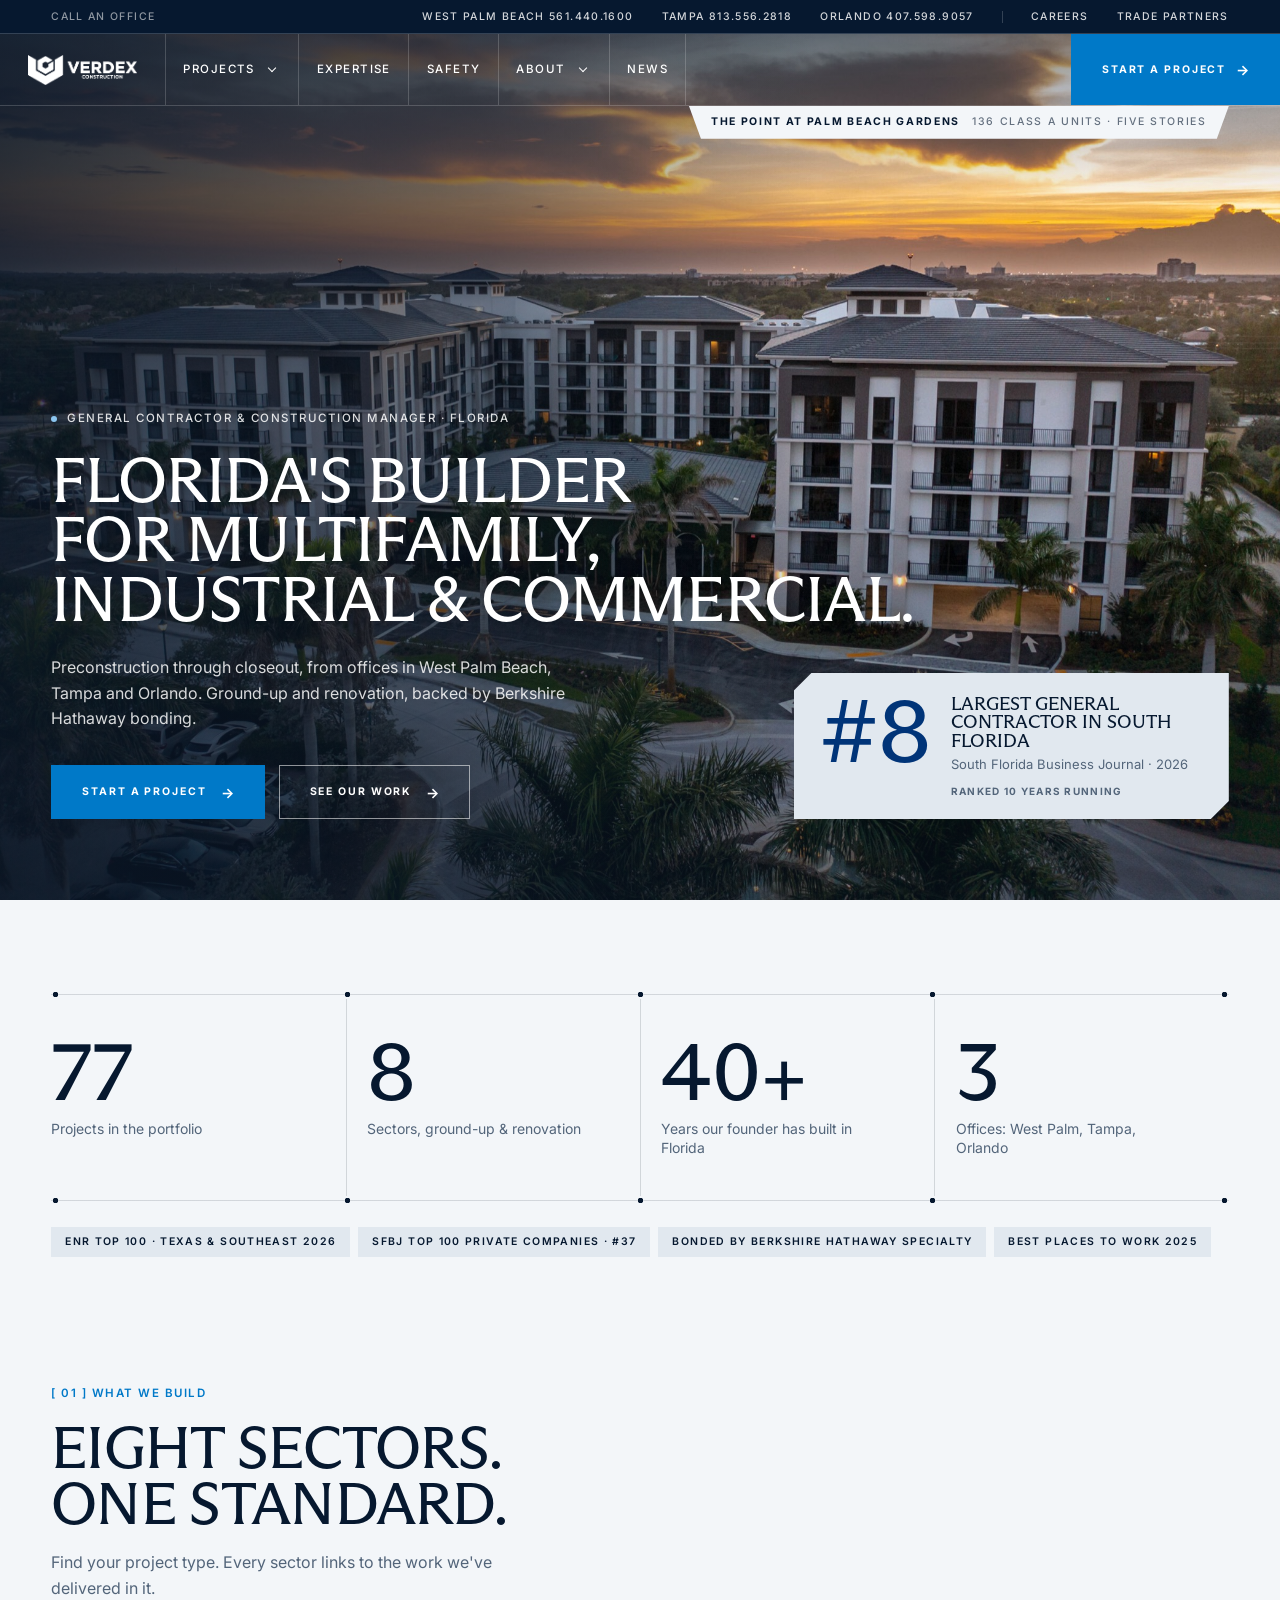
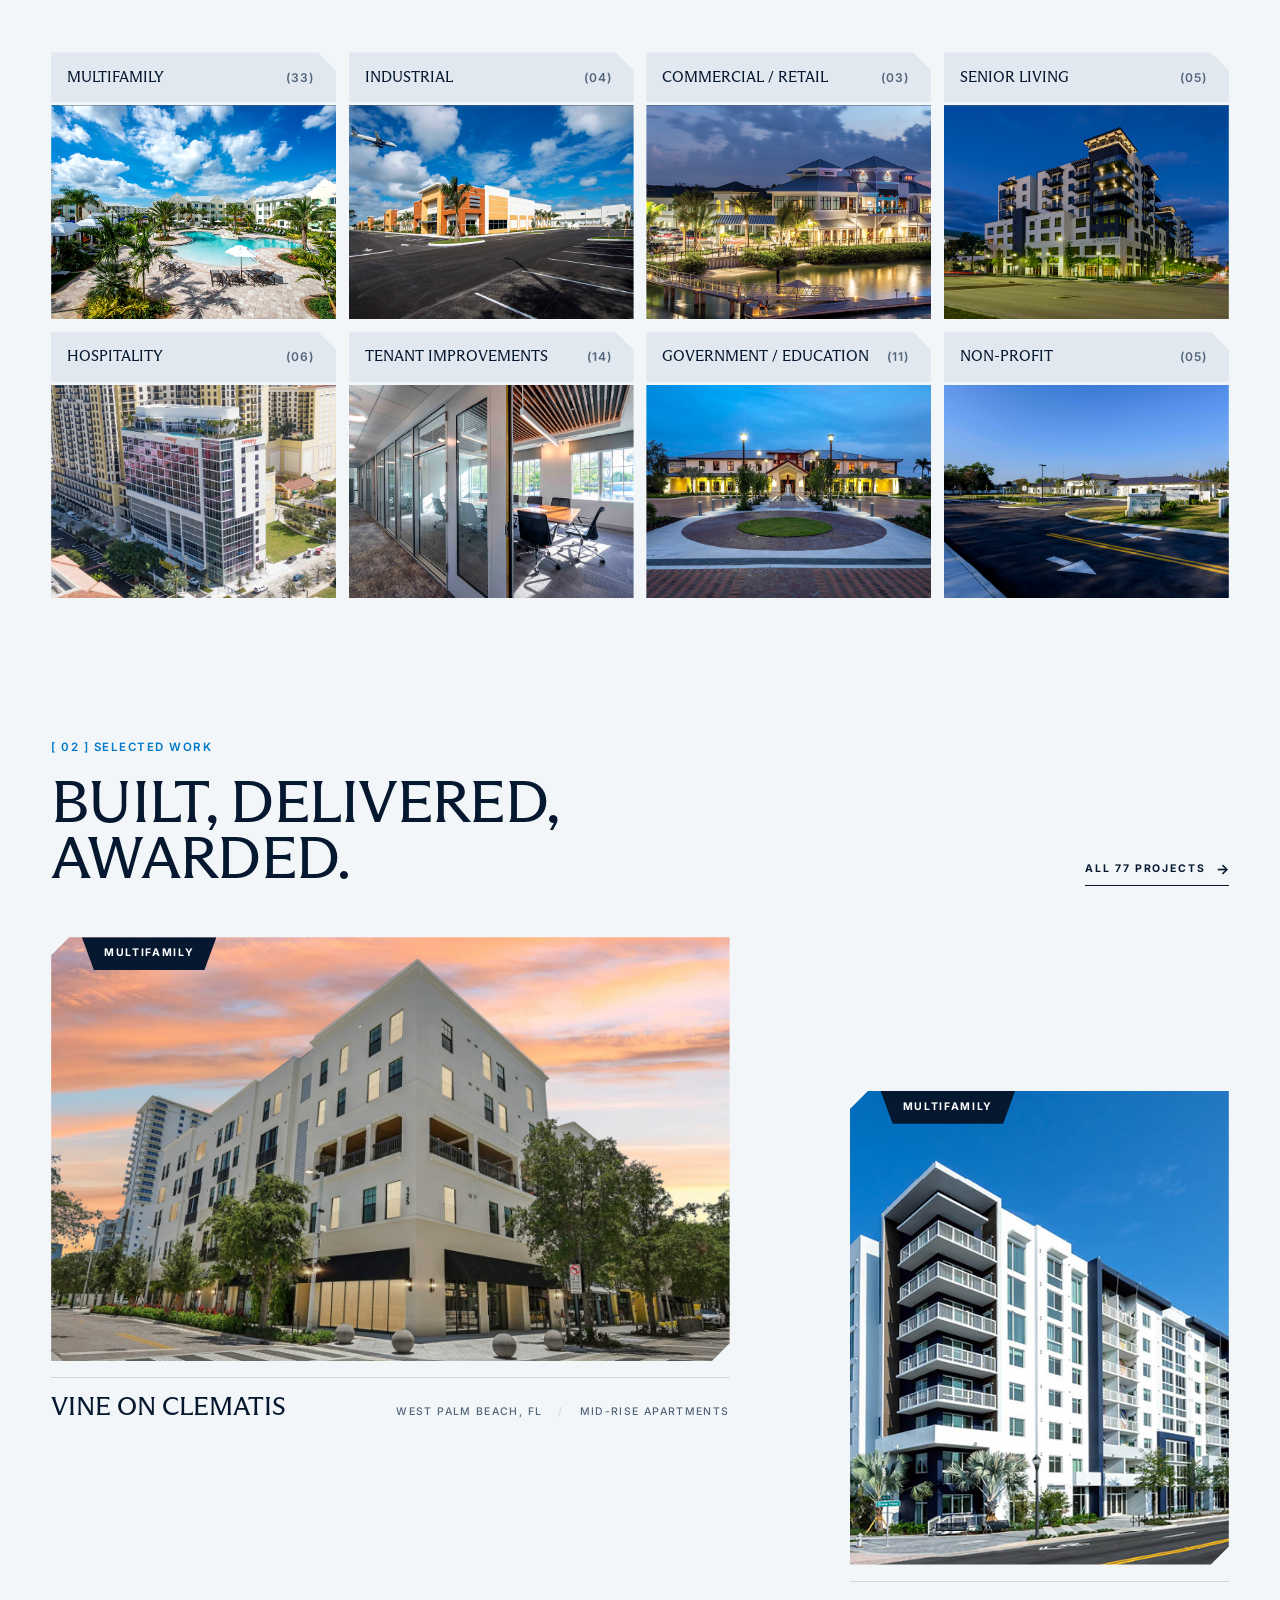
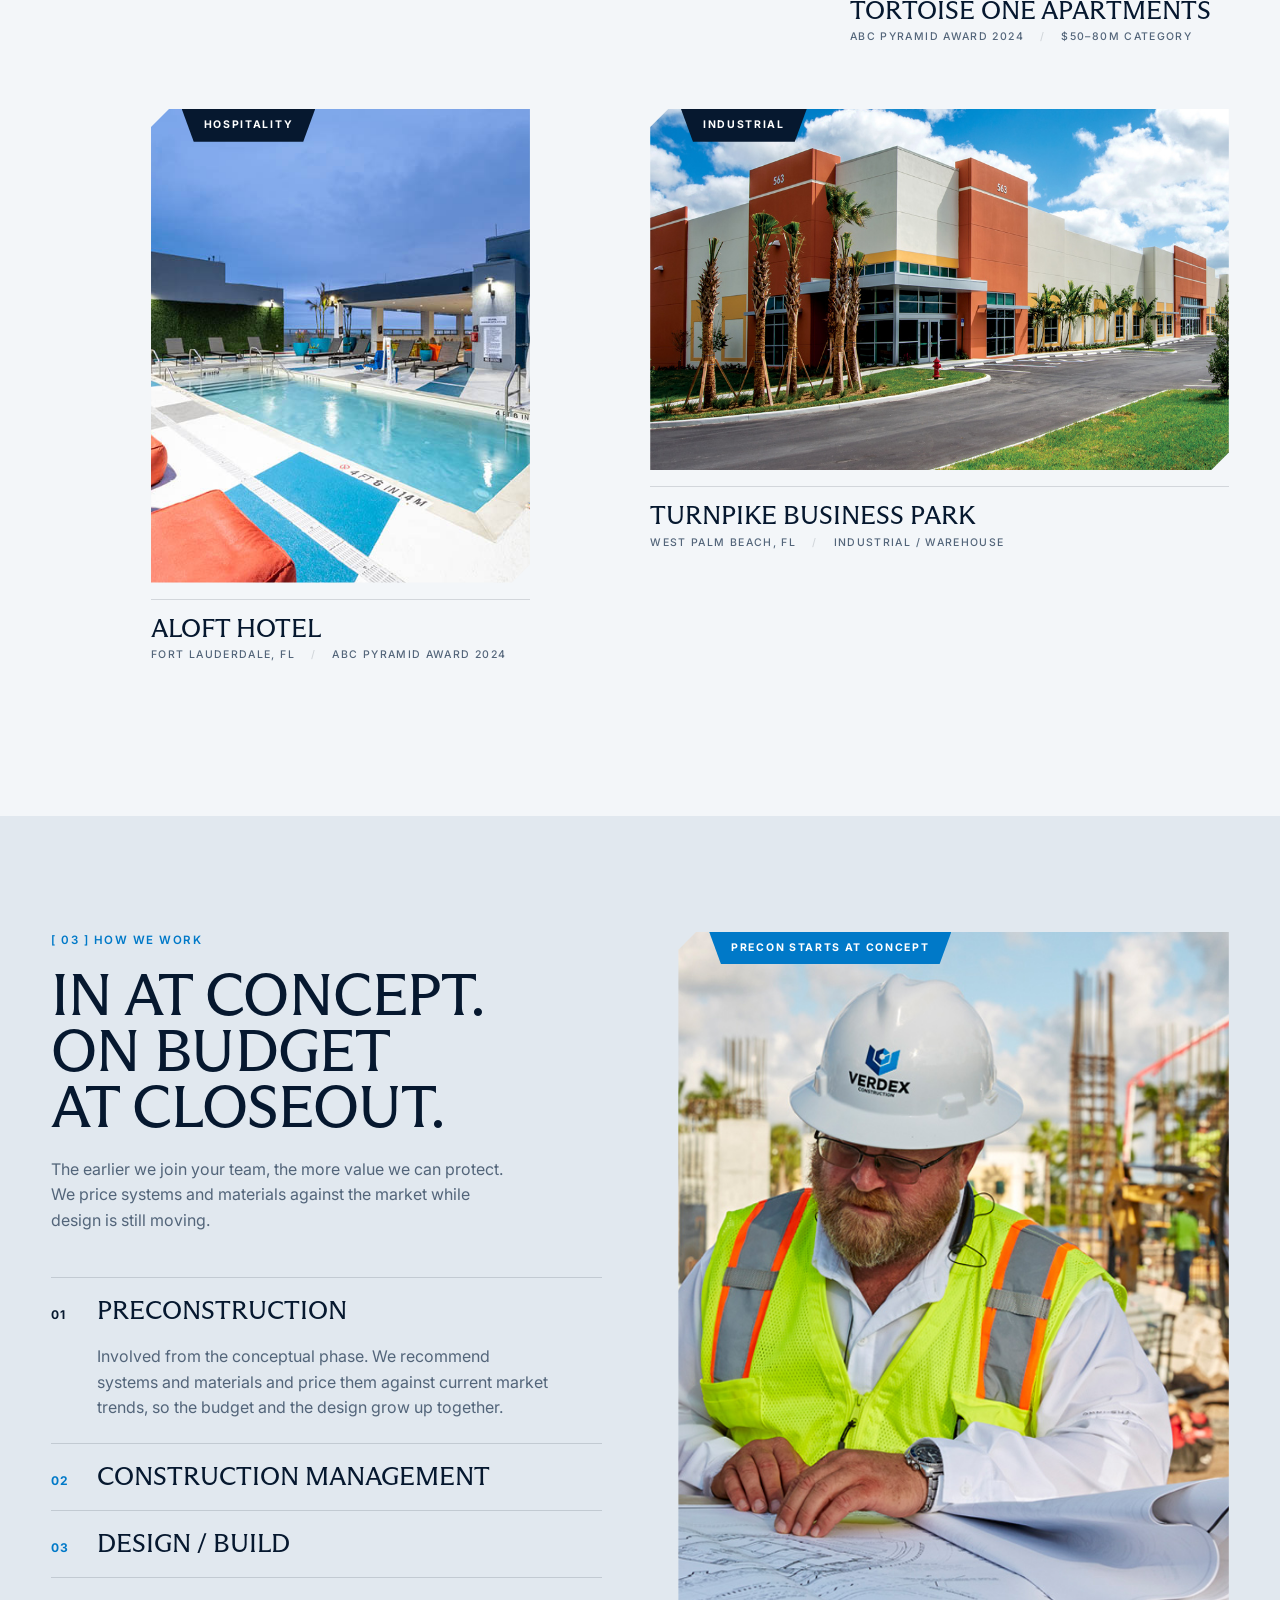
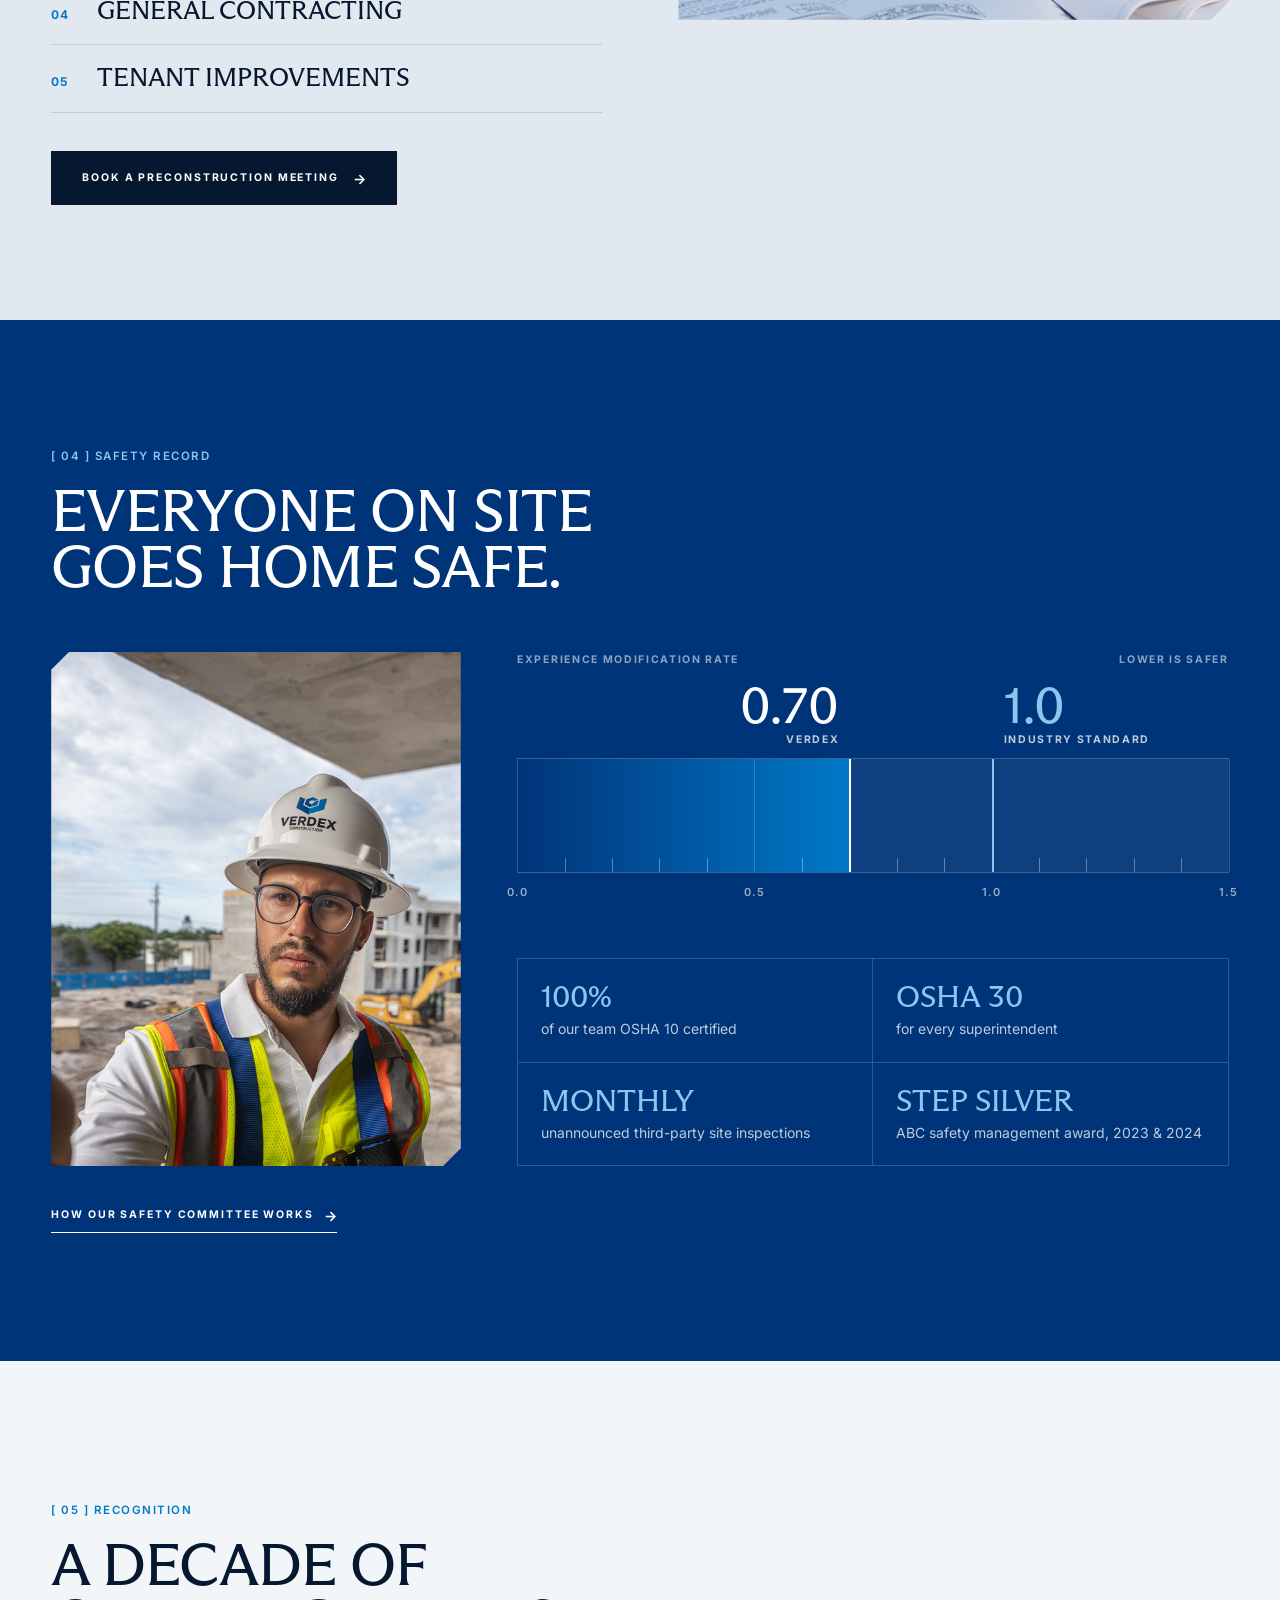
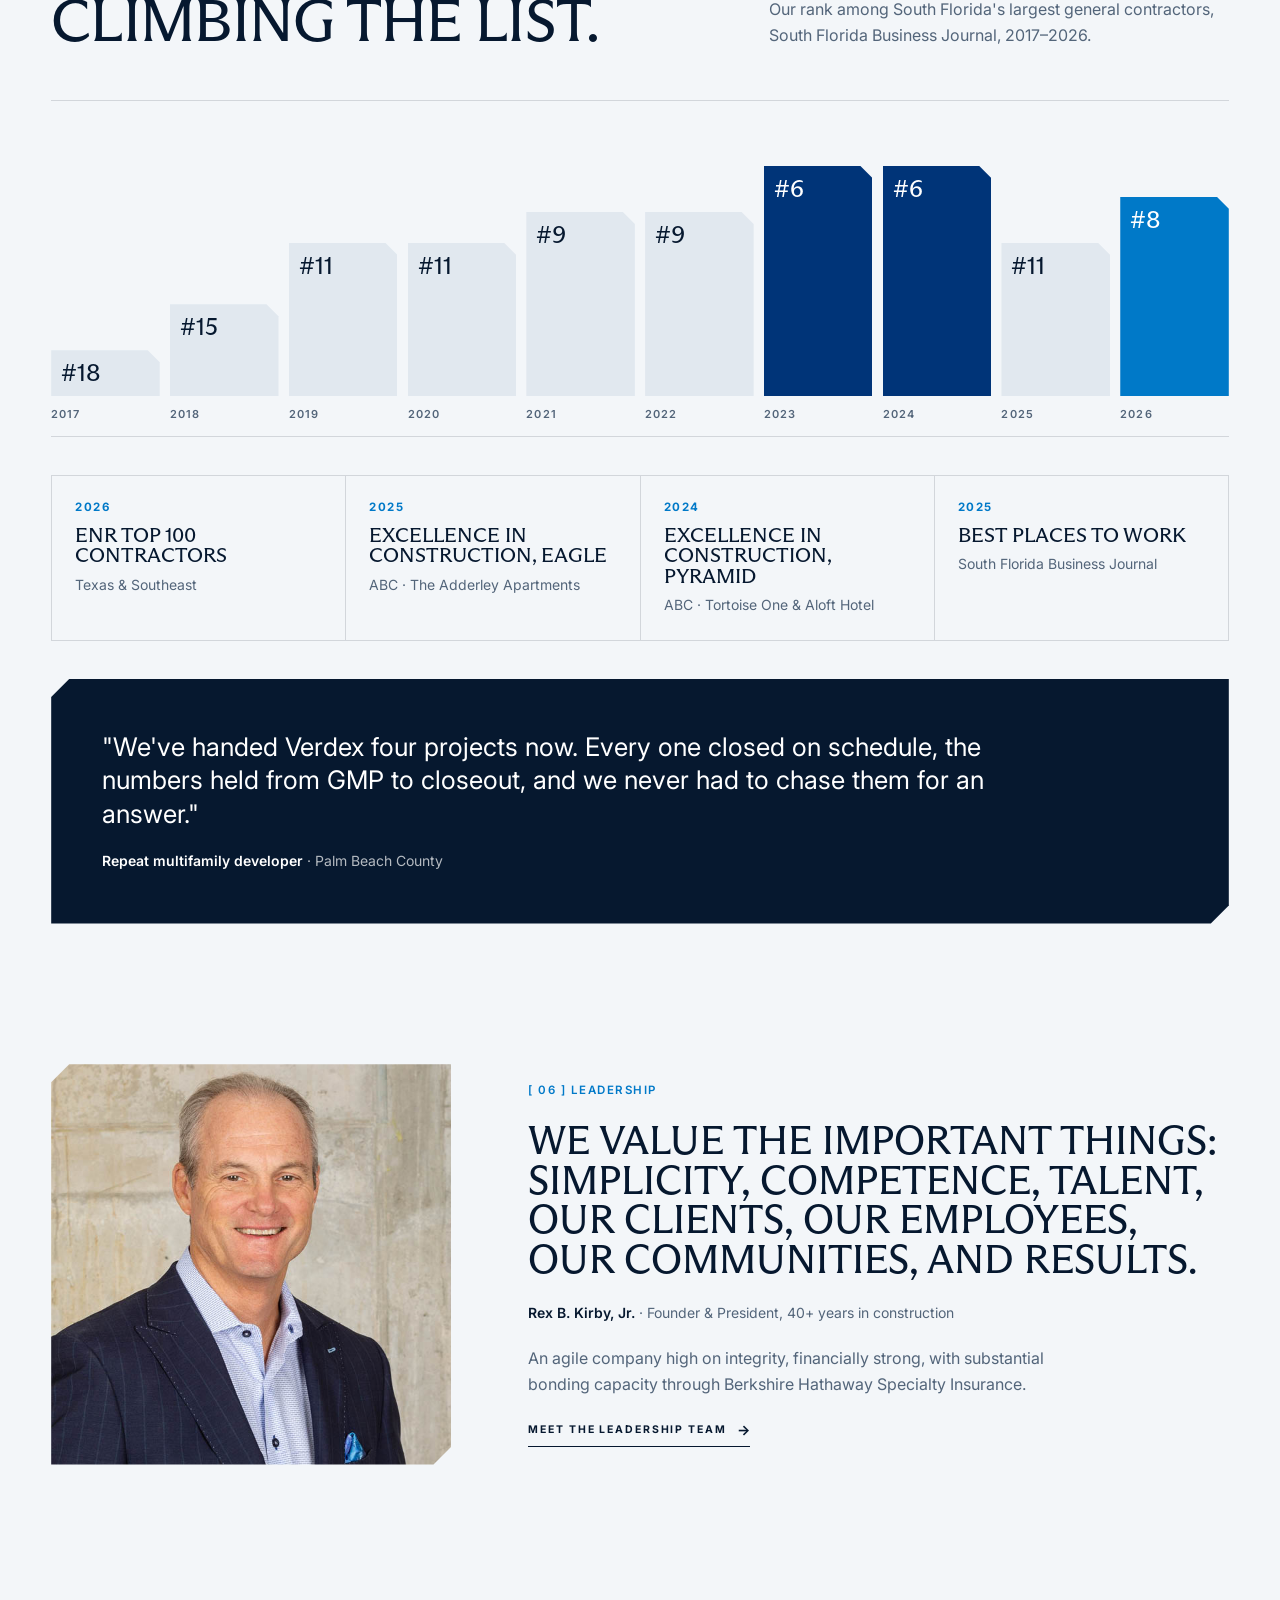
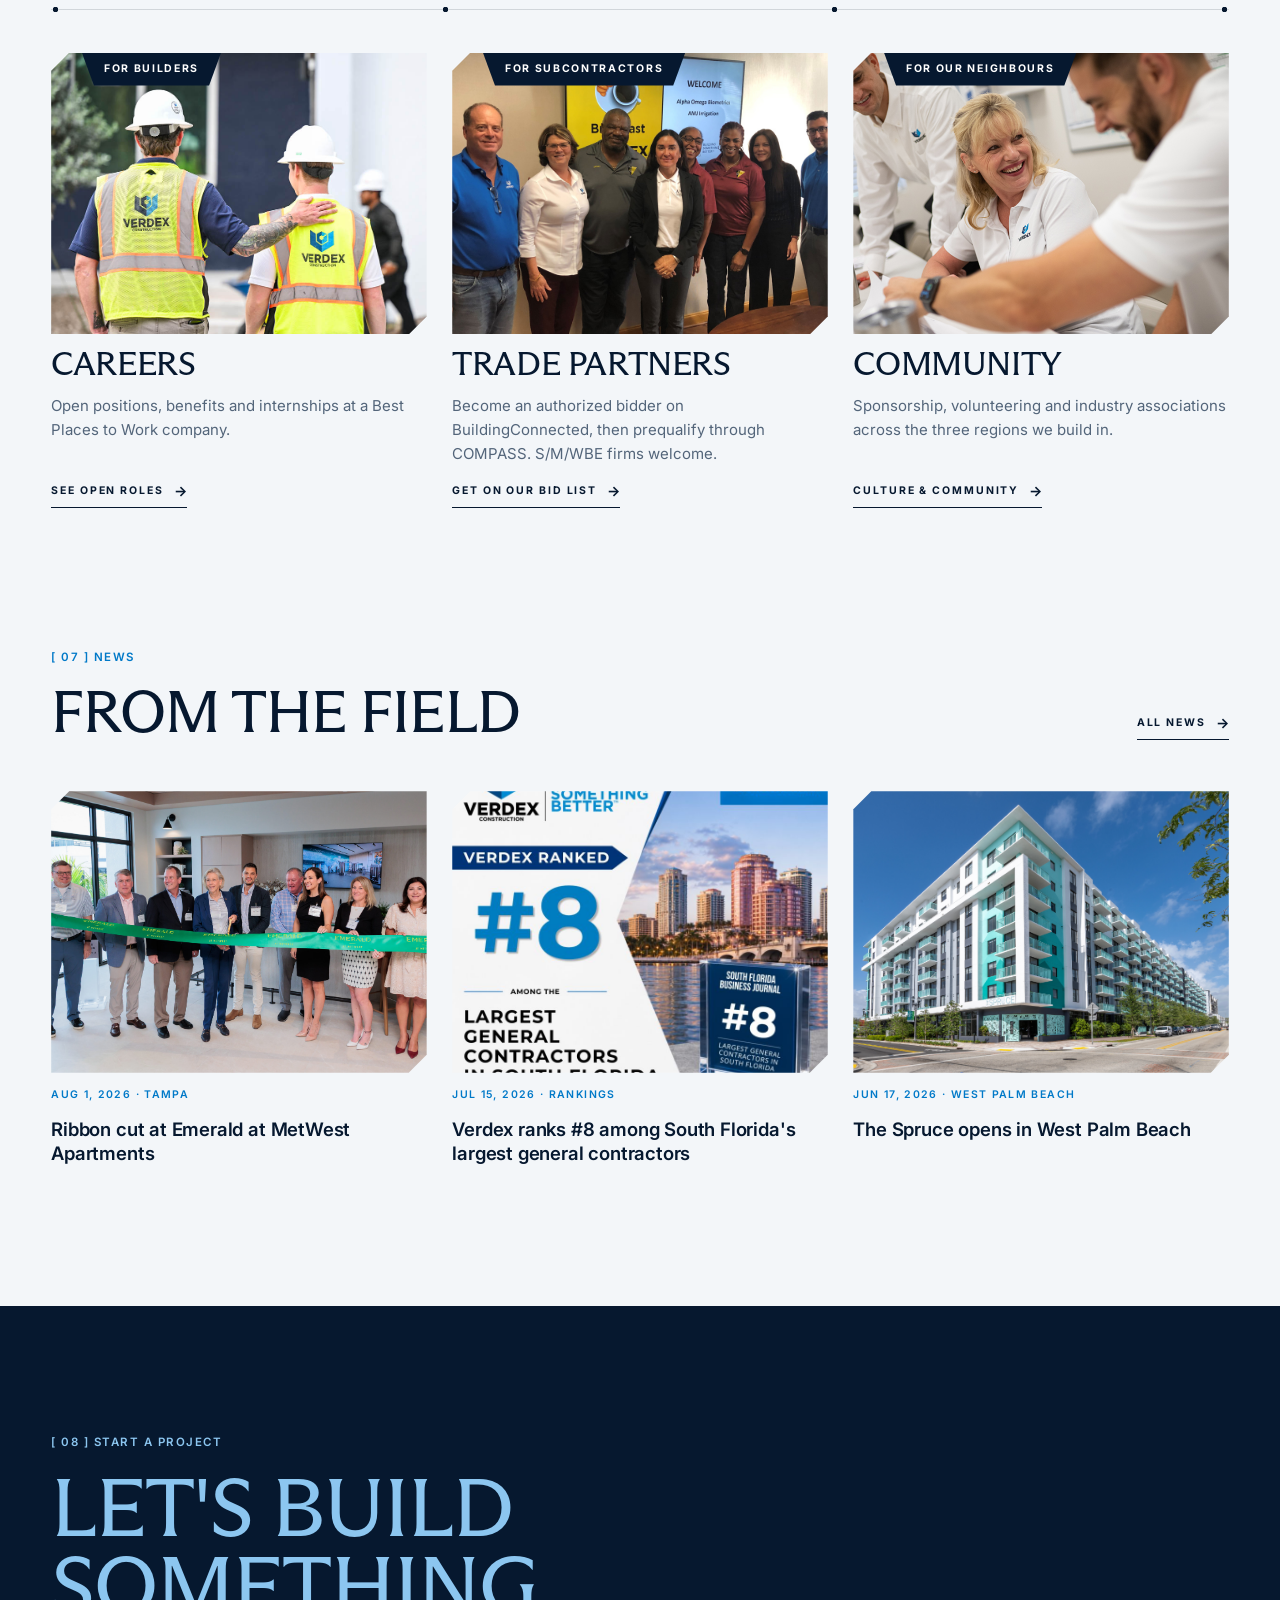
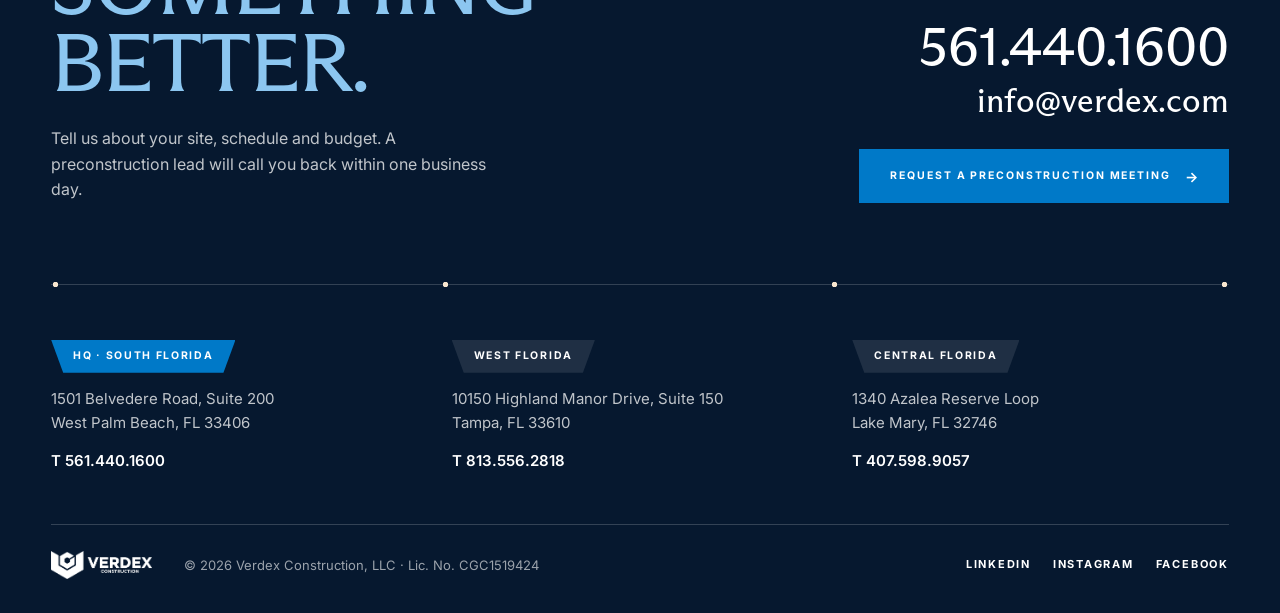
==== index.html @ f018a6cd "Verdex homepage redesign proposal Homepage with hero, proof band, sector cards, selected work, proce" ====
<!doctype html>
<html lang="en">
<head>
<meta charset="utf-8">
<meta name="viewport" content="width=device-width,initial-scale=1">
<title>Verdex Construction | Florida General Contractor & Construction Manager</title>
<meta name="description" content="Verdex is a Florida general contractor and construction manager building multifamily, industrial, commercial, hospitality, senior living and public projects, from preconstruction through closeout.">
<meta name="robots" content="noindex">
<link rel="preconnect" href="https://fonts.googleapis.com"><link rel="preconnect" href="https://fonts.gstatic.com" crossorigin>
<link href="https://fonts.googleapis.com/css2?family=Inter:wght@400;500;600;700&display=swap" rel="stylesheet">
<link rel="preload" as="image" href="media/hero-point.jpg">
<link rel="stylesheet" href="styles.css">
</head>
<body>

<!-- ============ HEADER (Hillpointe / Castle) ============ -->
<header class="hdr" id="hdr">
  <div class="util">
    <span class="util__lbl">Call an office</span>
    <a href="tel:+15614401600">West Palm Beach 561.440.1600</a>
    <a href="tel:+18135562818">Tampa 813.556.2818</a>
    <a href="tel:+14075989057">Orlando 407.598.9057</a>
    <span class="util__sep"></span>
    <a href="https://verdex.com/careers/">Careers</a>
    <a href="https://verdex.com/trade-partners/">Trade partners</a>
  </div>
  <div class="bar">
    <a class="bar__logo" href="#top" aria-label="Verdex Construction home"><img src="media/logo.png" alt="Verdex Construction" width="235" height="65"></a>
    <nav class="nav" aria-label="Main">
      <ul class="nav__list">
        <li><a href="https://verdex.com/projects/">Projects</a><button class="nav__tog" aria-label="Show project sectors" aria-expanded="false"></button>
          <ul class="sub">
            <li><a href="https://verdex.com/multifamily/">Multifamily</a></li>
            <li><a href="https://verdex.com/industrial-manufacturing/">Industrial / Manufacturing</a></li>
            <li><a href="https://verdex.com/commercial-retail-construction/">Commercial / Retail</a></li>
            <li><a href="https://verdex.com/senior-living/">Senior Living</a></li>
            <li><a href="https://verdex.com/hospitality/">Hospitality</a></li>
            <li><a href="https://verdex.com/tenant-improvements/">Tenant Improvements</a></li>
            <li><a href="https://verdex.com/government-public-works-education-construction/">Government / Education</a></li>
            <li><a href="https://verdex.com/non-profit/">Non-Profit</a></li>
          </ul></li>
        <li><a href="https://verdex.com/expertise/">Expertise</a></li>
        <li><a href="https://verdex.com/safety/">Safety</a></li>
        <li><a href="https://verdex.com/about-us/">About</a><button class="nav__tog" aria-label="Show about pages" aria-expanded="false"></button>
          <ul class="sub">
            <li><a href="https://verdex.com/about-us-verdex-construction/">About us</a></li>
            <li><a href="https://verdex.com/about-us/#leadership">Leadership</a></li>
            <li><a href="https://verdex.com/awards-achievements/">Awards + achievements</a></li>
            <li><a href="https://verdex.com/culture-community/">Culture + community</a></li>
          </ul></li>
        <li><a href="https://verdex.com/news/">News</a></li>
      </ul>
    </nav>
    <a class="bar__cta" href="#start">Start a project</a>
    <button class="burger" id="burger" aria-label="Open menu"><span></span><span></span></button>
  </div>
</header>

<dialog class="mm" id="mm" aria-label="Menu">
  <div class="mm__top">
    <a class="bar__logo" href="#top"><img src="media/logo.png" alt="Verdex Construction" width="235" height="65"></a>
    <button class="mm__close" id="mmClose" aria-label="Close menu"><span></span><span></span></button>
  </div>
  <div class="mm__body">
    <div class="mm__group"><button class="mm__head">Projects<i></i></button>
      <div class="mm__panel"><div><ul>
        <li><a href="https://verdex.com/multifamily/">Multifamily</a></li>
        <li><a href="https://verdex.com/industrial-manufacturing/">Industrial / Manufacturing</a></li>
        <li><a href="https://verdex.com/commercial-retail-construction/">Commercial / Retail</a></li>
        <li><a href="https://verdex.com/senior-living/">Senior Living</a></li>
        <li><a href="https://verdex.com/hospitality/">Hospitality</a></li>
        <li><a href="https://verdex.com/tenant-improvements/">Tenant Improvements</a></li>
        <li><a href="https://verdex.com/government-public-works-education-construction/">Government / Education</a></li>
        <li><a href="https://verdex.com/non-profit/">Non-Profit</a></li>
      </ul></div></div></div>
    <div class="mm__group"><a href="https://verdex.com/expertise/">Expertise</a></div>
    <div class="mm__group"><a href="https://verdex.com/safety/">Safety</a></div>
    <div class="mm__group"><a href="https://verdex.com/about-us/">About</a></div>
    <div class="mm__group"><a href="https://verdex.com/news/">News</a></div>
    <div class="mm__util">
      <a href="tel:+15614401600">WPB 561.440.1600</a>
      <a href="https://verdex.com/careers/">Careers</a>
      <a href="tel:+18135562818">Tampa 813.556.2818</a>
      <a href="https://verdex.com/trade-partners/">Trade partners</a>
      <a href="tel:+14075989057">Orlando 407.598.9057</a>
    </div>
  </div>
  <a class="bar__cta mm__cta" href="#start">Start a project</a>
</dialog>

<main id="top">

<!-- ============ HERO ============ -->
<section class="hero">
  <div class="hero__media">
    <img src="media/hero-point.jpg" alt="Aerial of The Point at Palm Beach Gardens apartments at sunset, built by Verdex" fetchpriority="high">
  </div>
  <a class="hero__tag tab" href="https://verdex.com/solera-at-city-centre-apartments/">
    <span>The Point at Palm Beach Gardens</span><span class="tab__dim">136 Class A units · Five stories</span>
  </a>
  <div class="hero__content wrap">
    <p class="eyebrow">General contractor &amp; construction manager · Florida</p>
    <h1 class="display hero__title" data-lines><span>Florida's builder</span><span>for multifamily,</span><span>industrial &amp; commercial.</span></h1>
    <p class="hero__lede">Preconstruction through closeout, from offices in West Palm Beach, Tampa and Orlando. Ground-up and renovation, backed by Berkshire Hathaway bonding.</p>
    <div class="btns">
      <a class="btn btn--blue" href="#start">Start a project</a>
      <a class="btn btn--light" href="#work">See our work</a>
    </div>
  </div>
  <a class="rank cut" href="https://verdex.com/awards-achievements/" aria-label="Number 8 largest general contractor in South Florida, South Florida Business Journal 2026">
    <span class="rank__no">#8</span>
    <span class="rank__txt"><b>Largest general contractor in South Florida</b><span>South Florida Business Journal · 2026</span></span>
    <span class="rank__yrs">Ranked 10 years running</span>
  </a>
</section>

<!-- ============ PROOF ============ -->
<section class="proof wrap" aria-label="Verdex in numbers">
  <div class="rule"></div>
  <ul class="proof__grid">
    <li><span class="proof__n" data-count="77">77</span><span class="proof__l">Projects in the portfolio</span></li>
    <li><span class="proof__n" data-count="8">8</span><span class="proof__l">Sectors, ground-up &amp; renovation</span></li>
    <li><span class="proof__n"><span data-count="40">40</span>+</span><span class="proof__l">Years our founder has built in Florida</span></li>
    <li><span class="proof__n" data-count="3">3</span><span class="proof__l">Offices: West Palm, Tampa, Orlando</span></li>
  </ul>
  <div class="rule"></div>
  <p class="proof__badges">
    <span class="chip">ENR Top 100 · Texas &amp; Southeast 2026</span>
    <span class="chip">SFBJ Top 100 Private Companies · #37</span>
    <span class="chip">Bonded by Berkshire Hathaway Specialty</span>
    <span class="chip">Best Places to Work 2025</span>
  </p>
</section>

<!-- ============ SECTORS ============ -->
<section class="sectors wrap" id="sectors">
  <div class="sec-head">
    <p class="idx">[ 01 ] What we build</p>
    <h2 class="display sec-title" data-lines><span>Eight sectors.</span><span>One standard.</span></h2>
    <p class="sec-lede">Find your project type. Every sector links to the work we've delivered in it.</p>
  </div>
  <ul class="sgrid">
    <li><a class="scard" href="https://verdex.com/multifamily/">
      <span class="scard__top"><span class="scard__name">Multifamily</span><span class="scard__n">(33)</span></span>
      <span class="scard__img"><img src="media/s-multifamily.jpg" alt="Resort-style pool at a Verdex multifamily community" loading="lazy"><span class="scard__bar">33 projects · Apartments, student housing</span></span></a></li>
    <li><a class="scard" href="https://verdex.com/industrial-manufacturing/">
      <span class="scard__top"><span class="scard__name">Industrial</span><span class="scard__n">(04)</span></span>
      <span class="scard__img"><img src="media/s-industrial.jpg" alt="Airport Logistics Park warehouse in West Palm Beach" loading="lazy"><span class="scard__bar">4 projects · Logistics, manufacturing</span></span></a></li>
    <li><a class="scard" href="https://verdex.com/commercial-retail-construction/">
      <span class="scard__top"><span class="scard__name">Commercial / Retail</span><span class="scard__n">(03)</span></span>
      <span class="scard__img"><img src="media/s-commercial.jpg" alt="Jupiter mixed-use building at dusk" loading="lazy"><span class="scard__bar">3 projects · Mixed use, office, retail</span></span></a></li>
    <li><a class="scard" href="https://verdex.com/senior-living/">
      <span class="scard__top"><span class="scard__name">Senior Living</span><span class="scard__n">(05)</span></span>
      <span class="scard__img"><img src="media/s-senior.jpg" alt="The Watermark senior living tower in West Palm Beach" loading="lazy"><span class="scard__bar">5 projects · Independent &amp; assisted</span></span></a></li>
    <li><a class="scard" href="https://verdex.com/hospitality/">
      <span class="scard__top"><span class="scard__name">Hospitality</span><span class="scard__n">(06)</span></span>
      <span class="scard__img"><img src="media/s-hospitality.jpg" alt="Aerial of the Canopy by Hilton hotel in West Palm Beach" loading="lazy"><span class="scard__bar">6 projects · Hotels, clubhouses</span></span></a></li>
    <li><a class="scard" href="https://verdex.com/tenant-improvements/">
      <span class="scard__top"><span class="scard__name">Tenant Improvements</span><span class="scard__n">(14)</span></span>
      <span class="scard__img"><img src="media/s-ti.jpg" alt="Neptune Wellness office boardroom buildout" loading="lazy"><span class="scard__bar">14 projects · Offices, medical, buildouts</span></span></a></li>
    <li><a class="scard" href="https://verdex.com/government-public-works-education-construction/">
      <span class="scard__top"><span class="scard__name">Government / Education</span><span class="scard__n">(11)</span></span>
      <span class="scard__img"><img src="media/s-gov.jpg" alt="Village Hall of Royal Palm Beach" loading="lazy"><span class="scard__bar">11 projects · Civic, schools, campus</span></span></a></li>
    <li><a class="scard" href="https://verdex.com/non-profit/">
      <span class="scard__top"><span class="scard__name">Non-Profit</span><span class="scard__n">(05)</span></span>
      <span class="scard__img"><img src="media/s-nonprofit.jpg" alt="HomeSafe campus building" loading="lazy"><span class="scard__bar">5 projects · Campuses, food bank</span></span></a></li>
  </ul>
</section>

<!-- ============ FEATURED WORK ============ -->
<section class="work wrap" id="work">
  <div class="sec-head sec-head--split">
    <div>
      <p class="idx">[ 02 ] Selected work</p>
      <h2 class="display sec-title" data-lines><span>Built, delivered,</span><span>awarded.</span></h2>
    </div>
    <a class="link" href="https://verdex.com/projects/">All 77 projects</a>
  </div>
  <div class="wgrid">
    <a class="wcard wcard--a" href="https://verdex.com/vine-on-clematis/">
      <span class="wcard__img cut"><img src="media/hero-vine.jpg" alt="Vine on Clematis apartments in West Palm Beach" loading="lazy"><span class="tab tab--on">Multifamily</span></span>
      <span class="wcard__meta"><span class="wcard__name">Vine on Clematis</span><span class="wcard__facts"><span>West Palm Beach, FL</span><span>Mid-rise apartments</span></span></span>
    </a>
    <a class="wcard wcard--b" href="https://verdex.com/multifamily/">
      <span class="wcard__img cut"><img src="media/p-tortoise.jpg" alt="Tortoise One Apartments" loading="lazy"><span class="tab tab--on">Multifamily</span></span>
      <span class="wcard__meta"><span class="wcard__name">Tortoise One Apartments</span><span class="wcard__facts"><span>ABC Pyramid Award 2024</span><span>$50–80M category</span></span></span>
    </a>
    <a class="wcard wcard--c" href="https://verdex.com/hospitality/">
      <span class="wcard__img cut"><img src="media/p-aloft.jpg" alt="Aloft Hotel pool deck in Fort Lauderdale" loading="lazy"><span class="tab tab--on">Hospitality</span></span>
      <span class="wcard__meta"><span class="wcard__name">Aloft Hotel</span><span class="wcard__facts"><span>Fort Lauderdale, FL</span><span>ABC Pyramid Award 2024</span></span></span>
    </a>
    <a class="wcard wcard--d" href="https://verdex.com/industrial-manufacturing/">
      <span class="wcard__img cut"><img src="media/p-turnpike.jpg" alt="Turnpike Business Park warehouse" loading="lazy"><span class="tab tab--on">Industrial</span></span>
      <span class="wcard__meta"><span class="wcard__name">Turnpike Business Park</span><span class="wcard__facts"><span>West Palm Beach, FL</span><span>Industrial / warehouse</span></span></span>
    </a>
  </div>
</section>

<!-- ============ HOW WE WORK ============ -->
<section class="how" id="how">
  <div class="wrap how__in">
    <div class="how__copy">
      <p class="idx">[ 03 ] How we work</p>
      <h2 class="display sec-title" data-lines><span>In at concept.</span><span>On budget</span><span>at closeout.</span></h2>
      <p class="sec-lede">The earlier we join your team, the more value we can protect. We price systems and materials against the market while design is still moving.</p>
      <ol class="steps">
        <li class="step is-on"><button class="step__h"><span class="step__n">01</span><span class="step__t">Preconstruction</span></button>
          <div class="step__b"><div><p>Involved from the conceptual phase. We recommend systems and materials and price them against current market trends, so the budget and the design grow up together.</p></div></div></li>
        <li class="step"><button class="step__h"><span class="step__n">02</span><span class="step__t">Construction management</span></button>
          <div class="step__b"><div><p>An extension of the owner. Reliable budgets with clear assumptions and exclusions from the first concept estimate, so there are no surprises.</p></div></div></li>
        <li class="step"><button class="step__h"><span class="step__n">03</span><span class="step__t">Design / build</span></button>
          <div class="step__b"><div><p>One accountable team to plan, design and construct. We can fast-track with a milestone schedule and start on a foundation permit while design progresses.</p></div></div></li>
        <li class="step"><button class="step__h"><span class="step__n">04</span><span class="step__t">General contracting</span></button>
          <div class="step__b"><div><p>Every trade working efficiently, with project controls that track progress and cost closely enough to react early and finish on time.</p></div></div></li>
        <li class="step"><button class="step__h"><span class="step__n">05</span><span class="step__t">Tenant improvements</span></button>
          <div class="step__b"><div><p>Offices, medical suites, restaurants and special projects, built inside occupied and operating buildings.</p></div></div></li>
      </ol>
      <a class="btn btn--ink" href="#start">Book a preconstruction meeting</a>
    </div>
    <div class="how__media">
      <div class="how__frame cut"><img src="media/expertise.jpg" alt="Verdex superintendents reviewing drawings on site" loading="lazy"></div>
      <span class="tab tab--blue how__tab">Precon starts at concept</span>
    </div>
  </div>
</section>

<!-- ============ SAFETY ============ -->
<section class="safety" id="safety">
  <div class="wrap">
    <div class="safety__head">
      <p class="idx idx--l">[ 04 ] Safety record</p>
      <h2 class="display sec-title" data-lines><span>Everyone on site</span><span>goes home safe.</span></h2>
    </div>
    <div class="safety__grid">
      <div class="safety__img cut"><img src="media/safety-top.jpg" alt="Verdex team member in hard hat and hi-vis vest on site" loading="lazy"></div>
      <div class="ruler" role="img" aria-label="Experience modification rate: Verdex 0.70 against an industry standard of 1.0. Lower is safer.">
        <div class="ruler__labels"><span>Experience modification rate</span><span>Lower is safer</span></div>
        <div class="ruler__track"><span class="ruler__fill"></span><span class="ruler__tick is-major" style="left:0%"><b>0.0</b></span><span class="ruler__tick" style="left:6.667%"></span><span class="ruler__tick" style="left:13.33%"></span><span class="ruler__tick" style="left:20%"></span><span class="ruler__tick" style="left:26.67%"></span><span class="ruler__tick is-major" style="left:33.33%"><b>0.5</b></span><span class="ruler__tick" style="left:40%"></span><span class="ruler__tick" style="left:46.67%"></span><span class="ruler__tick" style="left:53.33%"></span><span class="ruler__tick" style="left:60%"></span><span class="ruler__tick is-major" style="left:66.67%"><b>1.0</b></span><span class="ruler__tick" style="left:73.33%"></span><span class="ruler__tick" style="left:80%"></span><span class="ruler__tick" style="left:86.67%"></span><span class="ruler__tick" style="left:93.33%"></span><span class="ruler__tick is-major" style="left:100%"><b>1.5</b></span>
          <span class="ruler__mark ruler__mark--us"><span class="ruler__flag"><b>0.70</b>Verdex</span></span>
          <span class="ruler__mark ruler__mark--ind"><span class="ruler__flag"><b>1.0</b>Industry standard</span></span>
        </div>
      </div>
      <ul class="sfacts">
        <li><b>100%</b><span>of our team OSHA 10 certified</span></li>
        <li><b>OSHA 30</b><span>for every superintendent</span></li>
        <li><b>Monthly</b><span>unannounced third-party site inspections</span></li>
        <li><b>STEP Silver</b><span>ABC safety management award, 2023 &amp; 2024</span></li>
      </ul>
    </div>
    <a class="link link--l" href="https://verdex.com/safety/">How our safety committee works</a>
  </div>
</section>

<!-- ============ RECOGNITION ============ -->
<section class="rec wrap" id="recognition">
  <div class="sec-head sec-head--split">
    <div>
      <p class="idx">[ 05 ] Recognition</p>
      <h2 class="display sec-title" data-lines><span>A decade of</span><span>climbing the list.</span></h2>
    </div>
    <p class="sec-lede">Our rank among South Florida's largest general contractors, South Florida Business Journal, 2017–2026.</p>
  </div>
  <div class="climb" role="img" aria-label="Verdex rank by year: 2017 #18, 2018 #15, 2019 #11, 2020 #11, 2021 #9, 2022 #9, 2023 #6, 2024 #6, 2025 #11, 2026 #8">
    <div class="climb__bars" id="climb"></div>
  </div>
  <ul class="awards">
    <li><span class="awards__y">2026</span><b>ENR Top 100 Contractors</b><span>Texas &amp; Southeast</span></li>
    <li><span class="awards__y">2025</span><b>Excellence in Construction, Eagle</b><span>ABC · The Adderley Apartments</span></li>
    <li><span class="awards__y">2024</span><b>Excellence in Construction, Pyramid</b><span>ABC · Tortoise One &amp; Aloft Hotel</span></li>
    <li><span class="awards__y">2025</span><b>Best Places to Work</b><span>South Florida Business Journal</span></li>
  </ul>
  <figure class="quote cut">
    <blockquote>"We've handed Verdex four projects now. Every one closed on schedule, the numbers held from GMP to closeout, and we never had to chase them for an answer."</blockquote>
    <figcaption><b>Repeat multifamily developer</b> · Palm Beach County</figcaption>
  </figure>
</section>

<!-- ============ LEADERSHIP ============ -->
<section class="lead wrap" id="leadership">
  <div class="lead__img cut"><img src="media/rex.jpg" alt="Rex B. Kirby, Jr., President of Verdex" loading="lazy"></div>
  <div class="lead__copy">
    <p class="idx">[ 06 ] Leadership</p>
    <p class="lead__q">We value the important things: simplicity, competence, talent, our clients, our employees, our communities, and results.</p>
    <p class="lead__by"><b>Rex B. Kirby, Jr.</b> · Founder &amp; President, 40+ years in construction</p>
    <p class="lead__t">An agile company high on integrity, financially strong, with substantial bonding capacity through Berkshire Hathaway Specialty Insurance.</p>
    <a class="link" href="https://verdex.com/about-us/#leadership">Meet the leadership team</a>
  </div>
</section>

<!-- ============ DOORS ============ -->
<section class="doors wrap" aria-label="Work with Verdex">
  <div class="rule rule--3"></div>
  <div class="dgrid">
    <a class="door" href="https://verdex.com/careers/">
      <span class="door__img cut"><img src="media/careers.jpg" alt="Two Verdex team members in vests on site" loading="lazy"></span>
      <span class="tab tab--ink">For builders</span>
      <span class="door__t display">Careers</span>
      <span class="door__d">Open positions, benefits and internships at a Best Places to Work company.</span>
      <span class="link">See open roles</span>
    </a>
    <a class="door" href="https://verdex.com/trade-partners/">
      <span class="door__img cut"><img src="media/trades.jpg" alt="Verdex S/M/WBE trade partner breakfast" loading="lazy"></span>
      <span class="tab tab--ink">For subcontractors</span>
      <span class="door__t display">Trade partners</span>
      <span class="door__d">Become an authorized bidder on BuildingConnected, then prequalify through COMPASS. S/M/WBE firms welcome.</span>
      <span class="link">Get on our bid list</span>
    </a>
    <a class="door" href="https://verdex.com/culture-community/">
      <span class="door__img cut"><img src="media/culture.jpg" alt="Verdex team volunteering together" loading="lazy"></span>
      <span class="tab tab--ink">For our neighbours</span>
      <span class="door__t display">Community</span>
      <span class="door__d">Sponsorship, volunteering and industry associations across the three regions we build in.</span>
      <span class="link">Culture &amp; community</span>
    </a>
  </div>
</section>

<!-- ============ NEWS ============ -->
<section class="news wrap" id="news">
  <div class="sec-head sec-head--split">
    <div>
      <p class="idx">[ 07 ] News</p>
      <h2 class="display sec-title" data-lines><span>From the field</span></h2>
    </div>
    <a class="link" href="https://verdex.com/news/">All news</a>
  </div>
  <div class="ngrid">
    <a class="ncard" href="https://verdex.com/verdex-celebrates-the-ribbon-cutting-of-emerald-at-metwest-in-tampa/">
      <span class="ncard__img cut"><img src="media/n1.jpg" alt="Ribbon cutting at Emerald at MetWest" loading="lazy"></span>
      <span class="ncard__d">Aug 1, 2026 · Tampa</span>
      <span class="ncard__t">Ribbon cut at Emerald at MetWest Apartments</span></a>
    <a class="ncard" href="https://verdex.com/verdex-earns-8-ranking-among-south-floridas-largest-general-contractors/">
      <span class="ncard__img cut"><img src="media/n3.jpg" alt="Verdex ranked number 8 graphic" loading="lazy"></span>
      <span class="ncard__d">Jul 15, 2026 · Rankings</span>
      <span class="ncard__t">Verdex ranks #8 among South Florida's largest general contractors</span></a>
    <a class="ncard" href="https://verdex.com/verdex-celebrates-grand-opening-of-the-spruce-in-west-palm-beach/">
      <span class="ncard__img cut"><img src="media/n2.png" alt="The Spruce apartments in West Palm Beach" loading="lazy"></span>
      <span class="ncard__d">Jun 17, 2026 · West Palm Beach</span>
      <span class="ncard__t">The Spruce opens in West Palm Beach</span></a>
  </div>
</section>

</main>

<!-- ============ FOOTER / START ============ -->
<footer class="ftr" id="start">
  <div class="wrap">
    <div class="start">
      <div>
        <p class="idx idx--l">[ 08 ] Start a project</p>
        <h2 class="display start__t" data-lines><span>Let's build</span><span>something better.</span></h2>
        <p class="start__l">Tell us about your site, schedule and budget. A preconstruction lead will call you back within one business day.</p>
      </div>
      <div class="start__c">
        <a class="start__big" href="tel:+15614401600">561.440.1600</a>
        <a class="start__big start__big--s" href="mailto:info@verdex.com">info@verdex.com</a>
        <a class="btn btn--blue" href="https://verdex.com/contact/">Request a preconstruction meeting</a>
      </div>
    </div>
    <div class="rule rule--l rule--3"></div>
    <ul class="offices">
      <li><span class="tab tab--blue">HQ · South Florida</span><address>1501 Belvedere Road, Suite 200<br>West Palm Beach, FL 33406</address><a href="tel:+15614401600">T 561.440.1600</a></li>
      <li><span class="tab tab--line">West Florida</span><address>10150 Highland Manor Drive, Suite 150<br>Tampa, FL 33610</address><a href="tel:+18135562818">T 813.556.2818</a></li>
      <li><span class="tab tab--line">Central Florida</span><address>1340 Azalea Reserve Loop<br>Lake Mary, FL 32746</address><a href="tel:+14075989057">T 407.598.9057</a></li>
    </ul>
    <div class="ftr__base">
      <img class="ftr__logo" src="media/logo.png" alt="Verdex Construction" width="235" height="65">
      <span>© <span id="yr">2026</span> Verdex Construction, LLC · Lic. No. CGC1519424</span>
      <span class="ftr__soc"><a href="https://www.linkedin.com/company/verdex-construction/">LinkedIn</a><a href="https://www.instagram.com/verdexconstruction/">Instagram</a><a href="https://www.facebook.com/VerdexConstruction/">Facebook</a></span>
    </div>
  </div>
</footer>

<script src="app.js"></script>
</body>
</html>
---- styles.css ----
/* Verdex homepage proposal.
   Type, header and buttons follow the Hillpointe / Castle prototypes: ABC Arizona Flare (uppercase) for display,
   Inter for body, labels, nav and buttons. Shapes borrow from posthmnlab.com: 45° chamfered corners, trapezoid tabs,
   hairline rules with dot nodes and bracketed index labels. Colours: Verdex's own dark blue #003478 and light blue #0079C8
   (sampled from their logo), a blue-black ink and cool blue-leaning greys. */
@font-face{font-family:"ABC Arizona Flare";src:url("fonts/ABCArizona-FlareRegular.otf") format("opentype");font-weight:400;font-style:normal;font-display:swap}

:root{
  --ink:#06182F;          /* blue-black */
  --navy:#003478;         /* Verdex dark blue (logo) */
  --navy-dk:#00285C;
  --blue:#0079C8;         /* Verdex light blue (logo) */
  --blue-dk:#0067AB;
  --sky:#8CC6F0;          /* light blue tint for text on dark */
  --concrete:#E1E8EF;     /* blue-leaning greys */
  --paper:#F3F6F9;
  --mist:#C8D5E2;
  --white:#fff;
  --grey:#53657A;
  --flare:"ABC Arizona Flare",Georgia,"Times New Roman",serif;
  --sans:"Inter",system-ui,-apple-system,"Segoe UI",Roboto,Helvetica,Arial,sans-serif;
  --pad:clamp(20px,4vw,56px);
  --line:rgba(10,22,38,.14);--line-l:rgba(255,255,255,.18);
  --ease:cubic-bezier(.2,.7,.2,1);
  --util:34px;--bar:72px;
  --c:18px; /* chamfer size */
}

*,*::before,*::after{box-sizing:border-box}
html{-webkit-text-size-adjust:100%;scroll-behavior:smooth}
body{margin:0;background:var(--paper);color:var(--ink);font:400 16px/1.6 var(--sans);-webkit-font-smoothing:antialiased;overflow-x:hidden}
img{display:block;max-width:100%}
h1,h2,p,ul,ol,figure,blockquote{margin:0;padding:0}
ul,ol{list-style:none}
address{font-style:normal}
a{color:inherit;text-decoration:none}
button{font:inherit;color:inherit;cursor:pointer;background:none;border:0;padding:0}
:focus-visible{outline:2px solid var(--blue);outline-offset:3px}
.wrap{padding-inline:var(--pad);max-width:1680px;margin-inline:auto}
section{scroll-margin-top:72px}

/* ---------- type (Castle / Hillpointe) ---------- */
.eyebrow,.util,.nav__list>li>a,.btn,.bar__cta,.idx,.chip,.tab,.link,.scard__bar,.wcard__facts,.ncard__d,.ph,.awards__y,.rank__yrs{
  font-family:var(--sans);font-weight:500;font-size:11.5px;line-height:1.5;letter-spacing:.13em;text-transform:uppercase}
.eyebrow{display:flex;align-items:center;gap:10px}
.eyebrow::before{content:"";flex:none;width:6px;height:6px;border-radius:50%;background:var(--sky)}
.display{font-family:var(--flare);font-weight:400;text-transform:uppercase;line-height:.95;letter-spacing:-.012em}
.display span{display:block}

/* ---------- shapes (posthmnlab) ---------- */
.cut{clip-path:polygon(var(--c) 0,100% 0,100% calc(100% - var(--c)),calc(100% - var(--c)) 100%,0 100%,0 var(--c))}
/* inverted trapezoid tab, like posthmnlab's SHOP NOW / EXPLORE plates */
.tab{display:inline-flex;align-items:center;gap:12px;padding:8px 22px 9px;font-size:10.5px;font-weight:700;letter-spacing:.16em;white-space:nowrap;
  clip-path:polygon(0 0,100% 0,calc(100% - 12px) 100%,12px 100%)}
.tab--on{background:var(--ink);color:var(--white)}
.tab--blue{background:var(--blue);color:var(--white)}
.tab--ink{background:var(--ink);color:var(--white)}
.tab--line{background:rgba(255,255,255,.1);color:var(--white)}
.tab__dim{opacity:.6;font-weight:500}
/* hairline rule with dot nodes at the column edges */
.rule{position:relative;height:9px;
  background:linear-gradient(var(--line),var(--line)) center/100% 1px no-repeat}
.rule::before{content:"";position:absolute;inset:0;
  background:radial-gradient(circle,var(--ink) 0 2.5px,transparent 3px) 0 50%/9px 9px no-repeat,
             radial-gradient(circle,var(--ink) 0 2.5px,transparent 3px) 25% 50%/9px 9px no-repeat,
             radial-gradient(circle,var(--ink) 0 2.5px,transparent 3px) 50% 50%/9px 9px no-repeat,
             radial-gradient(circle,var(--ink) 0 2.5px,transparent 3px) 75% 50%/9px 9px no-repeat,
             radial-gradient(circle,var(--ink) 0 2.5px,transparent 3px) 100% 50%/9px 9px no-repeat}
.rule--3::before{
  background:radial-gradient(circle,var(--ink) 0 2.5px,transparent 3px) 0 50%/9px 9px no-repeat,
             radial-gradient(circle,var(--ink) 0 2.5px,transparent 3px) 33.333% 50%/9px 9px no-repeat,
             radial-gradient(circle,var(--ink) 0 2.5px,transparent 3px) 66.667% 50%/9px 9px no-repeat,
             radial-gradient(circle,var(--ink) 0 2.5px,transparent 3px) 100% 50%/9px 9px no-repeat}
.rule--l{background-image:linear-gradient(var(--line-l),var(--line-l))}
.rule--l::before{filter:invert(1)}
.idx{color:var(--blue);font-weight:600}
.idx--l{color:var(--sky)}
.chip{display:inline-block;padding:7px 14px;background:var(--concrete);font-size:10.5px;font-weight:600}
/* labelled placeholder (Castle convention) */
.ph{display:inline-block;margin-top:14px;padding:5px 10px;border:1px dashed currentColor;font-size:9.5px;font-weight:600;opacity:.75}
.ph--d{color:var(--sky)}

/* ---------- buttons (Castle / Hillpointe) ---------- */
.btn,.bar__cta{font-weight:700;font-size:10.5px;letter-spacing:.18em}
.btn{display:inline-flex;align-items:center;justify-content:center;gap:14px;min-height:54px;padding:0 30px;border:1px solid transparent;background:none;transition:background .35s,color .35s,border-color .35s}
.btn::after{content:"→";font-size:14px;letter-spacing:0;transition:transform .35s var(--ease)}
.btn:hover::after{transform:translateX(4px)}
.btn--blue{background:var(--blue);color:var(--white)}
.btn--blue:hover{background:var(--blue-dk)}
.btn--light{border-color:rgba(255,255,255,.55);color:var(--white)}
.btn--light:hover{border-color:var(--sky);color:var(--sky)}
.btn--ink{background:var(--ink);color:var(--white)}
.btn--ink:hover{background:var(--navy)}
.btns{display:flex;flex-wrap:wrap;gap:14px;align-items:center}
.link{display:inline-flex;align-items:center;gap:10px;font-weight:700;font-size:10.5px;letter-spacing:.18em;padding-bottom:6px;border-bottom:1px solid currentColor;transition:color .3s,gap .35s var(--ease)}
.link::after{content:"→";font-size:14px;letter-spacing:0}
.link:hover{color:var(--blue);gap:16px}
.link--l:hover{color:var(--sky)}

/* ---------- header (Castle / Hillpointe) ---------- */
.hdr{position:fixed;inset:0 0 auto 0;z-index:100;color:var(--white);transition:transform .6s var(--ease)}
.util{display:flex;justify-content:flex-end;align-items:center;gap:clamp(16px,2.2vw,32px);height:var(--util);padding:0 var(--pad);background:var(--ink);border-bottom:1px solid var(--line-l);font-size:10.5px}
.util__lbl{margin-right:auto;opacity:.55}
.util__sep{width:1px;height:12px;background:var(--line-l)}
.util a{white-space:nowrap;opacity:.82;transition:opacity .3s,color .3s}
.util a:hover{opacity:1;color:var(--sky)}
.bar{display:flex;align-items:stretch;height:var(--bar);border-bottom:1px solid var(--line-l);transition:background .5s ease,height .5s var(--ease)}
.hdr.is-stuck{transform:translateY(calc(var(--util) * -1))}
.hdr.is-stuck .bar{background:var(--ink);height:64px}
.bar__logo{display:flex;align-items:center;padding:0 clamp(18px,2.2vw,32px);border-right:1px solid var(--line-l)}
.bar__logo img{height:30px;width:auto;filter:brightness(0) invert(1)}
.nav{flex:1;display:flex}
.nav__list{display:flex;height:100%}
.nav__list>li{position:relative;display:flex;align-items:center;gap:8px;padding:0 clamp(12px,1.35vw,22px);border-right:1px solid var(--line-l)}
.nav__list>li>a{display:flex;align-items:center;height:100%;transition:color .3s}
.nav__list>li>a:hover,.nav__list>li:focus-within>a{color:var(--sky)}
.nav__tog{width:18px;height:18px;display:grid;place-items:center}
.nav__tog::before{content:"";width:6px;height:6px;border-right:1px solid currentColor;border-bottom:1px solid currentColor;transform:translateY(-2px) rotate(45deg);transition:transform .35s var(--ease)}
.sub{position:absolute;top:100%;left:-1px;min-width:270px;padding:12px 0;background:var(--navy);border:1px solid var(--line-l);border-top-color:var(--blue);opacity:0;visibility:hidden;transform:translateY(8px);transition:opacity .35s ease,transform .45s var(--ease),visibility 0s .45s}
.nav__list>li:hover>.sub,.nav__list>li:focus-within>.sub,.nav__list>li.open>.sub{opacity:1;visibility:visible;transform:none;transition-delay:0s}
.nav__list>li:hover .nav__tog::before,.nav__list>li.open .nav__tog::before{transform:translateY(2px) rotate(225deg)}
.sub a{display:block;padding:10px 24px;font-size:14.5px;line-height:1.35;transition:color .3s,padding-left .4s var(--ease)}
.sub a:hover,.sub a:focus-visible{color:var(--sky);padding-left:30px}
.bar__cta{display:flex;align-items:center;gap:10px;margin-left:auto;padding:0 clamp(18px,2.4vw,36px);background:var(--blue);color:var(--white);white-space:nowrap;text-transform:uppercase;transition:background .35s}
.bar__cta::after{content:"→";font-size:14px;letter-spacing:0}
.bar__cta:hover{background:var(--blue-dk)}
.burger,.mm__close{display:none;position:relative;width:64px;border-left:1px solid var(--line-l)}
.burger span,.mm__close span{position:absolute;left:21px;right:21px;height:1px;background:currentColor}
.burger span:first-child{top:calc(50% - 4px)}
.burger span:last-child{top:calc(50% + 4px)}
.mm__close{display:block;margin-left:auto}
.mm__close span{top:50%}
.mm__close span:first-child{transform:rotate(45deg)}
.mm__close span:last-child{transform:rotate(-45deg)}

/* mobile menu (Castle) */
.mm{width:100vw;height:100dvh;max-width:none;max-height:none;margin:0;padding:0;border:0;background:var(--navy);color:var(--white);overflow:hidden}
.mm::backdrop{background:var(--ink)}
.mm[open]{display:flex;flex-direction:column;animation:vx-fade .35s ease}
@keyframes vx-fade{from{opacity:0}}
.mm__top{display:flex;height:60px;border-bottom:1px solid var(--line-l);flex:none}
.mm__top .bar__logo{border-right:0}
.mm__body{flex:1;overflow:auto;padding:8px var(--pad) 40px}
.mm__group{border-bottom:1px solid var(--line-l)}
.mm__group>a,.mm__head{display:flex;align-items:center;justify-content:space-between;width:100%;padding:20px 0;text-align:left;
  font-family:var(--flare);text-transform:uppercase;font-size:26px;line-height:1.1;transition:color .3s}
.mm__head i{position:relative;flex:none;width:14px;height:14px;margin-left:16px}
.mm__head i::before,.mm__head i::after{content:"";position:absolute;left:0;right:0;top:50%;height:1px;background:currentColor;transition:transform .4s var(--ease)}
.mm__head i::after{transform:rotate(90deg)}
.mm__group.open .mm__head{color:var(--sky)}
.mm__group.open .mm__head i::after{transform:rotate(0)}
.mm__panel{display:grid;grid-template-rows:0fr;transition:grid-template-rows .45s var(--ease)}
.mm__panel>div{overflow:hidden;min-height:0}
.mm__group.open .mm__panel{grid-template-rows:1fr}
.mm__panel ul{padding:0 0 18px;border-left:1px solid var(--sky);margin-left:2px}
.mm__panel ul a{display:block;padding:9px 0 9px 18px;font-size:15px;color:rgba(255,255,255,.78)}
.mm__group:not(.open) .mm__panel a{visibility:hidden;transition:visibility 0s .45s}
.mm__util{display:grid;grid-template-columns:1fr 1fr;gap:2px 20px;padding-top:24px}
.mm__util a{display:block;padding:6px 0;font-size:11.5px;letter-spacing:.13em;text-transform:uppercase;font-weight:500;color:rgba(255,255,255,.78)}
.mm a:hover{color:var(--sky)}
.mm__cta{flex:none;justify-content:center;height:60px;margin:0}

/* ---------- hero ---------- */
/* Photo paints immediately (no slider, no spinner) and fills the frame; the ranking plate sits on it, bottom right. */
.hero{position:relative;height:100svh;min-height:680px;max-height:1100px;background:var(--paper);color:var(--white)}
.hero__media{position:absolute;inset:0;background:var(--navy)}
.hero__media img{width:100%;height:100%;object-fit:cover;object-position:50% 55%}
.hero__media::after{content:"";position:absolute;inset:0;pointer-events:none;
  background:linear-gradient(90deg,rgba(10,22,38,.78) 0%,rgba(10,22,38,.45) 38%,rgba(10,22,38,0) 64%),
             linear-gradient(0deg,rgba(10,22,38,.55) 0%,rgba(10,22,38,0) 45%),
             linear-gradient(180deg,rgba(10,22,38,.55) 0%,rgba(10,22,38,0) 22%)}
.hero__content{position:absolute;left:0;right:0;bottom:clamp(56px,9svh,110px);max-width:none}
.hero__content>*{max-width:min(1000px,58vw)}
.hero__content>.hero__title{max-width:none}
.hero__content .eyebrow{margin-bottom:clamp(16px,1.8vw,24px);color:rgba(255,255,255,.85)}
.hero__title{font-size:clamp(42px,4.9vw,88px);white-space:nowrap;margin-bottom:clamp(20px,2vw,28px)}
.hero__lede{max-width:520px;color:rgba(255,255,255,.84);margin-bottom:clamp(26px,2.6vw,36px)}
/* caption tab hangs from the header line, posthmnlab-style */
.hero__tag{position:absolute;z-index:2;right:var(--pad);top:calc(var(--util) + var(--bar));background:var(--paper);color:var(--ink);transition:background .3s}
.hero__tag:hover{background:var(--blue);color:var(--white)}
/* ranking plate, bottom right of the photo */
.rank{position:absolute;z-index:2;right:var(--pad);bottom:clamp(56px,9svh,110px);width:min(480px,34vw);
  max-width:560px;display:grid;grid-template-columns:auto 1fr;grid-template-rows:auto auto;column-gap:20px;
  padding:22px 26px 20px;background:var(--concrete);color:var(--ink);transition:transform .5s var(--ease)}
.rank:hover{transform:translateY(-4px)}
.rank__no{color:var(--navy);grid-row:1/3;font-family:var(--flare);font-size:clamp(70px,7vw,118px);line-height:.8}
.rank__txt{display:flex;flex-direction:column;gap:6px;align-self:center;font-size:13px;line-height:1.35}
.rank__txt b{font-family:var(--flare);font-weight:400;text-transform:uppercase;font-size:clamp(17px,1.45vw,23px);line-height:1}
.rank__yrs{grid-column:2;margin-top:10px;font-size:10px;font-weight:700;color:var(--grey)}
.rank__txt>span{color:var(--grey)}

/* ---------- proof ---------- */
.proof{padding-top:clamp(56px,7vw,100px)}
.proof__grid{display:grid;grid-template-columns:repeat(4,1fr)}
.proof__grid li{display:flex;flex-direction:column;gap:12px;padding:clamp(26px,3vw,44px) clamp(14px,1.6vw,24px) clamp(26px,3vw,40px) 0}
.proof__grid li+li{padding-left:clamp(14px,1.6vw,24px);border-left:1px solid var(--line)}
.proof__n{font-family:var(--flare);font-size:clamp(56px,6.4vw,112px);line-height:.85;color:var(--ink)}
.proof__l{max-width:220px;font-size:14px;line-height:1.4;color:var(--grey)}
.proof__badges{display:flex;flex-wrap:wrap;gap:8px;padding-top:22px}

/* ---------- section heads ---------- */
.sec-head{display:grid;gap:18px;margin-bottom:clamp(36px,4vw,60px)}
.sec-head--split{grid-template-columns:1fr auto;align-items:end;gap:24px 40px}
/* label and heading wrapped together keep the same 18px gap as a plain .sec-head */
.sec-head>div{display:grid;gap:18px}
.sec-title{font-size:clamp(38px,4.6vw,80px)}
.sec-lede{max-width:460px;color:var(--grey)}
.sec-head--split .sec-lede{justify-self:end}

/* ---------- sectors (posthmnlab category cards) ---------- */
.sectors{padding-top:clamp(90px,10vw,150px)}
.sgrid{display:grid;grid-template-columns:repeat(4,1fr);gap:clamp(10px,1vw,16px)}
.scard{display:flex;flex-direction:column;height:100%;min-width:0}
.scard__top{display:flex;justify-content:space-between;align-items:center;gap:12px;height:clamp(48px,3.9vw,58px);padding:0 calc(var(--c) + 4px) 0 16px;background:var(--concrete);color:var(--ink);
  clip-path:polygon(0 0,calc(100% - var(--c)) 0,100% var(--c),100% 100%,0 100%)}
.scard__name{min-width:0;font-family:var(--flare);text-transform:uppercase;font-size:clamp(14px,1.16vw,19px);line-height:1;white-space:nowrap;overflow:hidden;text-overflow:ellipsis}
.scard__n{flex:none;font-size:12px;font-weight:600;letter-spacing:.08em;color:var(--grey)}
.scard__img{position:relative;display:block;overflow:hidden;aspect-ratio:4/3;margin-top:3px;background:var(--concrete)}
.scard__img img{width:100%;height:100%;object-fit:cover;transition:transform .9s var(--ease)}
.scard:hover .scard__img img,.scard:focus-visible .scard__img img{transform:scale(1.04)}
/* the slim tag sits hidden above the photo and slides down onto it on hover */
.scard__bar{position:absolute;left:0;right:0;top:0;z-index:1;padding:8px 16px;background:var(--ink);color:rgba(255,255,255,.86);font-size:9.5px;font-weight:600;
  white-space:nowrap;overflow:hidden;text-overflow:ellipsis;transform:translateY(-101%);transition:transform .5s var(--ease)}
.scard:hover .scard__bar,.scard:focus-visible .scard__bar{transform:none}
@media (hover:none){.scard__bar{transform:none}}
.scard__img::after{content:"→";position:absolute;right:0;bottom:0;display:grid;place-items:center;width:44px;height:44px;background:var(--blue);color:var(--white);font-size:16px;
  clip-path:polygon(14px 0,100% 0,100% 100%,0 100%,0 14px);transform:translate(101%,0);transition:transform .45s var(--ease)}
.scard:hover .scard__img::after,.scard:focus-visible .scard__img::after{transform:none}

/* ---------- featured work (RNDHouse staggered editorial) ---------- */
.work{padding-top:clamp(100px,11vw,170px)}
.wgrid{display:grid;grid-template-columns:repeat(12,1fr);column-gap:clamp(14px,1.6vw,24px);row-gap:clamp(48px,5vw,80px)}
.wcard{display:flex;flex-direction:column;gap:16px}
.wcard--a{grid-column:1/8}
.wcard--b{grid-column:9/13;margin-top:clamp(80px,12vw,200px)}
.wcard--c{grid-column:2/6}
.wcard--d{grid-column:7/13}
.wcard__img{position:relative;overflow:hidden;background:var(--concrete)}
.wcard--a .wcard__img,.wcard--d .wcard__img{aspect-ratio:16/10}
.wcard--b .wcard__img,.wcard--c .wcard__img{aspect-ratio:4/5}
.wcard__img img{width:100%;height:100%;object-fit:cover;transition:transform 1s var(--ease)}
.wcard:hover .wcard__img img{transform:scale(1.03)}
.wcard__img .tab{position:absolute;left:clamp(26px,2.4vw,36px);top:0}
.wcard__meta{display:flex;flex-wrap:wrap;justify-content:space-between;align-items:baseline;gap:6px 20px;padding-top:4px;border-top:1px solid var(--line)}
.wcard__name{font-family:var(--flare);text-transform:uppercase;font-size:clamp(22px,2vw,32px);line-height:1;padding-top:12px}
.wcard__facts{display:flex;gap:16px;color:var(--grey);font-size:10.5px}
.wcard__facts span+span::before{content:"/";margin-right:16px;color:var(--line)}

/* ---------- how we work ---------- */
.how{margin-top:clamp(110px,12vw,180px);padding-block:clamp(80px,9vw,140px);background:var(--concrete)}
.how__in{display:grid;grid-template-columns:1fr 1fr;gap:clamp(40px,6vw,110px);align-items:start}
.how__copy .sec-title{margin:18px 0 22px}
.steps{margin:clamp(32px,3.4vw,48px) 0 clamp(32px,3vw,44px);border-top:1px solid var(--line)}
.step{border-bottom:1px solid var(--line)}
.step__h{display:flex;align-items:baseline;gap:22px;width:100%;padding:20px 0;text-align:left}
.step__n{font-size:12px;font-weight:700;letter-spacing:.1em;color:var(--blue);transition:color .3s}
.step__t{font-family:var(--flare);text-transform:uppercase;font-size:clamp(22px,2vw,30px);line-height:1;transition:color .3s}
.step__h:hover .step__t{color:var(--blue)}
.step__b{display:grid;grid-template-rows:0fr;transition:grid-template-rows .5s var(--ease)}
.step__b>div{overflow:hidden;min-height:0}
.step__b p{max-width:500px;padding:0 0 22px 46px;color:var(--grey)}
.step.is-on .step__b{grid-template-rows:1fr}
.step.is-on .step__n{color:var(--ink)}
.step__n{flex:none;width:24px}
.how__media{position:sticky;top:110px}
.how__frame{aspect-ratio:4/5;overflow:hidden}
.how__frame img{width:100%;height:100%;object-fit:cover;object-position:60% 50%}
.how__tab{position:absolute;left:clamp(26px,2.4vw,36px);top:0}

/* ---------- safety ---------- */
.safety{padding-block:clamp(90px,10vw,150px);background:var(--navy);color:var(--white)}
.safety__head{display:grid;gap:18px;margin-bottom:clamp(40px,4.4vw,64px)}
.safety__grid{display:grid;grid-template-columns:1.25fr 1fr 1fr;grid-template-rows:auto auto;gap:clamp(12px,1.2vw,18px) clamp(32px,4.4vw,80px)}
.safety__img{grid-row:1/3;overflow:hidden;min-height:440px}
.safety__img img{width:100%;height:100%;object-fit:cover;object-position:40% 50%}
/* EMR ruler: a 0 to 1.5 scale with Verdex's marker and the 1.0 industry line. No panel, it sits on the navy. */
.ruler{--p:.4667;grid-column:2/4;display:flex;flex-direction:column;justify-content:flex-end;padding-bottom:clamp(64px,5.4vw,88px)}
/* --p is Verdex's position on the 0 to 1.5 scale (0.70 / 1.5); app.js runs it up from 0 when the ruler scrolls in */
.js .ruler{--p:0}
.ruler__labels{display:flex;justify-content:space-between;gap:16px;font-size:10.5px;font-weight:700;letter-spacing:.16em;text-transform:uppercase;color:rgba(255,255,255,.55)}
.ruler__track{position:relative;height:clamp(110px,9vw,150px);margin-top:clamp(84px,7vw,104px);background:rgba(255,255,255,.06);border-top:1px solid var(--line-l);border-bottom:1px solid var(--line-l)}
.ruler__fill{position:absolute;left:0;top:0;bottom:0;width:calc(var(--p) * 100%);background:linear-gradient(90deg,var(--navy),var(--blue))}
.ruler__tick{position:absolute;bottom:0;width:1px;height:14px;background:rgba(255,255,255,.35)}
.ruler__tick.is-major{height:100%;background:rgba(255,255,255,.18)}
.ruler__tick b{position:absolute;top:calc(100% + 12px);left:0;transform:translateX(-50%);font-size:11px;font-weight:600;letter-spacing:.08em;color:rgba(255,255,255,.6)}
.ruler__tick:first-of-type b{transform:none}
.ruler__tick:last-of-type b{transform:translateX(-100%)}
.ruler__mark{position:absolute;top:0;bottom:0;width:2px}
.ruler__mark--us{left:calc(var(--p) * 100%);background:var(--white)}
.ruler__mark--ind{left:calc(1/1.5*100%);background:var(--sky)}
.ruler__flag{position:absolute;bottom:calc(100% + 10px);display:flex;flex-direction:column;gap:6px;white-space:nowrap;font-size:10.5px;font-weight:700;letter-spacing:.16em;text-transform:uppercase;color:rgba(255,255,255,.75)}
.ruler__flag b{font-family:var(--flare);font-weight:400;font-size:clamp(40px,4vw,64px);line-height:.8;letter-spacing:0;color:var(--white)}
.ruler__mark--us .ruler__flag{right:12px;align-items:flex-end;text-align:right}
/* near the start of the run the Verdex label flips to the right of its line so it never leaves the ruler */
.ruler__mark--us.is-flip .ruler__flag{right:auto;left:12px;align-items:flex-start;text-align:left}
.ruler__mark--ind .ruler__flag{left:12px}
.ruler__mark--ind .ruler__flag b{color:var(--sky)}
.sfacts{grid-column:2/4;display:grid;grid-template-columns:1fr 1fr;border-top:1px solid var(--line-l);border-left:1px solid var(--line-l)}
.sfacts li{display:flex;flex-direction:column;gap:8px;padding:clamp(18px,1.8vw,26px);border-right:1px solid var(--line-l);border-bottom:1px solid var(--line-l)}
.sfacts b{font-family:var(--flare);font-weight:400;text-transform:uppercase;font-size:clamp(26px,2.4vw,40px);line-height:.95;color:var(--sky)}
.sfacts span{font-size:14px;line-height:1.4;color:rgba(255,255,255,.75)}
.safety .link{margin-top:clamp(32px,3vw,44px)}

/* ---------- recognition ---------- */
.rec{padding-top:clamp(100px,11vw,170px)}
.climb{border-top:1px solid var(--line);border-bottom:1px solid var(--line);padding:28px 0 0}
.climb__bars{display:grid;grid-template-columns:repeat(10,1fr);align-items:end;gap:clamp(6px,.8vw,12px);height:clamp(220px,24vw,340px)}
.cb{position:relative;display:flex;flex-direction:column;justify-content:flex-end;height:100%}
.cb__col{position:relative;height:var(--h);background:var(--concrete);transform-origin:50% 100%;transition:transform 1s var(--ease),background .3s;
  clip-path:polygon(0 0,calc(100% - 12px) 0,100% 12px,100% 100%,0 100%)}
.cb--now .cb__col{background:var(--blue)}
.cb--best .cb__col{background:var(--navy)}
.cb__r{position:absolute;left:10px;top:10px;font-family:var(--flare);font-size:clamp(18px,1.9vw,32px);line-height:1;color:var(--ink)}
.cb--now .cb__r,.cb--best .cb__r{color:var(--white)}
.cb__y{padding:10px 0 12px;font-size:11px;font-weight:600;letter-spacing:.1em;color:var(--grey)}
.awards{display:grid;grid-template-columns:repeat(4,1fr);margin-top:clamp(28px,3vw,44px);border-left:1px solid var(--line);border-top:1px solid var(--line)}
.awards li{display:flex;flex-direction:column;gap:8px;padding:clamp(18px,1.8vw,26px);border-right:1px solid var(--line);border-bottom:1px solid var(--line)}
.awards__y{color:var(--blue);font-weight:700}
.awards b{font-family:var(--flare);font-weight:400;text-transform:uppercase;font-size:clamp(19px,1.6vw,25px);line-height:1}
.awards li>span:last-child{font-size:14px;color:var(--grey)}
.quote{position:relative;margin-top:clamp(28px,3vw,44px);padding:clamp(30px,4vw,60px);background:var(--ink);color:var(--white)}
.quote blockquote{max-width:900px;font-size:clamp(20px,2vw,30px);line-height:1.3}
.quote figcaption{margin-top:20px;font-size:14px;color:rgba(255,255,255,.7)}
.quote figcaption b{color:var(--white);font-weight:600}

/* ---------- leadership ---------- */
.lead{display:grid;grid-template-columns:minmax(260px,.8fr) 1.4fr;gap:clamp(30px,6vw,110px);align-items:center;padding-top:clamp(100px,11vw,170px)}
.lead__img{aspect-ratio:1;overflow:hidden;background:var(--concrete)}
.lead__img img{width:100%;height:100%;object-fit:cover}
.lead__copy{display:flex;flex-direction:column;align-items:flex-start;gap:22px}
.lead__q{font-family:var(--flare);text-transform:uppercase;font-size:clamp(28px,3.1vw,52px);line-height:1}
.lead__by{font-size:14px;color:var(--grey)}
.lead__by b{color:var(--ink);font-weight:600}
.lead__t{max-width:520px;color:var(--grey)}

/* ---------- doors ---------- */
.doors{padding-top:clamp(100px,11vw,170px)}
.dgrid{display:grid;grid-template-columns:repeat(3,1fr);gap:clamp(16px,2vw,32px);padding-top:clamp(28px,3vw,44px)}
.door{position:relative;display:flex;flex-direction:column;align-items:flex-start;gap:14px}
.door__img{width:100%;aspect-ratio:4/3;overflow:hidden;background:var(--concrete)}
.door__img img{width:100%;height:100%;object-fit:cover;transition:transform 1s var(--ease)}
.door:hover .door__img img{transform:scale(1.04)}
.door>.tab{position:absolute;left:clamp(26px,2.4vw,36px);top:0}
.door__t{font-size:clamp(28px,2.6vw,42px)}
.door__d{max-width:400px;color:var(--grey);font-size:15px}
.door .link{margin-top:auto}
.door:hover .link{color:var(--blue);gap:16px}

/* ---------- news ---------- */
.news{padding-block:clamp(100px,11vw,170px)}
.ngrid{display:grid;grid-template-columns:repeat(3,1fr);gap:clamp(16px,2vw,32px)}
.ncard{display:flex;flex-direction:column;gap:14px}
.ncard__img{aspect-ratio:4/3;overflow:hidden;background:var(--concrete)}
.ncard__img img{width:100%;height:100%;object-fit:cover;transition:transform 1s var(--ease)}
.ncard:hover .ncard__img img{transform:scale(1.04)}
.ncard__d{color:var(--blue);font-weight:600;font-size:10.5px}
.ncard__t{font-size:clamp(18px,1.45vw,22px);line-height:1.3;font-weight:600;letter-spacing:-.01em}
.ncard:hover .ncard__t{color:var(--blue)}

/* ---------- footer / start ---------- */
.ftr{padding-top:clamp(90px,10vw,150px);background:var(--ink);color:var(--white)}
.start{display:grid;grid-template-columns:1.2fr 1fr;gap:40px;align-items:end;padding-bottom:clamp(56px,6vw,90px)}
.start .idx{margin-bottom:18px}
.start__t{font-size:clamp(46px,6.4vw,118px);color:var(--sky)}
.start__l{max-width:460px;margin-top:24px;color:rgba(255,255,255,.75)}
.start__c{display:flex;flex-direction:column;align-items:flex-end;gap:10px;text-align:right}
.start__big{font-family:var(--flare);font-size:clamp(36px,4.2vw,72px);line-height:1;transition:color .3s}
.start__big--s{font-size:clamp(24px,2.6vw,42px);margin-bottom:22px}
.start__big:hover{color:var(--sky)}
.offices{display:grid;grid-template-columns:repeat(3,1fr);gap:24px;padding:clamp(36px,4vw,56px) 0}
.offices li{display:flex;flex-direction:column;align-items:flex-start;gap:14px;font-size:15px;color:rgba(255,255,255,.75)}
.offices a{color:var(--white);font-weight:600;transition:color .3s}
.offices a:hover{color:var(--sky)}
.ftr__base{display:flex;flex-wrap:wrap;align-items:center;gap:16px 32px;padding:26px 0 34px;border-top:1px solid var(--line-l);font-size:13px;color:rgba(255,255,255,.6)}
.ftr__logo{height:28px;width:auto;filter:brightness(0) invert(1)}
.ftr__soc{display:flex;gap:22px;margin-left:auto}
.ftr__soc a{font-size:11px;font-weight:700;letter-spacing:.16em;text-transform:uppercase;color:var(--white)}
.ftr__soc a:hover{color:var(--sky)}

/* ---------- motion (Castle: lines rise from a mask, frames open from the bottom) ---------- */
.js [data-lines] span{overflow:hidden}
.js [data-lines] .ln{display:block;transform:translateY(105%);transition:transform 1s var(--ease)}
.js [data-lines].in .ln{transform:none}
.js .rv{clip-path:inset(100% 0 0 0);transition:clip-path 1.1s var(--ease)}
.js .rv.in{clip-path:inset(0 0 0 0)}
.js .rv.cut{clip-path:polygon(var(--c) 100%,100% 100%,100% 100%,calc(100% - var(--c)) 100%,0 100%,0 100%)}
.js .rv.cut.in{clip-path:polygon(var(--c) 0,100% 0,100% calc(100% - var(--c)),calc(100% - var(--c)) 100%,0 100%,0 var(--c))}
.js .cb__col{transform:scaleY(0)}
.js .climb.in .cb__col{transform:none}
.flat *{transition:none!important;animation:none!important}

/* ---------- responsive ---------- */
@media (max-width:1180px){
  .util__lbl{display:none}
  .nav__list>li{padding:0 12px}
  .sgrid{grid-template-columns:repeat(2,1fr)}
  .awards{grid-template-columns:repeat(2,1fr)}
  .safety__grid{grid-template-columns:1fr 1fr}
  .safety__img{grid-row:auto;grid-column:1/3;min-height:0;aspect-ratio:16/8}
  .ruler,.sfacts{grid-column:1/3}
  .ruler{margin-top:72px;padding-bottom:96px}
}
@media (max-width:960px){
  .util{display:none}
  :root{--util:0px}
  .nav{display:none}
  .bar{height:64px}
  .bar__cta{display:none}
  .burger{display:block;margin-left:auto}
  .hero{height:auto;min-height:0;max-height:none;display:flex;flex-direction:column}
  /* phone hero: taller photo so the copy sits low, with room under the bar and the project tag */
  .hero{--hm:max(100svh,760px)}
  .hero__media{position:relative;inset:auto;height:var(--hm)}
  .hero__media::after{background:linear-gradient(0deg,rgba(10,22,38,.88) 0%,rgba(10,22,38,.5) 45%,rgba(10,22,38,.1) 70%),linear-gradient(180deg,rgba(10,22,38,.5) 0%,rgba(10,22,38,0) 20%)}
  .hero__content{bottom:auto;top:var(--hm);transform:translateY(-100%);padding-bottom:64px}
  .hero__content>*{max-width:none}
  .hero__tag{top:64px;right:var(--pad);max-width:calc(100% - 2*var(--pad))}
  .hero__tag .tab__dim{display:none}
  .rank{position:relative;right:auto;bottom:auto;width:auto;min-width:0;max-width:none;margin:-22px var(--pad) 0}
  .proof__grid{grid-template-columns:1fr 1fr}
  .proof__grid li:nth-child(3){padding-left:0;border-left:0}
  .proof__grid li:nth-child(n+3){border-top:1px solid var(--line)}
  .sec-head--split{grid-template-columns:1fr}
  .sec-head--split .sec-lede,.sec-head--split>.link{justify-self:start}
  .wgrid{grid-template-columns:1fr}
  .wcard--a,.wcard--b,.wcard--c,.wcard--d{grid-column:auto;margin-top:0}
  .wcard--b .wcard__img,.wcard--c .wcard__img{aspect-ratio:16/11}
  .how__in{grid-template-columns:1fr}
  .how__media{position:relative;top:auto;order:-1}
  .how__frame{aspect-ratio:16/11}
  .lead{grid-template-columns:1fr}
  .lead__img{max-width:420px}
  .dgrid,.ngrid{grid-template-columns:1fr;gap:48px}
  .start{grid-template-columns:1fr}
  .start__c{align-items:flex-start;text-align:left}
  .offices{grid-template-columns:1fr;gap:30px}
  .ftr__soc{margin-left:0}
}
@media (max-width:600px){
  body{font-size:14.5px}
  :root{--c:14px}
  .hero__title{font-size:clamp(30px,8.6vw,44px);white-space:normal}
  .wcard__facts span+span::before{display:none}
  .door__img{aspect-ratio:16/9}
  .dgrid{gap:40px}
  .lead__q{font-size:24px}
  .lead__img{max-width:none;aspect-ratio:4/3}
  .lead__img img{object-position:50% 20%}
  .sgrid{grid-template-columns:repeat(2,minmax(0,1fr))}
  .scard{min-width:0}
  /* shorter phone page: selected work and news become swipe rows */
  .wgrid,.ngrid{display:grid;grid-template-columns:none;grid-auto-flow:column;grid-auto-columns:84%;gap:14px;overflow-x:auto;scroll-snap-type:x mandatory;
    margin-inline:calc(var(--pad) * -1);padding:0 var(--pad) 8px;scroll-padding-inline:var(--pad);scrollbar-width:none}
  .wgrid::-webkit-scrollbar,.ngrid::-webkit-scrollbar{display:none}
  .wcard,.ncard{scroll-snap-align:start;min-width:0}
  .wcard .wcard__img{aspect-ratio:4/3!important}
  .hero .btn{flex:1 1 100%}
  .rank{grid-template-columns:auto 1fr;padding:18px 20px}
  .rank__no{font-size:76px}
  .sgrid{gap:10px}
  .scard__top{height:auto;min-height:44px;gap:6px;padding:8px calc(var(--c) + 2px) 8px 10px}
  .scard__name{font-size:13px;white-space:normal;overflow:visible;line-height:1.05}
  .scard__n{font-size:10.5px}
  .scard__bar{font-size:8.5px;padding:5px 10px;letter-spacing:.12em}
  .safety__img{aspect-ratio:4/3}
  .ruler__labels{font-size:9px;letter-spacing:.12em}
  .ruler__track{height:96px;margin-top:124px}
  .ruler__flag{font-size:9px;letter-spacing:.12em}
  .ruler__flag b{font-size:34px}
  .ruler__tick b{font-size:10px}
  .ruler__mark--ind .ruler__flag{left:8px;white-space:normal;width:84px;line-height:1.3}
  .sfacts{grid-template-columns:1fr}
  .awards{grid-template-columns:1fr}
  .climb__bars{gap:4px}
  .cb__r{left:4px;top:8px;font-size:15px}
  .cb__y{font-size:9px;letter-spacing:0;text-align:center}
  .cb__col{clip-path:polygon(0 0,calc(100% - 6px) 0,100% 6px,100% 100%,0 100%)}
  .wcard__facts{flex-wrap:wrap;gap:4px 16px}
}
@media (prefers-reduced-motion:reduce){
  .js [data-lines] .ln,.js .rv,.js .cb__col{transition:none!important;transform:none!important;clip-path:none!important}
  html{scroll-behavior:auto}
}
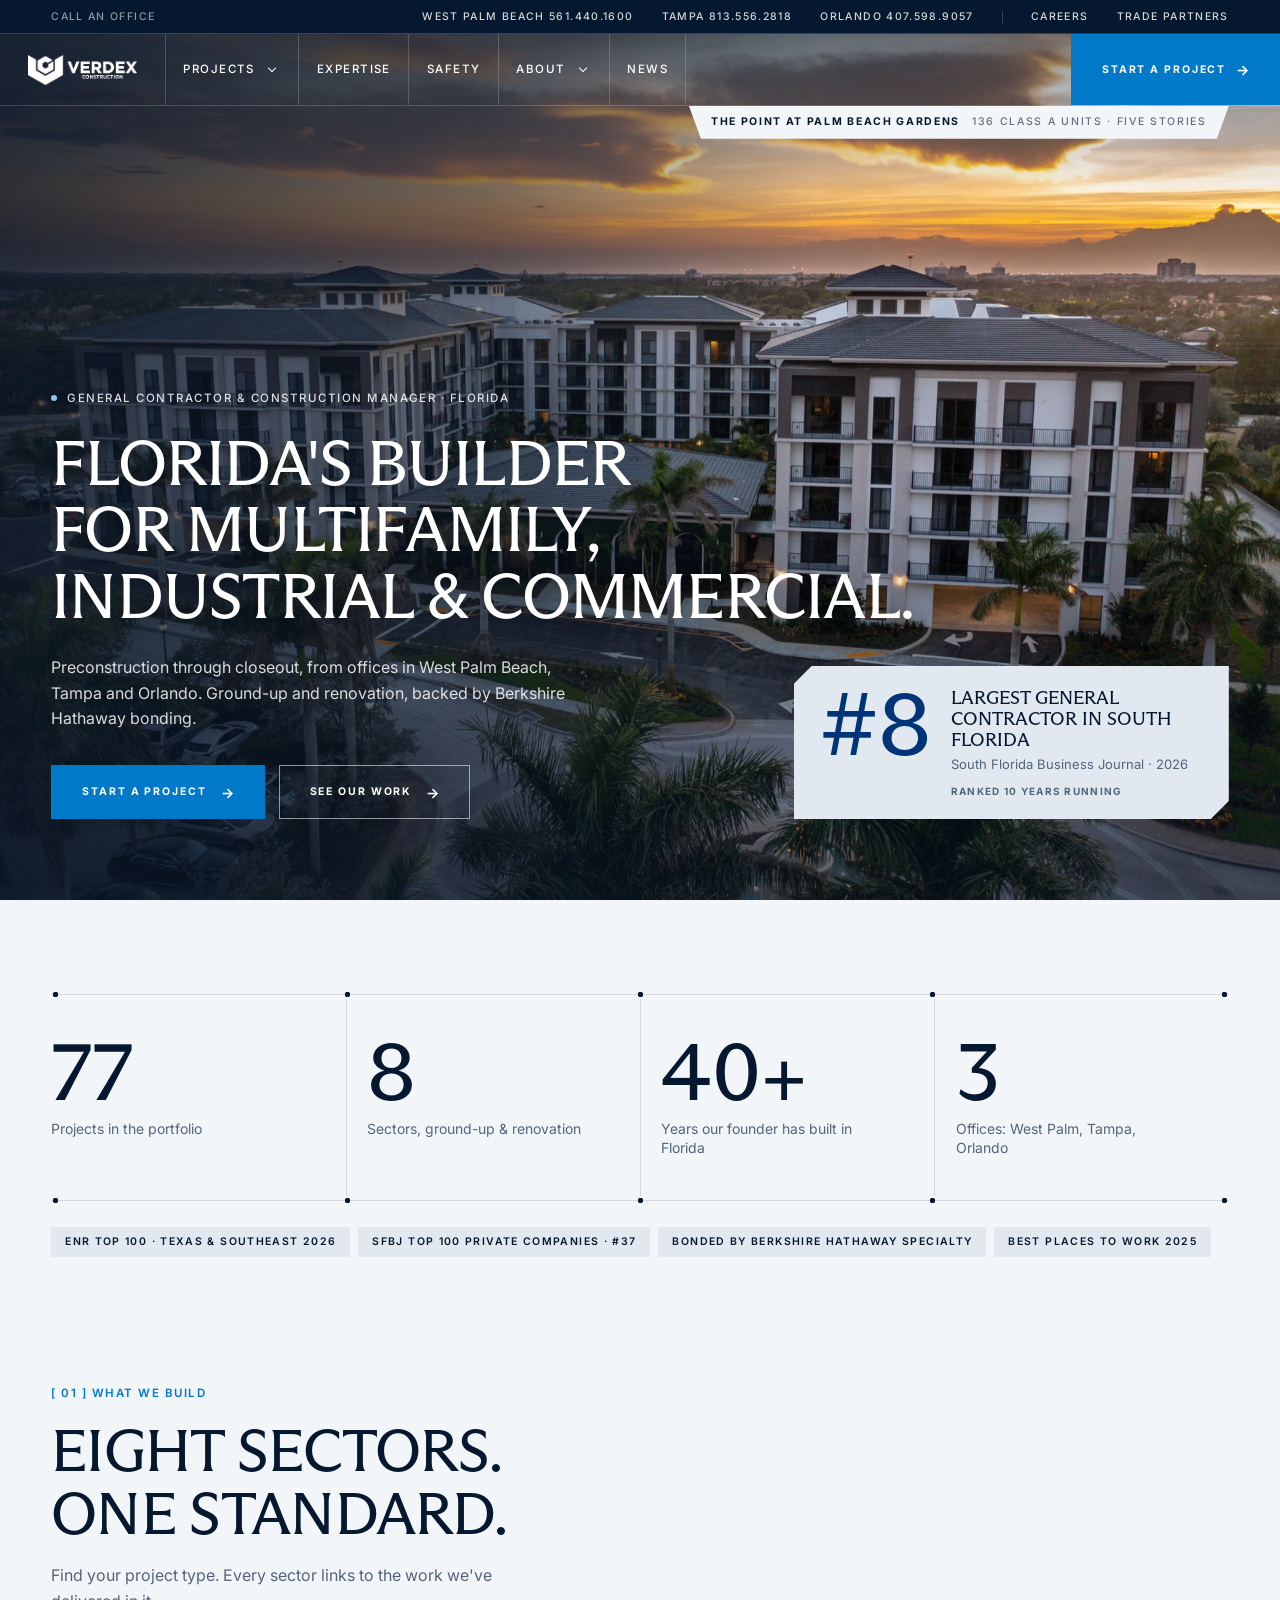
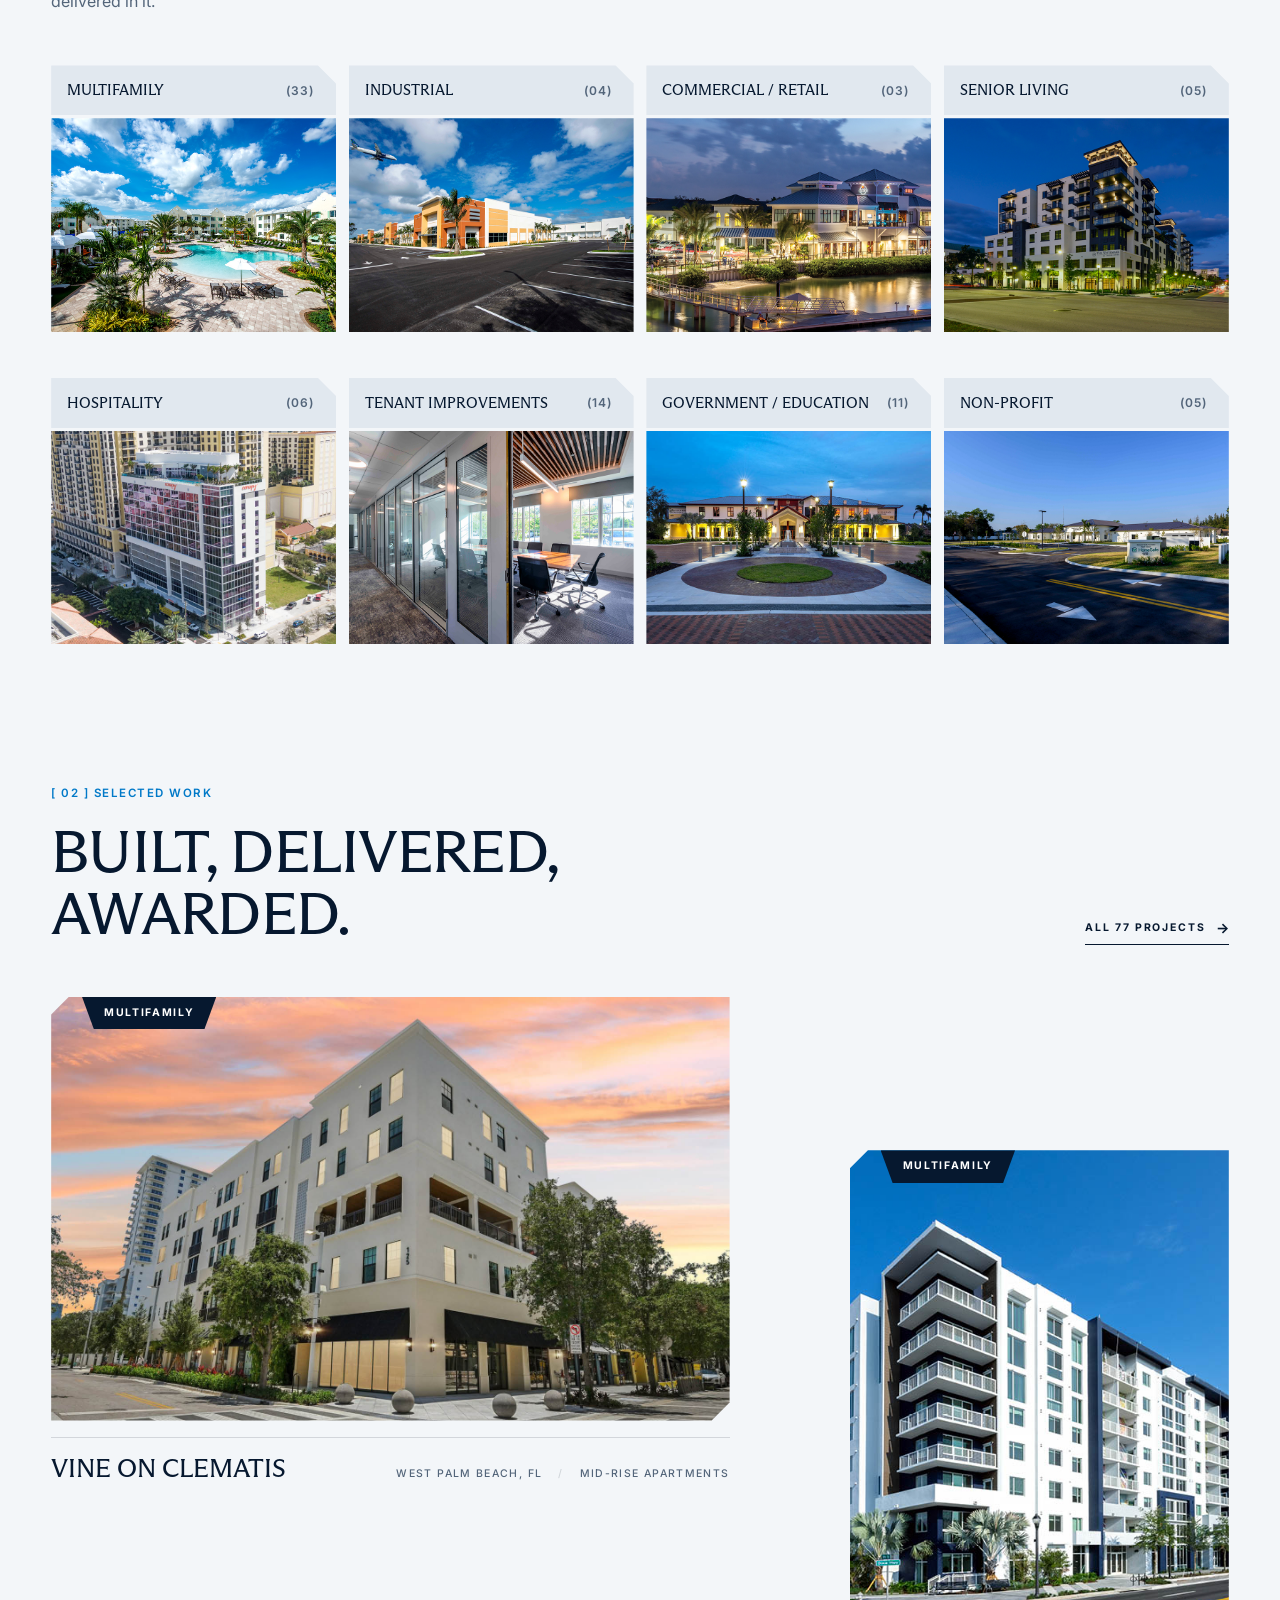
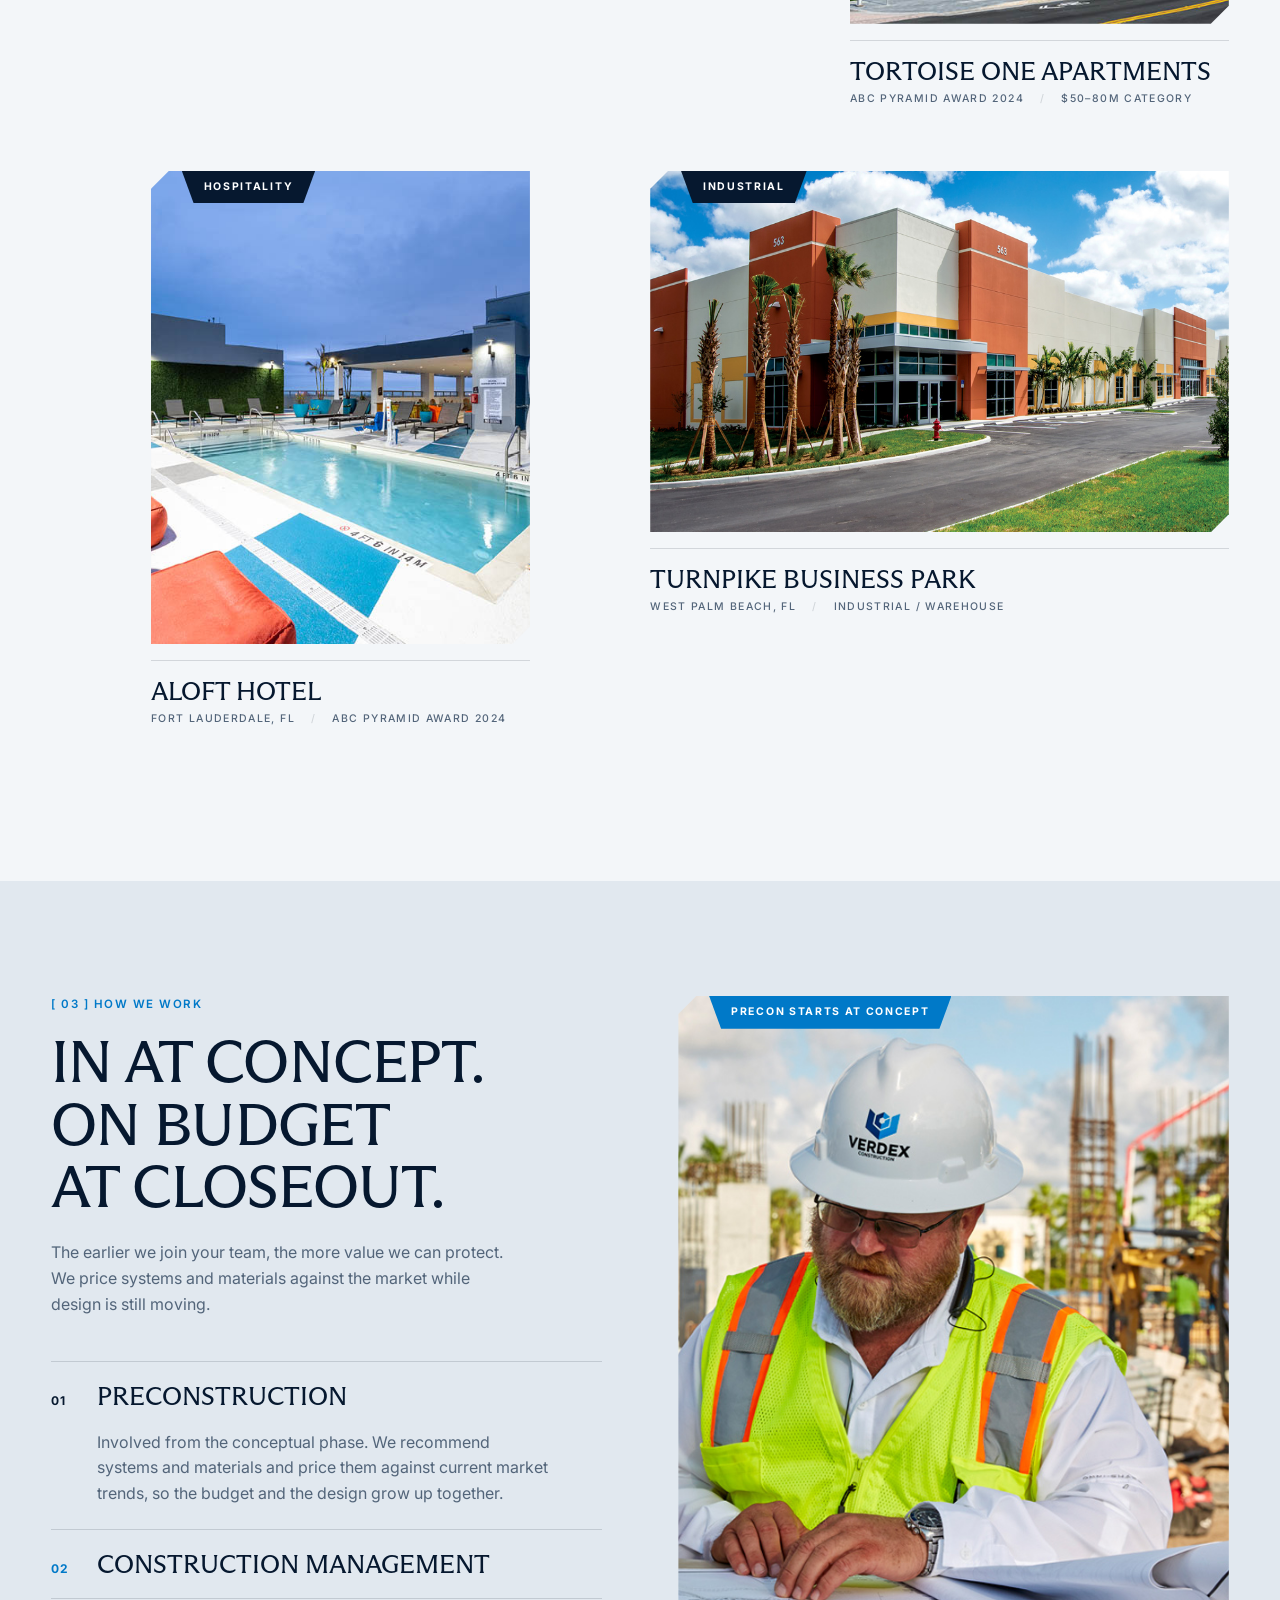
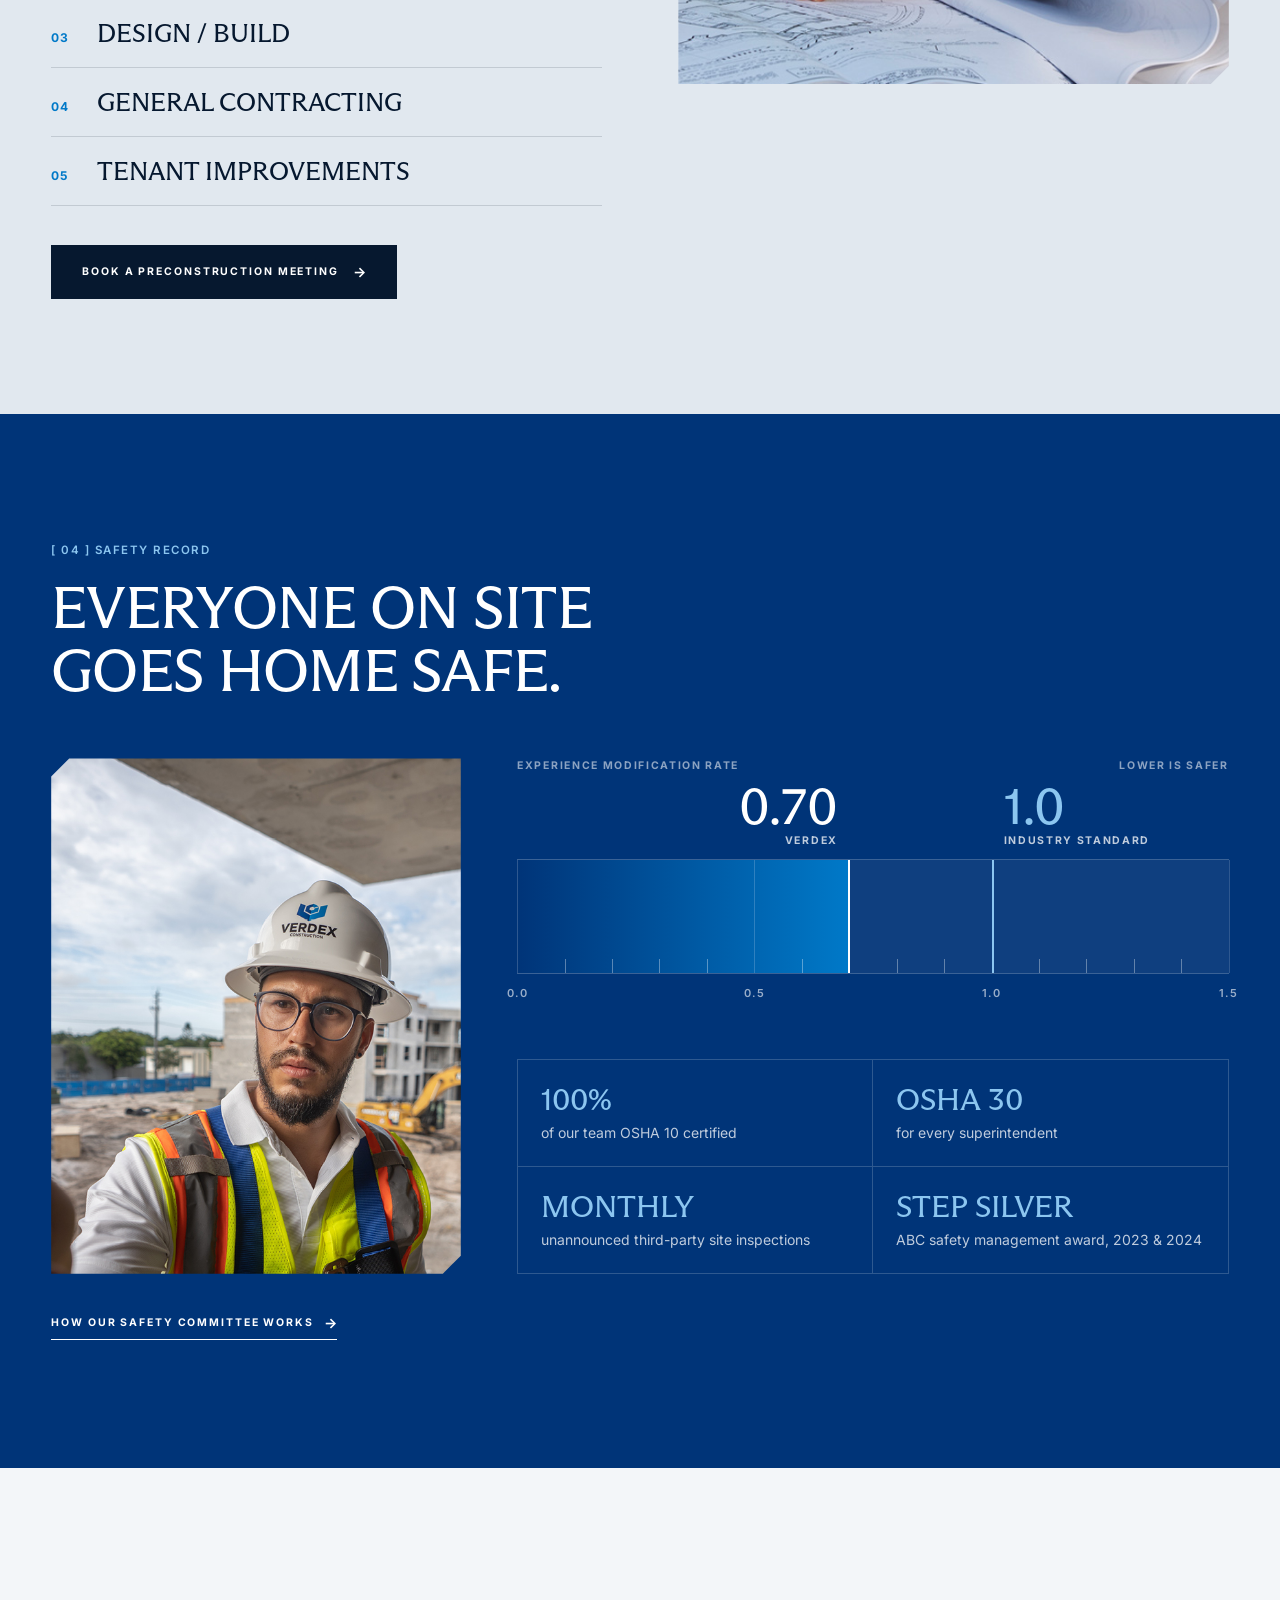
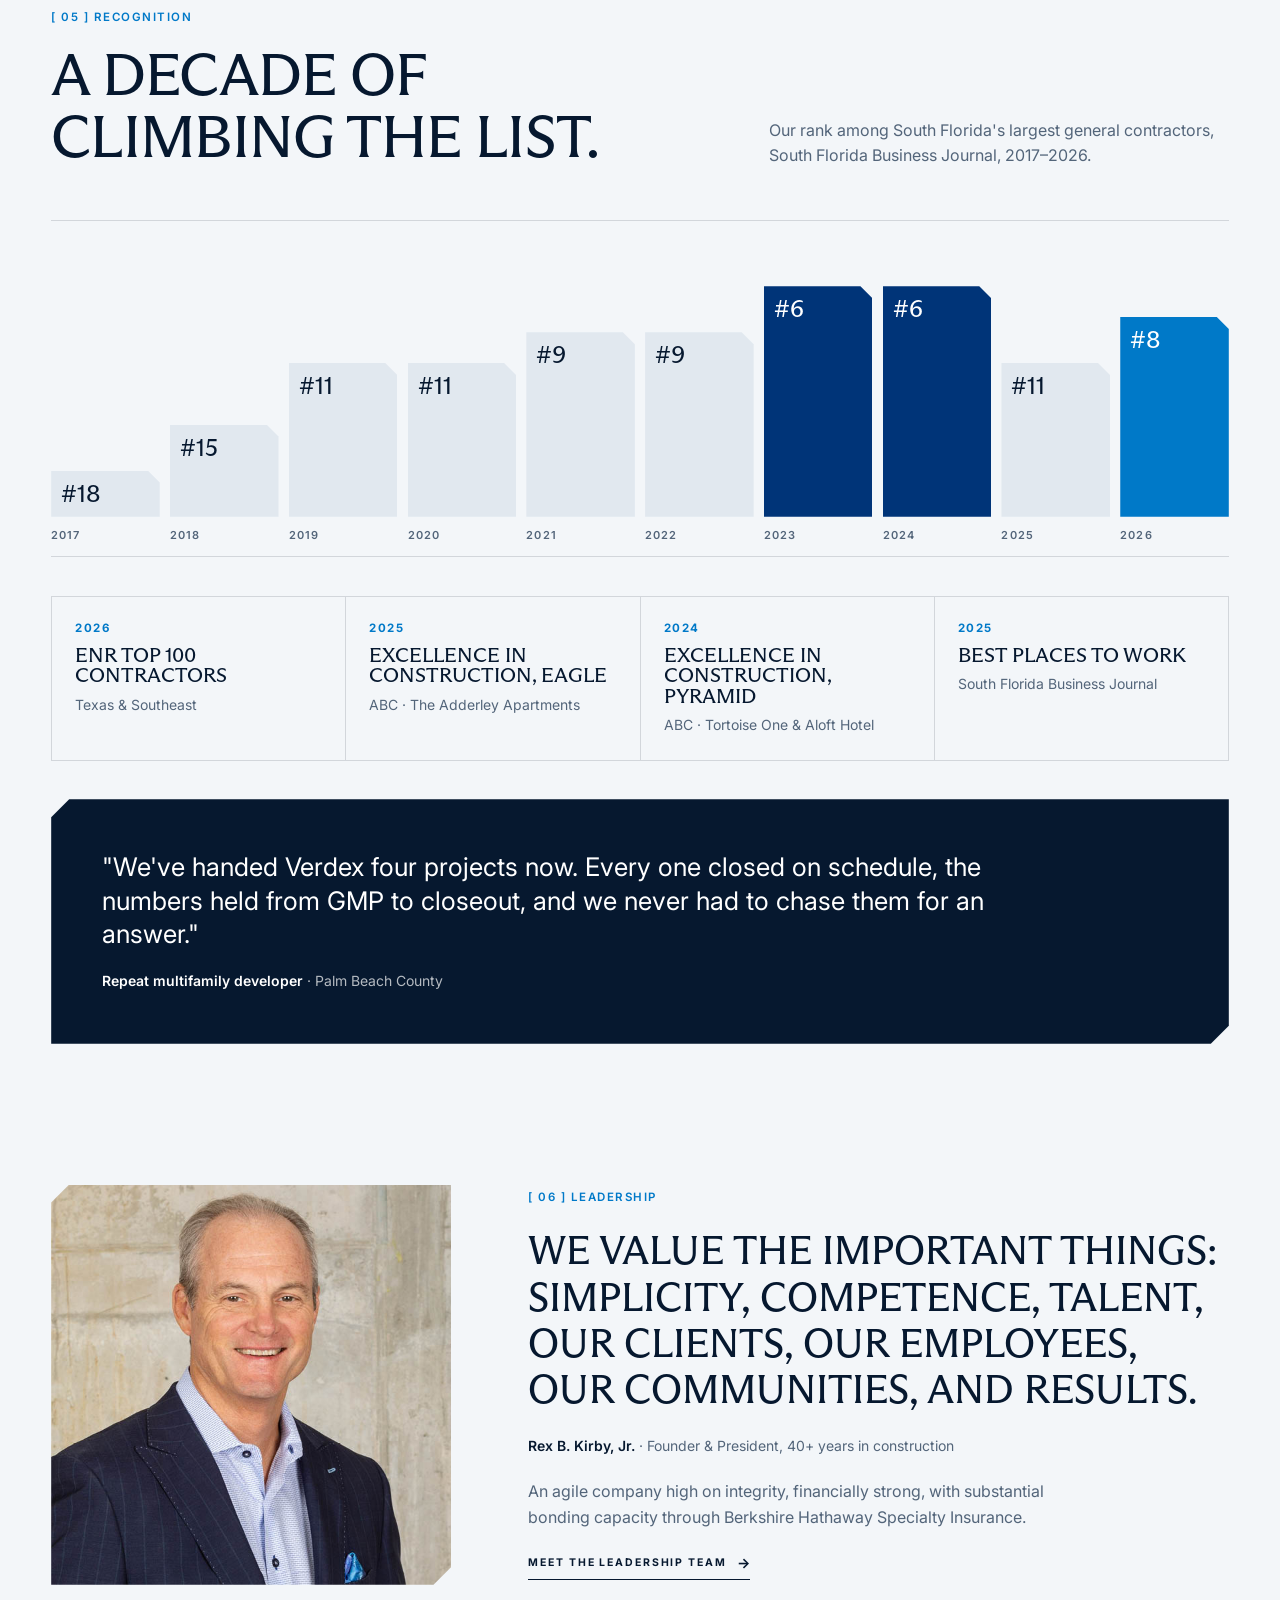
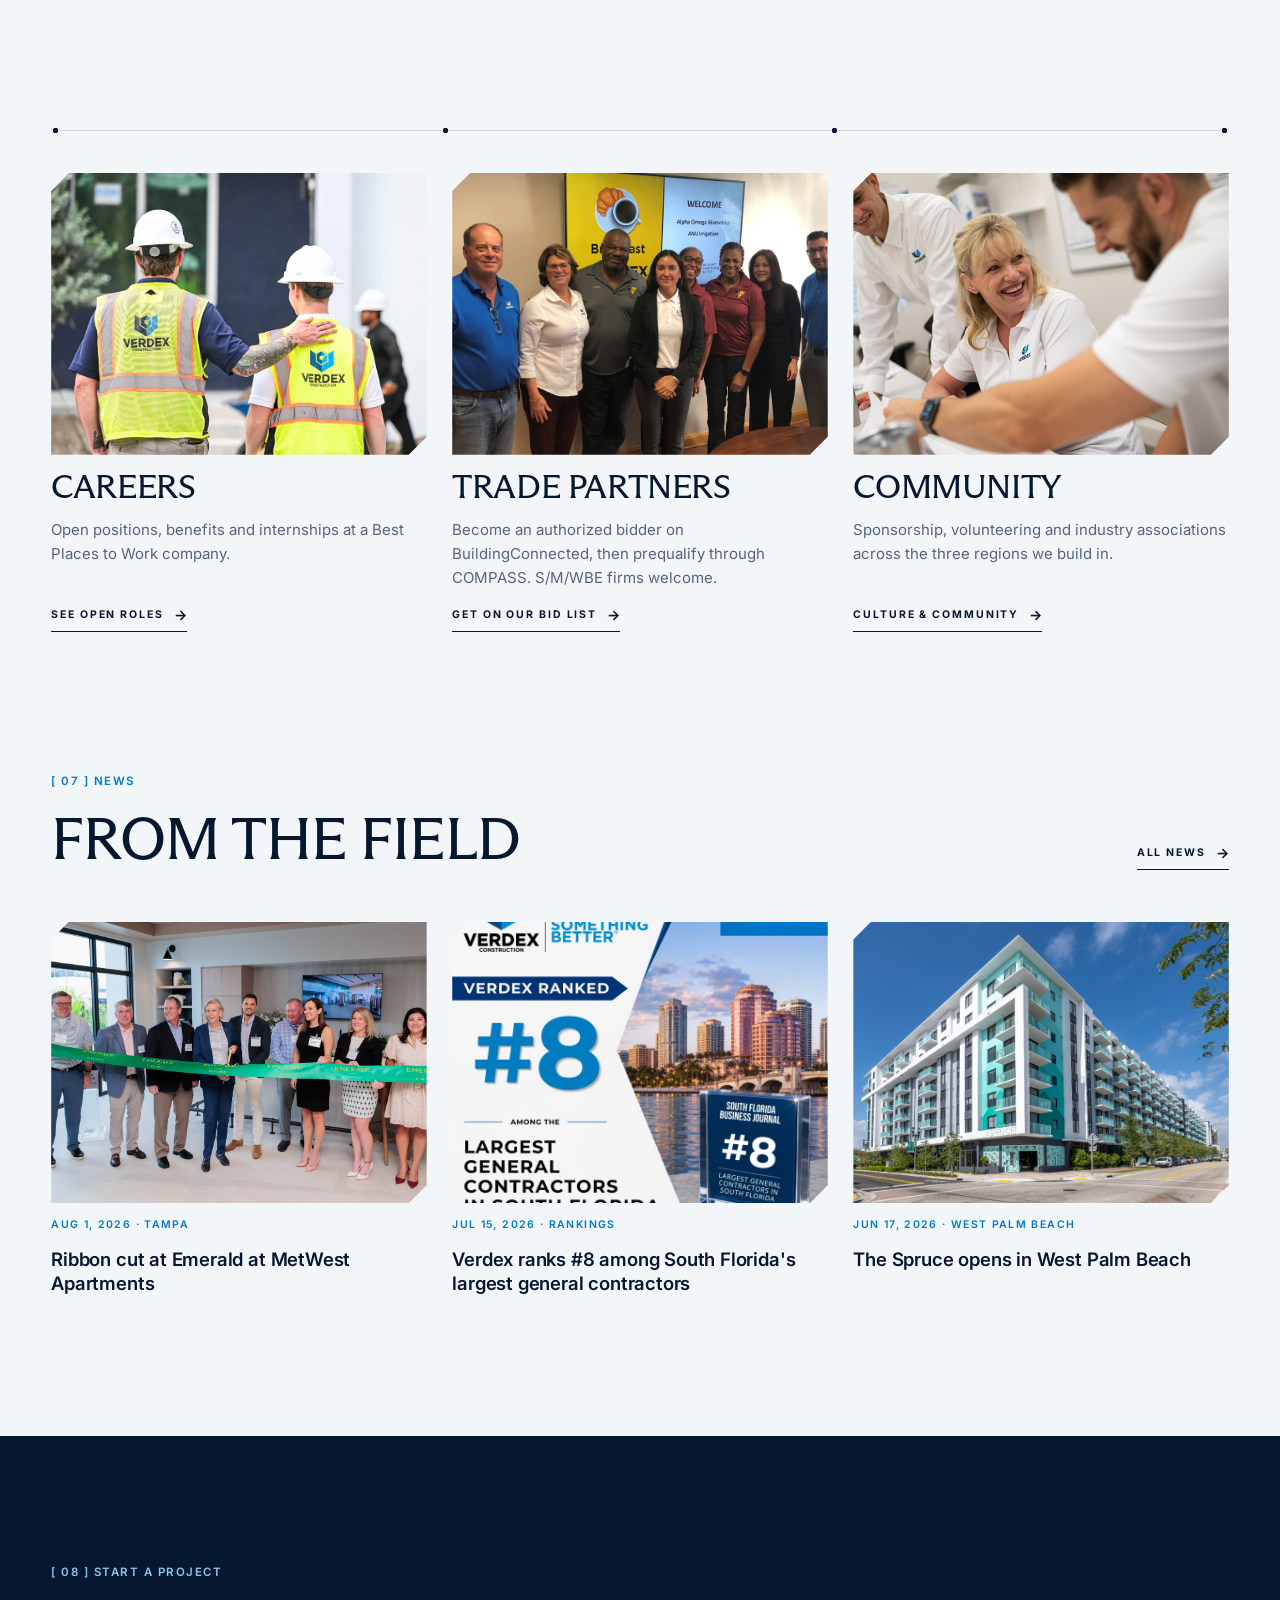
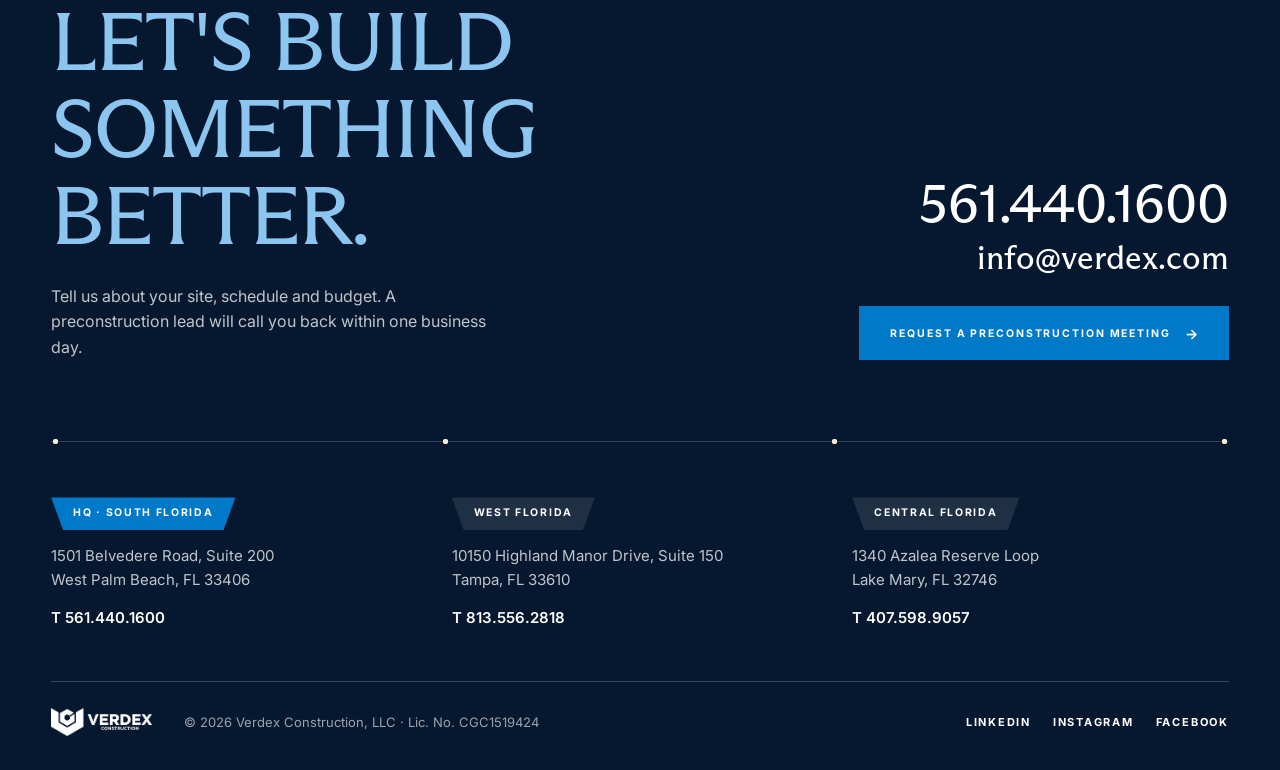
==== commit 75708229: "Group ruler labels, drop sector tags, fix work tag timing - EMR labels sit just above the ruler figu" ====
--- a/index.html
+++ b/index.html
@@ -142,28 +142,28 @@
   <ul class="sgrid">
     <li><a class="scard" href="https://verdex.com/multifamily/">
       <span class="scard__top"><span class="scard__name">Multifamily</span><span class="scard__n">(33)</span></span>
-      <span class="scard__img"><img src="media/s-multifamily.jpg" alt="Resort-style pool at a Verdex multifamily community" loading="lazy"><span class="scard__bar">33 projects · Apartments, student housing</span></span></a></li>
+      <span class="scard__img"><img src="media/s-multifamily.jpg" alt="Resort-style pool at a Verdex multifamily community" loading="lazy"></span></a></li>
     <li><a class="scard" href="https://verdex.com/industrial-manufacturing/">
       <span class="scard__top"><span class="scard__name">Industrial</span><span class="scard__n">(04)</span></span>
-      <span class="scard__img"><img src="media/s-industrial.jpg" alt="Airport Logistics Park warehouse in West Palm Beach" loading="lazy"><span class="scard__bar">4 projects · Logistics, manufacturing</span></span></a></li>
+      <span class="scard__img"><img src="media/s-industrial.jpg" alt="Airport Logistics Park warehouse in West Palm Beach" loading="lazy"></span></a></li>
     <li><a class="scard" href="https://verdex.com/commercial-retail-construction/">
       <span class="scard__top"><span class="scard__name">Commercial / Retail</span><span class="scard__n">(03)</span></span>
-      <span class="scard__img"><img src="media/s-commercial.jpg" alt="Jupiter mixed-use building at dusk" loading="lazy"><span class="scard__bar">3 projects · Mixed use, office, retail</span></span></a></li>
+      <span class="scard__img"><img src="media/s-commercial.jpg" alt="Jupiter mixed-use building at dusk" loading="lazy"></span></a></li>
     <li><a class="scard" href="https://verdex.com/senior-living/">
       <span class="scard__top"><span class="scard__name">Senior Living</span><span class="scard__n">(05)</span></span>
-      <span class="scard__img"><img src="media/s-senior.jpg" alt="The Watermark senior living tower in West Palm Beach" loading="lazy"><span class="scard__bar">5 projects · Independent &amp; assisted</span></span></a></li>
+      <span class="scard__img"><img src="media/s-senior.jpg" alt="The Watermark senior living tower in West Palm Beach" loading="lazy"></span></a></li>
     <li><a class="scard" href="https://verdex.com/hospitality/">
       <span class="scard__top"><span class="scard__name">Hospitality</span><span class="scard__n">(06)</span></span>
-      <span class="scard__img"><img src="media/s-hospitality.jpg" alt="Aerial of the Canopy by Hilton hotel in West Palm Beach" loading="lazy"><span class="scard__bar">6 projects · Hotels, clubhouses</span></span></a></li>
+      <span class="scard__img"><img src="media/s-hospitality.jpg" alt="Aerial of the Canopy by Hilton hotel in West Palm Beach" loading="lazy"></span></a></li>
     <li><a class="scard" href="https://verdex.com/tenant-improvements/">
       <span class="scard__top"><span class="scard__name">Tenant Improvements</span><span class="scard__n">(14)</span></span>
-      <span class="scard__img"><img src="media/s-ti.jpg" alt="Neptune Wellness office boardroom buildout" loading="lazy"><span class="scard__bar">14 projects · Offices, medical, buildouts</span></span></a></li>
+      <span class="scard__img"><img src="media/s-ti.jpg" alt="Neptune Wellness office boardroom buildout" loading="lazy"></span></a></li>
     <li><a class="scard" href="https://verdex.com/government-public-works-education-construction/">
       <span class="scard__top"><span class="scard__name">Government / Education</span><span class="scard__n">(11)</span></span>
-      <span class="scard__img"><img src="media/s-gov.jpg" alt="Village Hall of Royal Palm Beach" loading="lazy"><span class="scard__bar">11 projects · Civic, schools, campus</span></span></a></li>
+      <span class="scard__img"><img src="media/s-gov.jpg" alt="Village Hall of Royal Palm Beach" loading="lazy"></span></a></li>
     <li><a class="scard" href="https://verdex.com/non-profit/">
       <span class="scard__top"><span class="scard__name">Non-Profit</span><span class="scard__n">(05)</span></span>
-      <span class="scard__img"><img src="media/s-nonprofit.jpg" alt="HomeSafe campus building" loading="lazy"><span class="scard__bar">5 projects · Campuses, food bank</span></span></a></li>
+      <span class="scard__img"><img src="media/s-nonprofit.jpg" alt="HomeSafe campus building" loading="lazy"></span></a></li>
   </ul>
 </section>
 
--- a/styles.css
+++ b/styles.css
@@ -40,11 +40,11 @@
 section{scroll-margin-top:72px}
 
 /* ---------- type (Castle / Hillpointe) ---------- */
-.eyebrow,.util,.nav__list>li>a,.btn,.bar__cta,.idx,.chip,.tab,.link,.scard__bar,.wcard__facts,.ncard__d,.ph,.awards__y,.rank__yrs{
+.eyebrow,.util,.nav__list>li>a,.btn,.bar__cta,.idx,.chip,.tab,.link,.wcard__facts,.ncard__d,.ph,.awards__y,.rank__yrs{
   font-family:var(--sans);font-weight:500;font-size:11.5px;line-height:1.5;letter-spacing:.13em;text-transform:uppercase}
 .eyebrow{display:flex;align-items:center;gap:10px}
 .eyebrow::before{content:"";flex:none;width:6px;height:6px;border-radius:50%;background:var(--sky)}
-.display{font-family:var(--flare);font-weight:400;text-transform:uppercase;line-height:.95;letter-spacing:-.012em}
+.display{font-family:var(--flare);font-weight:400;text-transform:uppercase;line-height:1.06;letter-spacing:-.012em}
 .display span{display:block}
 
 /* ---------- shapes (posthmnlab) ---------- */
@@ -185,7 +185,7 @@
 .rank:hover{transform:translateY(-4px)}
 .rank__no{color:var(--navy);grid-row:1/3;font-family:var(--flare);font-size:clamp(70px,7vw,118px);line-height:.8}
 .rank__txt{display:flex;flex-direction:column;gap:6px;align-self:center;font-size:13px;line-height:1.35}
-.rank__txt b{font-family:var(--flare);font-weight:400;text-transform:uppercase;font-size:clamp(17px,1.45vw,23px);line-height:1}
+.rank__txt b{font-family:var(--flare);font-weight:400;text-transform:uppercase;font-size:clamp(17px,1.45vw,23px);line-height:1.12}
 .rank__yrs{grid-column:2;margin-top:10px;font-size:10px;font-weight:700;color:var(--grey)}
 .rank__txt>span{color:var(--grey)}
 
@@ -209,7 +209,7 @@
 
 /* ---------- sectors (posthmnlab category cards) ---------- */
 .sectors{padding-top:clamp(90px,10vw,150px)}
-.sgrid{display:grid;grid-template-columns:repeat(4,1fr);gap:clamp(10px,1vw,16px)}
+.sgrid{display:grid;grid-template-columns:repeat(4,1fr);gap:clamp(36px,3.6vw,56px) clamp(10px,1vw,16px)}
 .scard{display:flex;flex-direction:column;height:100%;min-width:0}
 .scard__top{display:flex;justify-content:space-between;align-items:center;gap:12px;height:clamp(48px,3.9vw,58px);padding:0 calc(var(--c) + 4px) 0 16px;background:var(--concrete);color:var(--ink);
   clip-path:polygon(0 0,calc(100% - var(--c)) 0,100% var(--c),100% 100%,0 100%)}
@@ -218,11 +218,6 @@
 .scard__img{position:relative;display:block;overflow:hidden;aspect-ratio:4/3;margin-top:3px;background:var(--concrete)}
 .scard__img img{width:100%;height:100%;object-fit:cover;transition:transform .9s var(--ease)}
 .scard:hover .scard__img img,.scard:focus-visible .scard__img img{transform:scale(1.04)}
-/* the slim tag sits hidden above the photo and slides down onto it on hover */
-.scard__bar{position:absolute;left:0;right:0;top:0;z-index:1;padding:8px 16px;background:var(--ink);color:rgba(255,255,255,.86);font-size:9.5px;font-weight:600;
-  white-space:nowrap;overflow:hidden;text-overflow:ellipsis;transform:translateY(-101%);transition:transform .5s var(--ease)}
-.scard:hover .scard__bar,.scard:focus-visible .scard__bar{transform:none}
-@media (hover:none){.scard__bar{transform:none}}
 .scard__img::after{content:"→";position:absolute;right:0;bottom:0;display:grid;place-items:center;width:44px;height:44px;background:var(--blue);color:var(--white);font-size:16px;
   clip-path:polygon(14px 0,100% 0,100% 100%,0 100%,0 14px);transform:translate(101%,0);transition:transform .45s var(--ease)}
 .scard:hover .scard__img::after,.scard:focus-visible .scard__img::after{transform:none}
@@ -242,7 +237,7 @@
 .wcard:hover .wcard__img img{transform:scale(1.03)}
 .wcard__img .tab{position:absolute;left:clamp(26px,2.4vw,36px);top:0}
 .wcard__meta{display:flex;flex-wrap:wrap;justify-content:space-between;align-items:baseline;gap:6px 20px;padding-top:4px;border-top:1px solid var(--line)}
-.wcard__name{font-family:var(--flare);text-transform:uppercase;font-size:clamp(22px,2vw,32px);line-height:1;padding-top:12px}
+.wcard__name{font-family:var(--flare);text-transform:uppercase;font-size:clamp(22px,2vw,32px);line-height:1.1;padding-top:12px}
 .wcard__facts{display:flex;gap:16px;color:var(--grey);font-size:10.5px}
 .wcard__facts span+span::before{content:"/";margin-right:16px;color:var(--line)}
 
@@ -254,7 +249,7 @@
 .step{border-bottom:1px solid var(--line)}
 .step__h{display:flex;align-items:baseline;gap:22px;width:100%;padding:20px 0;text-align:left}
 .step__n{font-size:12px;font-weight:700;letter-spacing:.1em;color:var(--blue);transition:color .3s}
-.step__t{font-family:var(--flare);text-transform:uppercase;font-size:clamp(22px,2vw,30px);line-height:1;transition:color .3s}
+.step__t{font-family:var(--flare);text-transform:uppercase;font-size:clamp(22px,2vw,30px);line-height:1.1;transition:color .3s}
 .step__h:hover .step__t{color:var(--blue)}
 .step__b{display:grid;grid-template-rows:0fr;transition:grid-template-rows .5s var(--ease)}
 .step__b>div{overflow:hidden;min-height:0}
@@ -278,7 +273,7 @@
 /* --p is Verdex's position on the 0 to 1.5 scale (0.70 / 1.5); app.js runs it up from 0 when the ruler scrolls in */
 .js .ruler{--p:0}
 .ruler__labels{display:flex;justify-content:space-between;gap:16px;font-size:10.5px;font-weight:700;letter-spacing:.16em;text-transform:uppercase;color:rgba(255,255,255,.55)}
-.ruler__track{position:relative;height:clamp(110px,9vw,150px);margin-top:clamp(84px,7vw,104px);background:rgba(255,255,255,.06);border-top:1px solid var(--line-l);border-bottom:1px solid var(--line-l)}
+.ruler__track{position:relative;height:clamp(110px,9vw,150px);margin-top:clamp(84px,6.4vw,100px);background:rgba(255,255,255,.06);border-top:1px solid var(--line-l);border-bottom:1px solid var(--line-l)}
 .ruler__fill{position:absolute;left:0;top:0;bottom:0;width:calc(var(--p) * 100%);background:linear-gradient(90deg,var(--navy),var(--blue))}
 .ruler__tick{position:absolute;bottom:0;width:1px;height:14px;background:rgba(255,255,255,.35)}
 .ruler__tick.is-major{height:100%;background:rgba(255,255,255,.18)}
@@ -297,7 +292,7 @@
 .ruler__mark--ind .ruler__flag b{color:var(--sky)}
 .sfacts{grid-column:2/4;display:grid;grid-template-columns:1fr 1fr;border-top:1px solid var(--line-l);border-left:1px solid var(--line-l)}
 .sfacts li{display:flex;flex-direction:column;gap:8px;padding:clamp(18px,1.8vw,26px);border-right:1px solid var(--line-l);border-bottom:1px solid var(--line-l)}
-.sfacts b{font-family:var(--flare);font-weight:400;text-transform:uppercase;font-size:clamp(26px,2.4vw,40px);line-height:.95;color:var(--sky)}
+.sfacts b{font-family:var(--flare);font-weight:400;text-transform:uppercase;font-size:clamp(26px,2.4vw,40px);line-height:1.05;color:var(--sky)}
 .sfacts span{font-size:14px;line-height:1.4;color:rgba(255,255,255,.75)}
 .safety .link{margin-top:clamp(32px,3vw,44px)}
 
@@ -328,7 +323,7 @@
 .lead__img{aspect-ratio:1;overflow:hidden;background:var(--concrete)}
 .lead__img img{width:100%;height:100%;object-fit:cover}
 .lead__copy{display:flex;flex-direction:column;align-items:flex-start;gap:22px}
-.lead__q{font-family:var(--flare);text-transform:uppercase;font-size:clamp(28px,3.1vw,52px);line-height:1}
+.lead__q{font-family:var(--flare);text-transform:uppercase;font-size:clamp(28px,3.1vw,52px);line-height:1.16}
 .lead__by{font-size:14px;color:var(--grey)}
 .lead__by b{color:var(--ink);font-weight:600}
 .lead__t{max-width:520px;color:var(--grey)}
@@ -387,6 +382,18 @@
 .js .rv.cut.in{clip-path:polygon(var(--c) 0,100% 0,100% calc(100% - var(--c)),calc(100% - var(--c)) 100%,0 100%,0 var(--c))}
 .js .cb__col{transform:scaleY(0)}
 .js .climb.in .cb__col{transform:none}
+/* tags drop down from the top edge: the hero tag on load, the rest as their card comes into view */
+@keyframes tabDrop{from{clip-path:polygon(0 0,100% 0,calc(100% - 12px) 0,12px 0);transform:translateY(-70%)}
+  to{clip-path:polygon(0 0,100% 0,calc(100% - 12px) 100%,12px 100%);transform:none}}
+.js .hero__tag{animation:tabDrop .9s var(--ease) .7s both}
+.js .drop{clip-path:polygon(0 0,100% 0,calc(100% - 12px) 0,12px 0);transform:translateY(-70%);
+  transition:clip-path .8s var(--ease) var(--d,.35s),transform .8s var(--ease) var(--d,.35s)}
+.js .drop.in{clip-path:polygon(0 0,100% 0,calc(100% - 12px) 100%,12px 100%);transform:none}
+/* list items rise in one after another */
+.js .stagger>*{opacity:0;transform:translateY(18px);transition:opacity .7s var(--ease),transform .7s var(--ease)}
+.js .stagger.in>*{opacity:1;transform:none}
+.js .stagger>*:nth-child(2){transition-delay:.08s}.js .stagger>*:nth-child(3){transition-delay:.16s}
+.js .stagger>*:nth-child(4){transition-delay:.24s}.js .stagger>*:nth-child(5){transition-delay:.32s}
 .flat *{transition:none!important;animation:none!important}
 
 /* ---------- responsive ---------- */
@@ -457,14 +464,13 @@
   .hero .btn{flex:1 1 100%}
   .rank{grid-template-columns:auto 1fr;padding:18px 20px}
   .rank__no{font-size:76px}
-  .sgrid{gap:10px}
+  .sgrid{gap:32px 10px}
   .scard__top{height:auto;min-height:44px;gap:6px;padding:8px calc(var(--c) + 2px) 8px 10px}
-  .scard__name{font-size:13px;white-space:normal;overflow:visible;line-height:1.05}
+  .scard__name{font-size:13px;white-space:normal;overflow:visible;line-height:1.15}
   .scard__n{font-size:10.5px}
-  .scard__bar{font-size:8.5px;padding:5px 10px;letter-spacing:.12em}
   .safety__img{aspect-ratio:4/3}
   .ruler__labels{font-size:9px;letter-spacing:.12em}
-  .ruler__track{height:96px;margin-top:124px}
+  .ruler__track{height:96px;margin-top:80px}
   .ruler__flag{font-size:9px;letter-spacing:.12em}
   .ruler__flag b{font-size:34px}
   .ruler__tick b{font-size:10px}
@@ -478,6 +484,9 @@
   .wcard__facts{flex-wrap:wrap;gap:4px 16px}
 }
 @media (prefers-reduced-motion:reduce){
-  .js [data-lines] .ln,.js .rv,.js .cb__col{transition:none!important;transform:none!important;clip-path:none!important}
+  .js [data-lines] .ln,.js .rv,.js .cb__col,.js .drop,.js .stagger>*{transition:none!important;transform:none!important;opacity:1!important}
+  .js [data-lines] .ln,.js .rv,.js .cb__col{clip-path:none!important}
+  .js .drop{clip-path:polygon(0 0,100% 0,calc(100% - 12px) 100%,12px 100%)!important}
+  .js .hero__tag{animation:none}
   html{scroll-behavior:auto}
 }
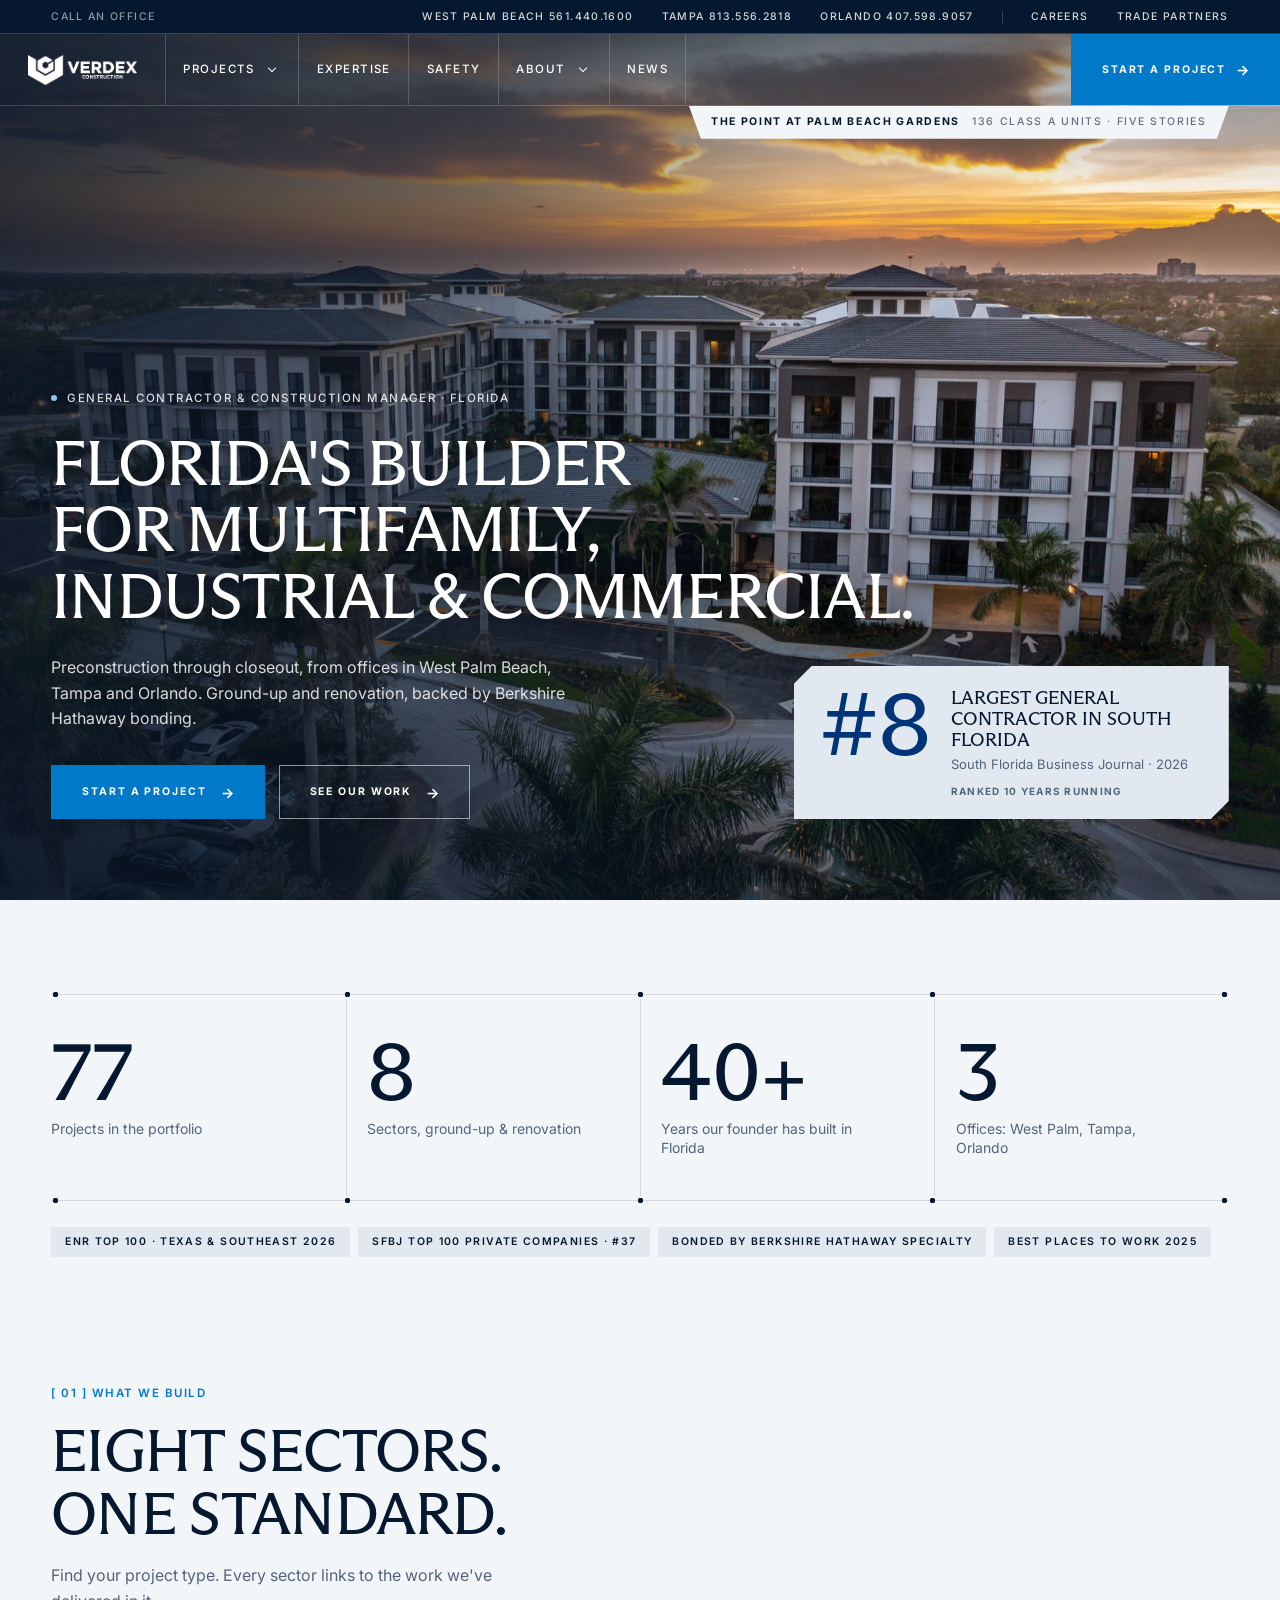
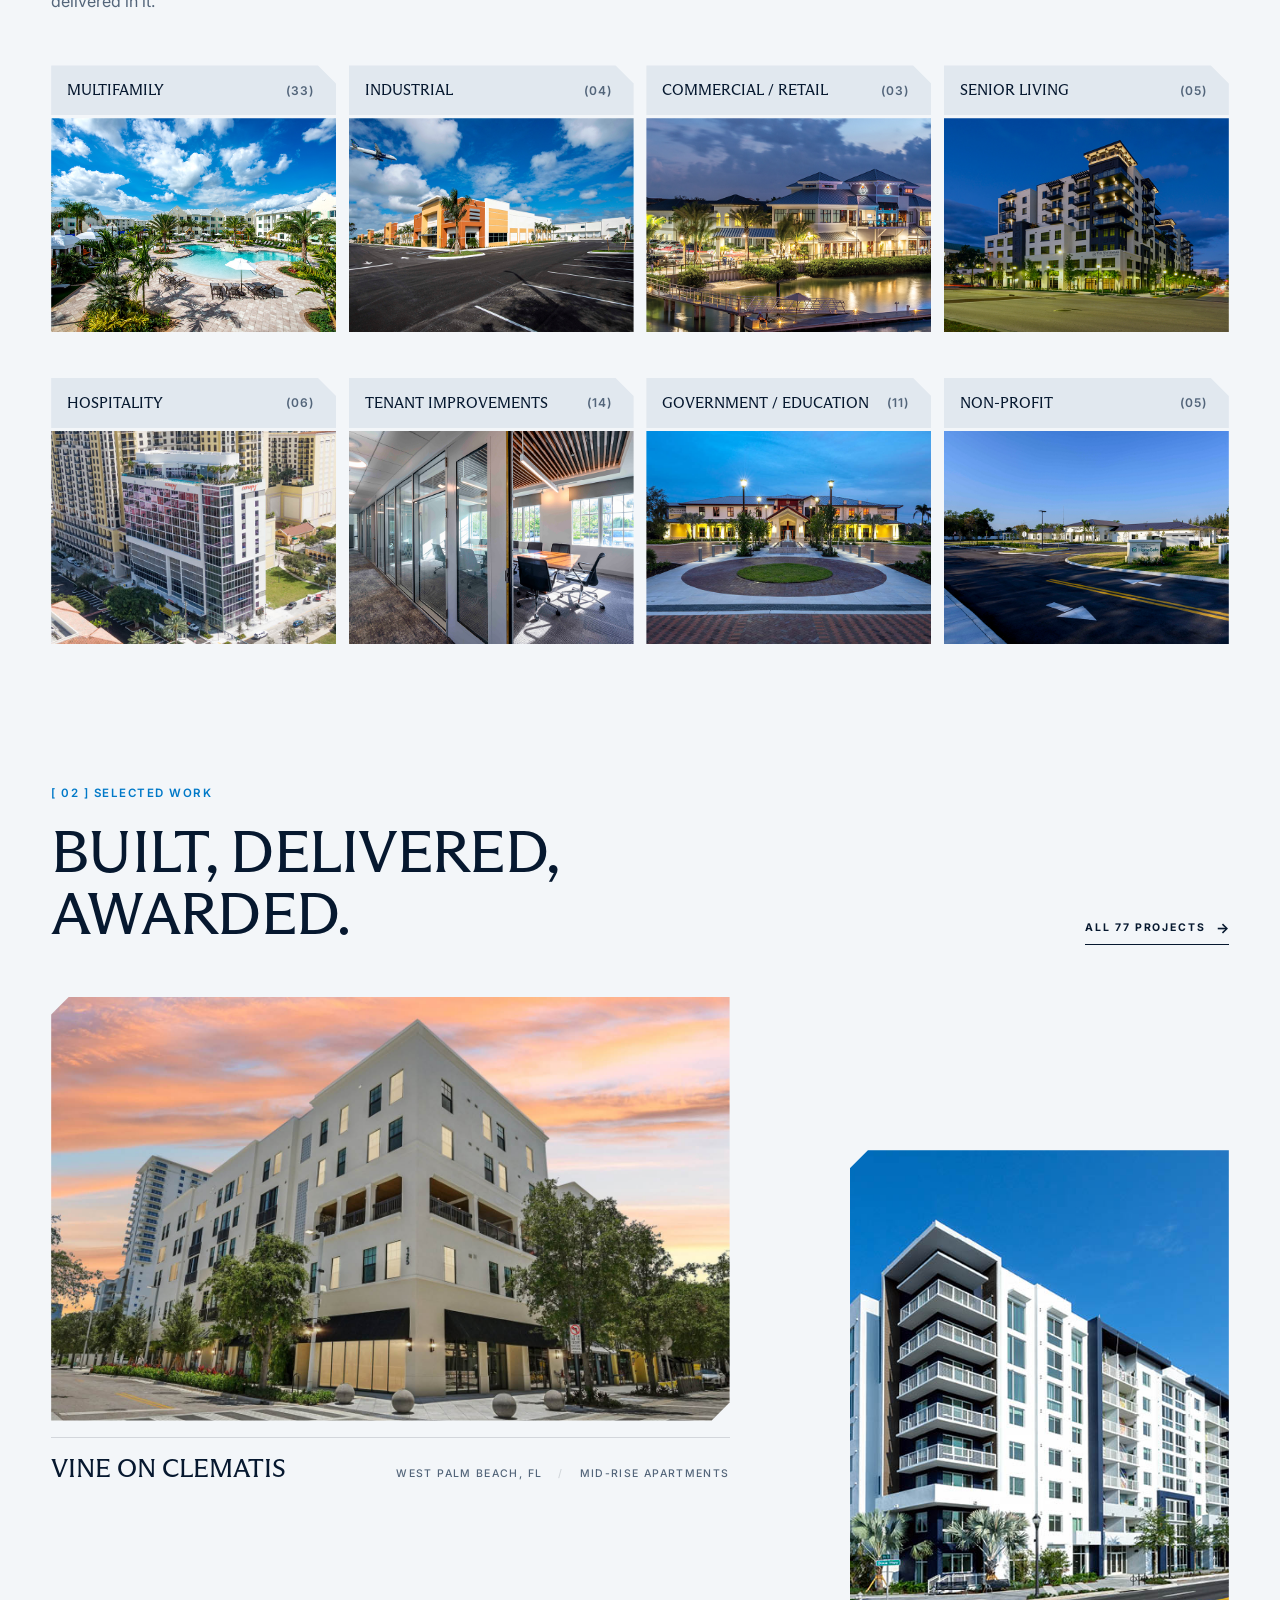
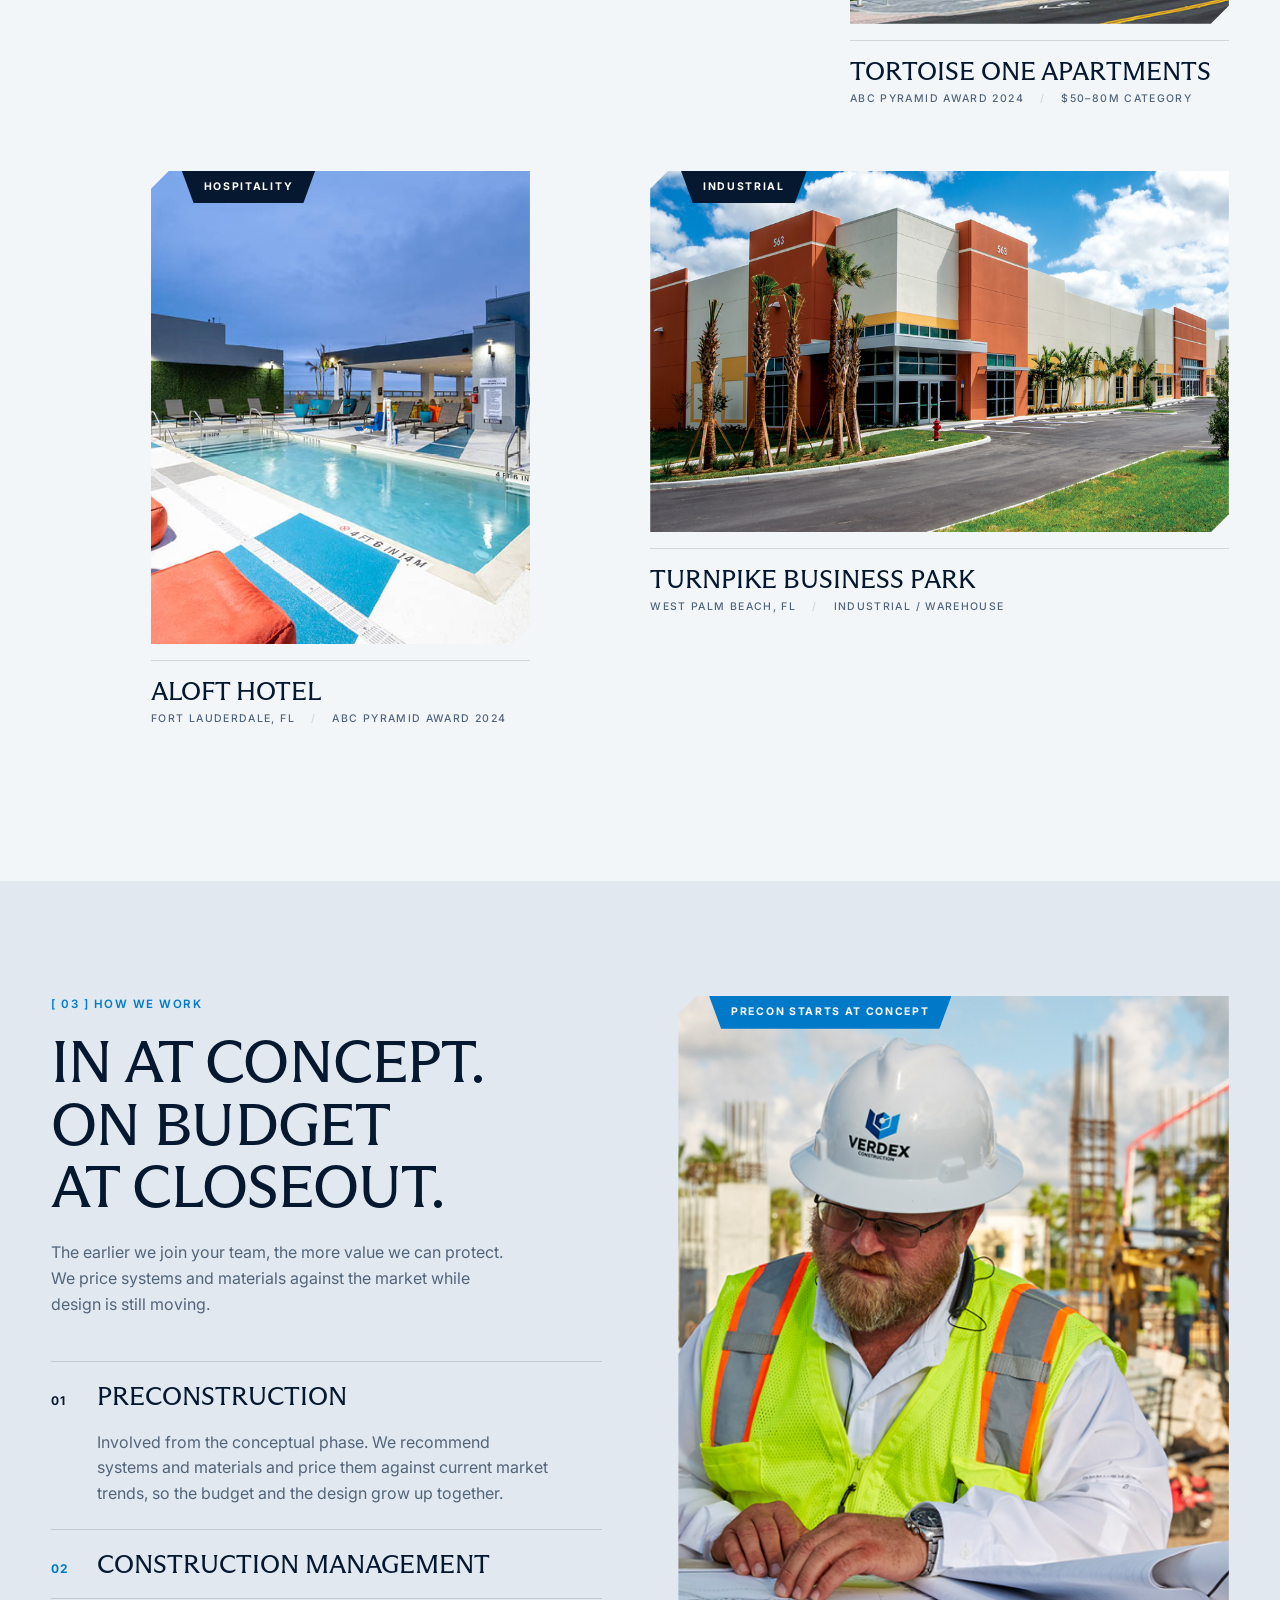
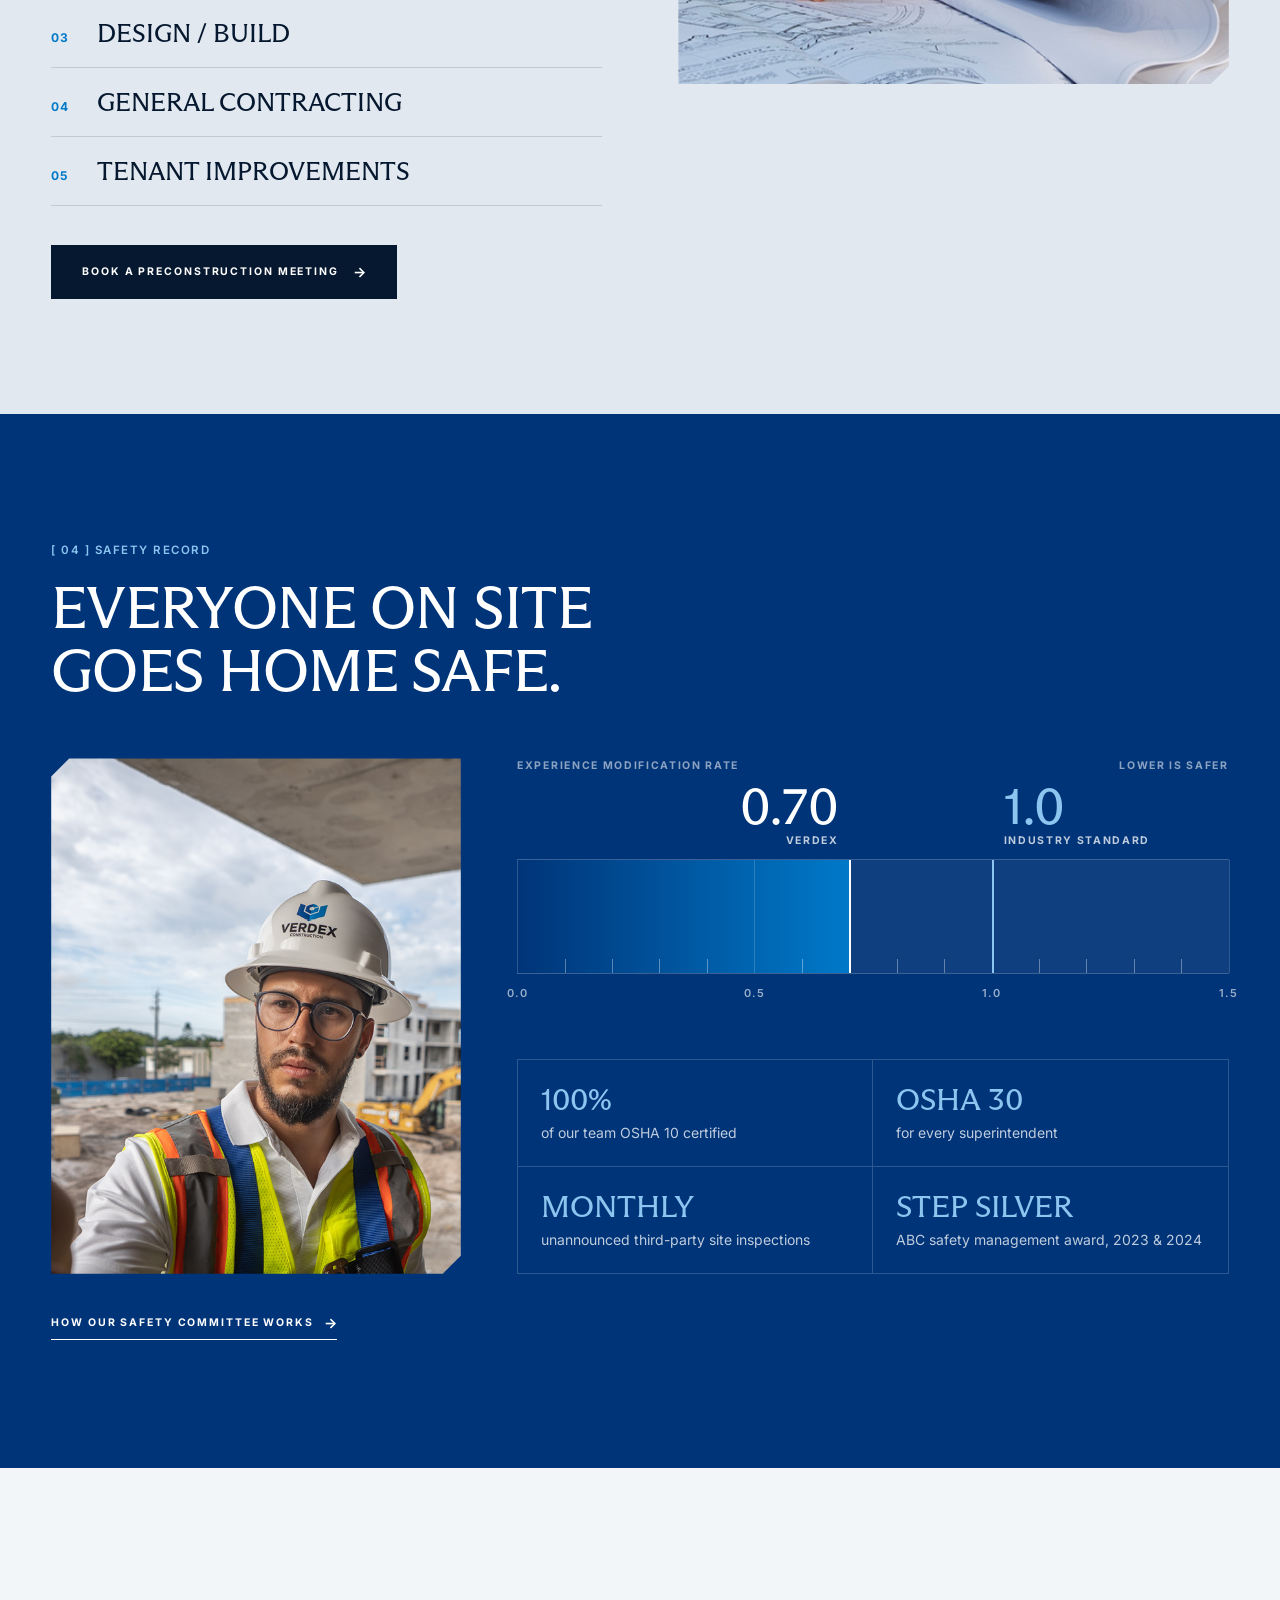
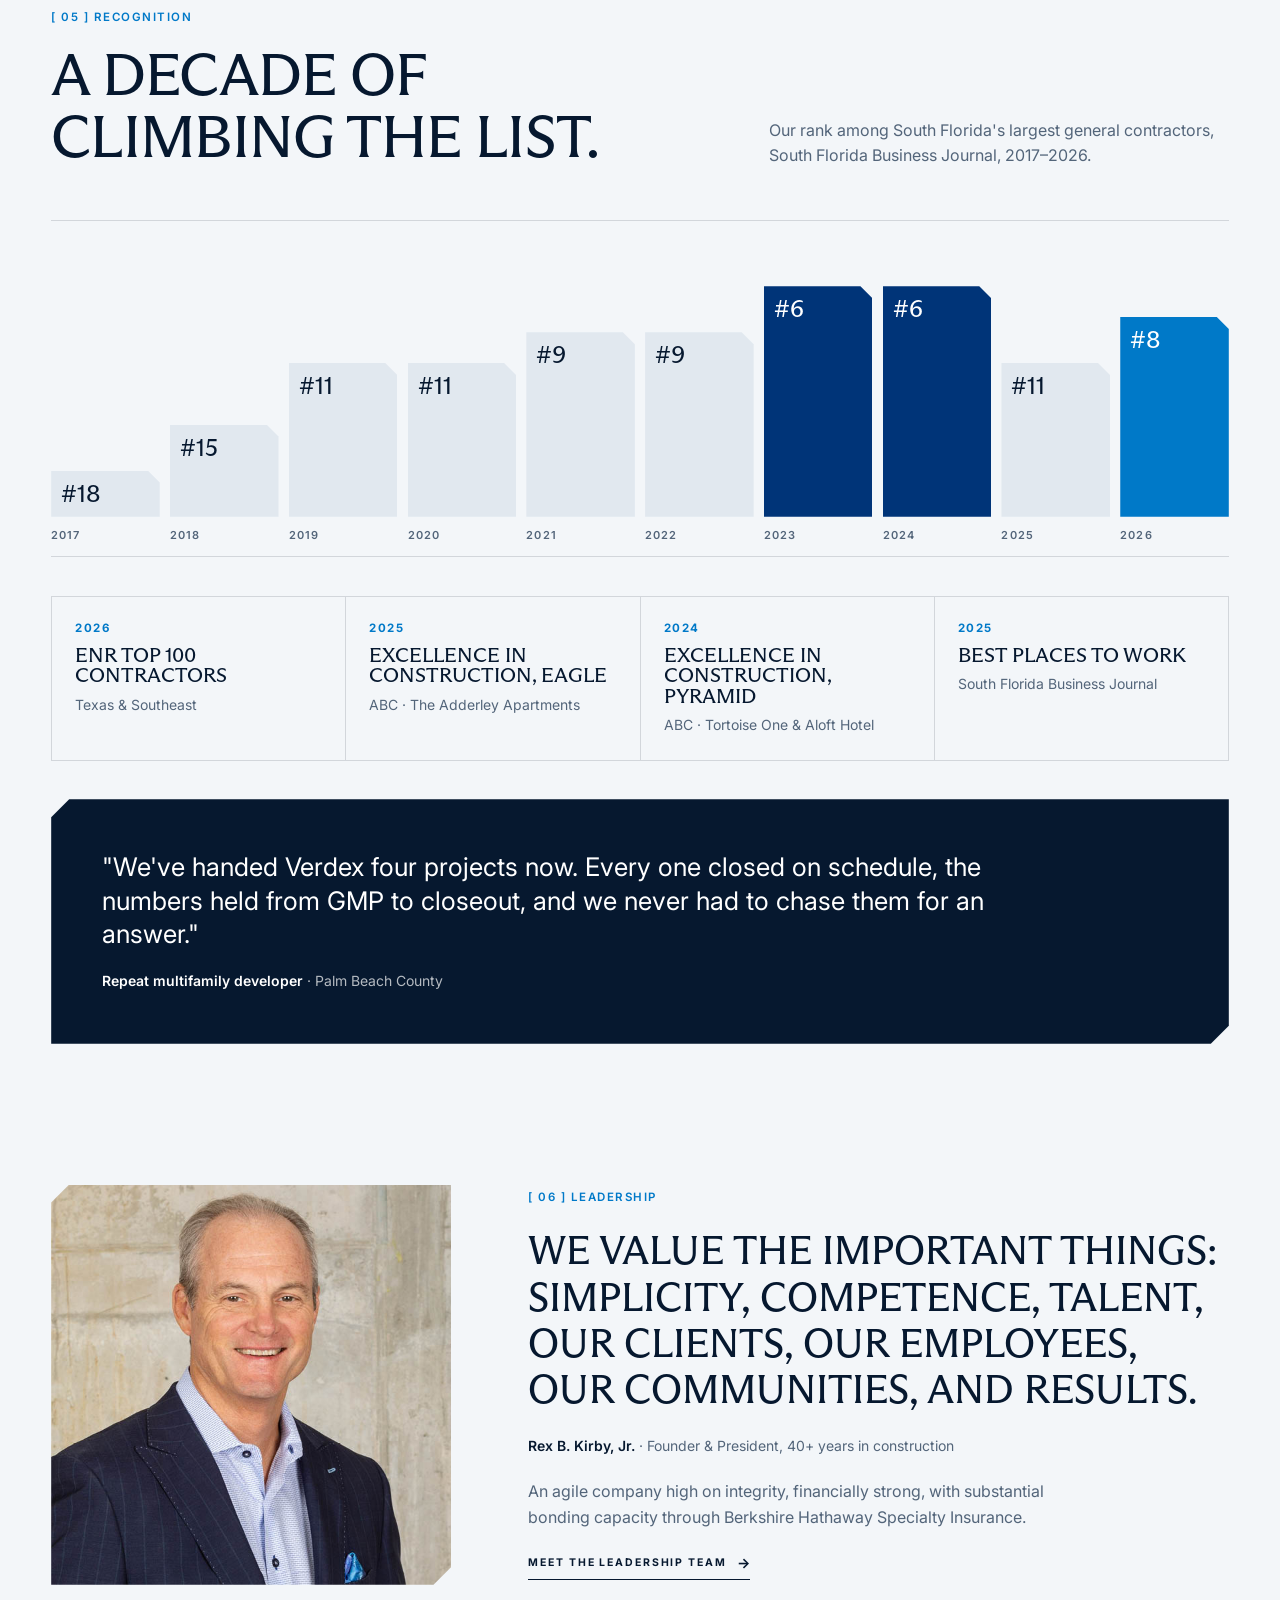
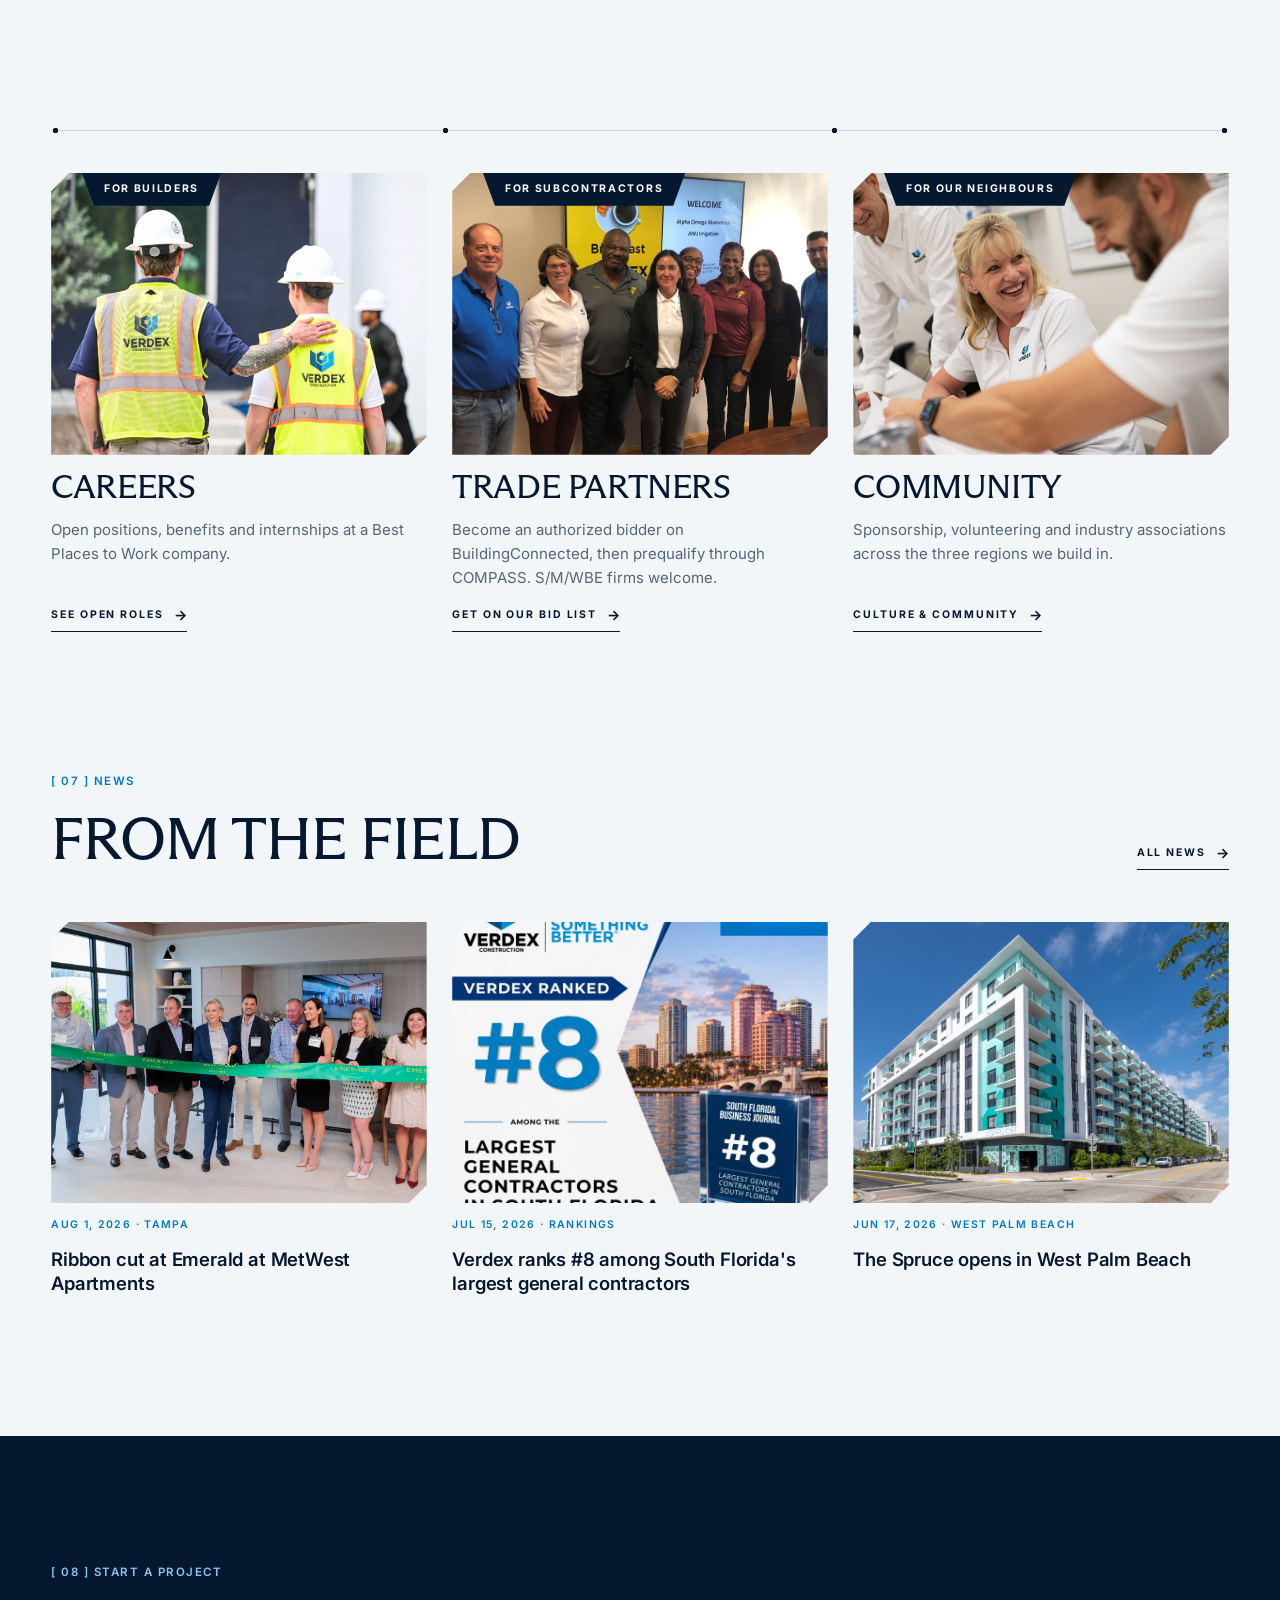
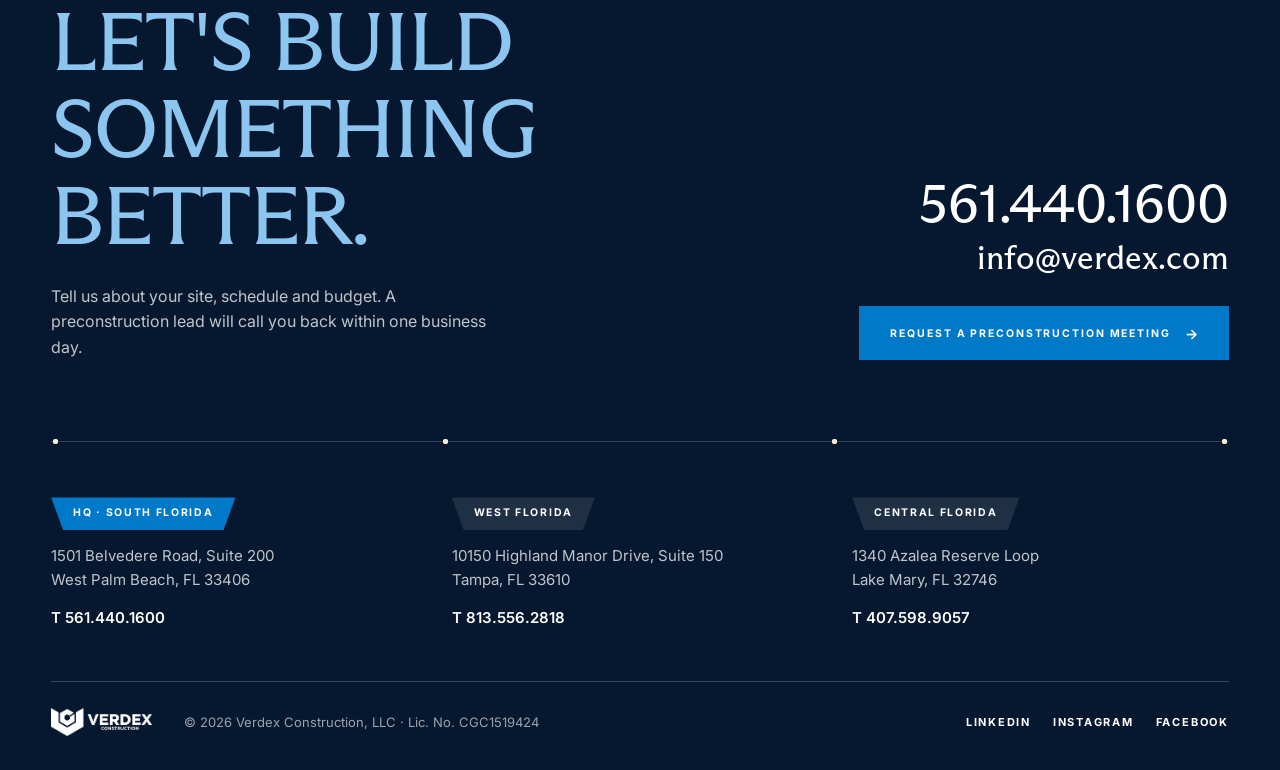
==== commit e93310aa: "Keep every link on the page and quicken the tag drops - All verdex.com and social links now jump to " ====
--- a/index.html
+++ b/index.html
@@ -21,34 +21,34 @@
     <a href="tel:+18135562818">Tampa 813.556.2818</a>
     <a href="tel:+14075989057">Orlando 407.598.9057</a>
     <span class="util__sep"></span>
-    <a href="https://verdex.com/careers/">Careers</a>
-    <a href="https://verdex.com/trade-partners/">Trade partners</a>
+    <a href="#doors">Careers</a>
+    <a href="#doors">Trade partners</a>
   </div>
   <div class="bar">
     <a class="bar__logo" href="#top" aria-label="Verdex Construction home"><img src="media/logo.png" alt="Verdex Construction" width="235" height="65"></a>
     <nav class="nav" aria-label="Main">
       <ul class="nav__list">
-        <li><a href="https://verdex.com/projects/">Projects</a><button class="nav__tog" aria-label="Show project sectors" aria-expanded="false"></button>
+        <li><a href="#work">Projects</a><button class="nav__tog" aria-label="Show project sectors" aria-expanded="false"></button>
           <ul class="sub">
-            <li><a href="https://verdex.com/multifamily/">Multifamily</a></li>
-            <li><a href="https://verdex.com/industrial-manufacturing/">Industrial / Manufacturing</a></li>
-            <li><a href="https://verdex.com/commercial-retail-construction/">Commercial / Retail</a></li>
-            <li><a href="https://verdex.com/senior-living/">Senior Living</a></li>
-            <li><a href="https://verdex.com/hospitality/">Hospitality</a></li>
-            <li><a href="https://verdex.com/tenant-improvements/">Tenant Improvements</a></li>
-            <li><a href="https://verdex.com/government-public-works-education-construction/">Government / Education</a></li>
-            <li><a href="https://verdex.com/non-profit/">Non-Profit</a></li>
+            <li><a href="#work">Multifamily</a></li>
+            <li><a href="#work">Industrial / Manufacturing</a></li>
+            <li><a href="#work">Commercial / Retail</a></li>
+            <li><a href="#work">Senior Living</a></li>
+            <li><a href="#work">Hospitality</a></li>
+            <li><a href="#work">Tenant Improvements</a></li>
+            <li><a href="#work">Government / Education</a></li>
+            <li><a href="#work">Non-Profit</a></li>
           </ul></li>
-        <li><a href="https://verdex.com/expertise/">Expertise</a></li>
-        <li><a href="https://verdex.com/safety/">Safety</a></li>
-        <li><a href="https://verdex.com/about-us/">About</a><button class="nav__tog" aria-label="Show about pages" aria-expanded="false"></button>
+        <li><a href="#how">Expertise</a></li>
+        <li><a href="#safety">Safety</a></li>
+        <li><a href="#leadership">About</a><button class="nav__tog" aria-label="Show about pages" aria-expanded="false"></button>
           <ul class="sub">
-            <li><a href="https://verdex.com/about-us-verdex-construction/">About us</a></li>
-            <li><a href="https://verdex.com/about-us/#leadership">Leadership</a></li>
-            <li><a href="https://verdex.com/awards-achievements/">Awards + achievements</a></li>
-            <li><a href="https://verdex.com/culture-community/">Culture + community</a></li>
+            <li><a href="#leadership">About us</a></li>
+            <li><a href="#leadership">Leadership</a></li>
+            <li><a href="#recognition">Awards + achievements</a></li>
+            <li><a href="#doors">Culture + community</a></li>
           </ul></li>
-        <li><a href="https://verdex.com/news/">News</a></li>
+        <li><a href="#news">News</a></li>
       </ul>
     </nav>
     <a class="bar__cta" href="#start">Start a project</a>
@@ -64,24 +64,24 @@
   <div class="mm__body">
     <div class="mm__group"><button class="mm__head">Projects<i></i></button>
       <div class="mm__panel"><div><ul>
-        <li><a href="https://verdex.com/multifamily/">Multifamily</a></li>
-        <li><a href="https://verdex.com/industrial-manufacturing/">Industrial / Manufacturing</a></li>
-        <li><a href="https://verdex.com/commercial-retail-construction/">Commercial / Retail</a></li>
-        <li><a href="https://verdex.com/senior-living/">Senior Living</a></li>
-        <li><a href="https://verdex.com/hospitality/">Hospitality</a></li>
-        <li><a href="https://verdex.com/tenant-improvements/">Tenant Improvements</a></li>
-        <li><a href="https://verdex.com/government-public-works-education-construction/">Government / Education</a></li>
-        <li><a href="https://verdex.com/non-profit/">Non-Profit</a></li>
+        <li><a href="#work">Multifamily</a></li>
+        <li><a href="#work">Industrial / Manufacturing</a></li>
+        <li><a href="#work">Commercial / Retail</a></li>
+        <li><a href="#work">Senior Living</a></li>
+        <li><a href="#work">Hospitality</a></li>
+        <li><a href="#work">Tenant Improvements</a></li>
+        <li><a href="#work">Government / Education</a></li>
+        <li><a href="#work">Non-Profit</a></li>
       </ul></div></div></div>
-    <div class="mm__group"><a href="https://verdex.com/expertise/">Expertise</a></div>
-    <div class="mm__group"><a href="https://verdex.com/safety/">Safety</a></div>
-    <div class="mm__group"><a href="https://verdex.com/about-us/">About</a></div>
-    <div class="mm__group"><a href="https://verdex.com/news/">News</a></div>
+    <div class="mm__group"><a href="#how">Expertise</a></div>
+    <div class="mm__group"><a href="#safety">Safety</a></div>
+    <div class="mm__group"><a href="#leadership">About</a></div>
+    <div class="mm__group"><a href="#news">News</a></div>
     <div class="mm__util">
       <a href="tel:+15614401600">WPB 561.440.1600</a>
-      <a href="https://verdex.com/careers/">Careers</a>
+      <a href="#doors">Careers</a>
       <a href="tel:+18135562818">Tampa 813.556.2818</a>
-      <a href="https://verdex.com/trade-partners/">Trade partners</a>
+      <a href="#doors">Trade partners</a>
       <a href="tel:+14075989057">Orlando 407.598.9057</a>
     </div>
   </div>
@@ -95,7 +95,7 @@
   <div class="hero__media">
     <img src="media/hero-point.jpg" alt="Aerial of The Point at Palm Beach Gardens apartments at sunset, built by Verdex" fetchpriority="high">
   </div>
-  <a class="hero__tag tab" href="https://verdex.com/solera-at-city-centre-apartments/">
+  <a class="hero__tag tab" href="#work">
     <span>The Point at Palm Beach Gardens</span><span class="tab__dim">136 Class A units · Five stories</span>
   </a>
   <div class="hero__content wrap">
@@ -107,7 +107,7 @@
       <a class="btn btn--light" href="#work">See our work</a>
     </div>
   </div>
-  <a class="rank cut" href="https://verdex.com/awards-achievements/" aria-label="Number 8 largest general contractor in South Florida, South Florida Business Journal 2026">
+  <a class="rank cut" href="#recognition" aria-label="Number 8 largest general contractor in South Florida, South Florida Business Journal 2026">
     <span class="rank__no">#8</span>
     <span class="rank__txt"><b>Largest general contractor in South Florida</b><span>South Florida Business Journal · 2026</span></span>
     <span class="rank__yrs">Ranked 10 years running</span>
@@ -140,28 +140,28 @@
     <p class="sec-lede">Find your project type. Every sector links to the work we've delivered in it.</p>
   </div>
   <ul class="sgrid">
-    <li><a class="scard" href="https://verdex.com/multifamily/">
+    <li><a class="scard" href="#work">
       <span class="scard__top"><span class="scard__name">Multifamily</span><span class="scard__n">(33)</span></span>
       <span class="scard__img"><img src="media/s-multifamily.jpg" alt="Resort-style pool at a Verdex multifamily community" loading="lazy"></span></a></li>
-    <li><a class="scard" href="https://verdex.com/industrial-manufacturing/">
+    <li><a class="scard" href="#work">
       <span class="scard__top"><span class="scard__name">Industrial</span><span class="scard__n">(04)</span></span>
       <span class="scard__img"><img src="media/s-industrial.jpg" alt="Airport Logistics Park warehouse in West Palm Beach" loading="lazy"></span></a></li>
-    <li><a class="scard" href="https://verdex.com/commercial-retail-construction/">
+    <li><a class="scard" href="#work">
       <span class="scard__top"><span class="scard__name">Commercial / Retail</span><span class="scard__n">(03)</span></span>
       <span class="scard__img"><img src="media/s-commercial.jpg" alt="Jupiter mixed-use building at dusk" loading="lazy"></span></a></li>
-    <li><a class="scard" href="https://verdex.com/senior-living/">
+    <li><a class="scard" href="#work">
       <span class="scard__top"><span class="scard__name">Senior Living</span><span class="scard__n">(05)</span></span>
       <span class="scard__img"><img src="media/s-senior.jpg" alt="The Watermark senior living tower in West Palm Beach" loading="lazy"></span></a></li>
-    <li><a class="scard" href="https://verdex.com/hospitality/">
+    <li><a class="scard" href="#work">
       <span class="scard__top"><span class="scard__name">Hospitality</span><span class="scard__n">(06)</span></span>
       <span class="scard__img"><img src="media/s-hospitality.jpg" alt="Aerial of the Canopy by Hilton hotel in West Palm Beach" loading="lazy"></span></a></li>
-    <li><a class="scard" href="https://verdex.com/tenant-improvements/">
+    <li><a class="scard" href="#work">
       <span class="scard__top"><span class="scard__name">Tenant Improvements</span><span class="scard__n">(14)</span></span>
       <span class="scard__img"><img src="media/s-ti.jpg" alt="Neptune Wellness office boardroom buildout" loading="lazy"></span></a></li>
-    <li><a class="scard" href="https://verdex.com/government-public-works-education-construction/">
+    <li><a class="scard" href="#work">
       <span class="scard__top"><span class="scard__name">Government / Education</span><span class="scard__n">(11)</span></span>
       <span class="scard__img"><img src="media/s-gov.jpg" alt="Village Hall of Royal Palm Beach" loading="lazy"></span></a></li>
-    <li><a class="scard" href="https://verdex.com/non-profit/">
+    <li><a class="scard" href="#work">
       <span class="scard__top"><span class="scard__name">Non-Profit</span><span class="scard__n">(05)</span></span>
       <span class="scard__img"><img src="media/s-nonprofit.jpg" alt="HomeSafe campus building" loading="lazy"></span></a></li>
   </ul>
@@ -174,22 +174,22 @@
       <p class="idx">[ 02 ] Selected work</p>
       <h2 class="display sec-title" data-lines><span>Built, delivered,</span><span>awarded.</span></h2>
     </div>
-    <a class="link" href="https://verdex.com/projects/">All 77 projects</a>
+    <a class="link" href="#work">All 77 projects</a>
   </div>
   <div class="wgrid">
-    <a class="wcard wcard--a" href="https://verdex.com/vine-on-clematis/">
+    <a class="wcard wcard--a" href="#work">
       <span class="wcard__img cut"><img src="media/hero-vine.jpg" alt="Vine on Clematis apartments in West Palm Beach" loading="lazy"><span class="tab tab--on">Multifamily</span></span>
       <span class="wcard__meta"><span class="wcard__name">Vine on Clematis</span><span class="wcard__facts"><span>West Palm Beach, FL</span><span>Mid-rise apartments</span></span></span>
     </a>
-    <a class="wcard wcard--b" href="https://verdex.com/multifamily/">
+    <a class="wcard wcard--b" href="#work">
       <span class="wcard__img cut"><img src="media/p-tortoise.jpg" alt="Tortoise One Apartments" loading="lazy"><span class="tab tab--on">Multifamily</span></span>
       <span class="wcard__meta"><span class="wcard__name">Tortoise One Apartments</span><span class="wcard__facts"><span>ABC Pyramid Award 2024</span><span>$50–80M category</span></span></span>
     </a>
-    <a class="wcard wcard--c" href="https://verdex.com/hospitality/">
+    <a class="wcard wcard--c" href="#work">
       <span class="wcard__img cut"><img src="media/p-aloft.jpg" alt="Aloft Hotel pool deck in Fort Lauderdale" loading="lazy"><span class="tab tab--on">Hospitality</span></span>
       <span class="wcard__meta"><span class="wcard__name">Aloft Hotel</span><span class="wcard__facts"><span>Fort Lauderdale, FL</span><span>ABC Pyramid Award 2024</span></span></span>
     </a>
-    <a class="wcard wcard--d" href="https://verdex.com/industrial-manufacturing/">
+    <a class="wcard wcard--d" href="#work">
       <span class="wcard__img cut"><img src="media/p-turnpike.jpg" alt="Turnpike Business Park warehouse" loading="lazy"><span class="tab tab--on">Industrial</span></span>
       <span class="wcard__meta"><span class="wcard__name">Turnpike Business Park</span><span class="wcard__facts"><span>West Palm Beach, FL</span><span>Industrial / warehouse</span></span></span>
     </a>
@@ -247,7 +247,7 @@
         <li><b>STEP Silver</b><span>ABC safety management award, 2023 &amp; 2024</span></li>
       </ul>
     </div>
-    <a class="link link--l" href="https://verdex.com/safety/">How our safety committee works</a>
+    <a class="link link--l" href="#safety">How our safety committee works</a>
   </div>
 </section>
 
@@ -283,29 +283,29 @@
     <p class="lead__q">We value the important things: simplicity, competence, talent, our clients, our employees, our communities, and results.</p>
     <p class="lead__by"><b>Rex B. Kirby, Jr.</b> · Founder &amp; President, 40+ years in construction</p>
     <p class="lead__t">An agile company high on integrity, financially strong, with substantial bonding capacity through Berkshire Hathaway Specialty Insurance.</p>
-    <a class="link" href="https://verdex.com/about-us/#leadership">Meet the leadership team</a>
+    <a class="link" href="#leadership">Meet the leadership team</a>
   </div>
 </section>
 
 <!-- ============ DOORS ============ -->
-<section class="doors wrap" aria-label="Work with Verdex">
+<section class="doors wrap" id="doors" aria-label="Work with Verdex">
   <div class="rule rule--3"></div>
   <div class="dgrid">
-    <a class="door" href="https://verdex.com/careers/">
+    <a class="door" href="#doors">
       <span class="door__img cut"><img src="media/careers.jpg" alt="Two Verdex team members in vests on site" loading="lazy"></span>
       <span class="tab tab--ink">For builders</span>
       <span class="door__t display">Careers</span>
       <span class="door__d">Open positions, benefits and internships at a Best Places to Work company.</span>
       <span class="link">See open roles</span>
     </a>
-    <a class="door" href="https://verdex.com/trade-partners/">
+    <a class="door" href="#doors">
       <span class="door__img cut"><img src="media/trades.jpg" alt="Verdex S/M/WBE trade partner breakfast" loading="lazy"></span>
       <span class="tab tab--ink">For subcontractors</span>
       <span class="door__t display">Trade partners</span>
       <span class="door__d">Become an authorized bidder on BuildingConnected, then prequalify through COMPASS. S/M/WBE firms welcome.</span>
       <span class="link">Get on our bid list</span>
     </a>
-    <a class="door" href="https://verdex.com/culture-community/">
+    <a class="door" href="#doors">
       <span class="door__img cut"><img src="media/culture.jpg" alt="Verdex team volunteering together" loading="lazy"></span>
       <span class="tab tab--ink">For our neighbours</span>
       <span class="door__t display">Community</span>
@@ -322,18 +322,18 @@
       <p class="idx">[ 07 ] News</p>
       <h2 class="display sec-title" data-lines><span>From the field</span></h2>
     </div>
-    <a class="link" href="https://verdex.com/news/">All news</a>
+    <a class="link" href="#news">All news</a>
   </div>
   <div class="ngrid">
-    <a class="ncard" href="https://verdex.com/verdex-celebrates-the-ribbon-cutting-of-emerald-at-metwest-in-tampa/">
+    <a class="ncard" href="#news">
       <span class="ncard__img cut"><img src="media/n1.jpg" alt="Ribbon cutting at Emerald at MetWest" loading="lazy"></span>
       <span class="ncard__d">Aug 1, 2026 · Tampa</span>
       <span class="ncard__t">Ribbon cut at Emerald at MetWest Apartments</span></a>
-    <a class="ncard" href="https://verdex.com/verdex-earns-8-ranking-among-south-floridas-largest-general-contractors/">
+    <a class="ncard" href="#news">
       <span class="ncard__img cut"><img src="media/n3.jpg" alt="Verdex ranked number 8 graphic" loading="lazy"></span>
       <span class="ncard__d">Jul 15, 2026 · Rankings</span>
       <span class="ncard__t">Verdex ranks #8 among South Florida's largest general contractors</span></a>
-    <a class="ncard" href="https://verdex.com/verdex-celebrates-grand-opening-of-the-spruce-in-west-palm-beach/">
+    <a class="ncard" href="#news">
       <span class="ncard__img cut"><img src="media/n2.png" alt="The Spruce apartments in West Palm Beach" loading="lazy"></span>
       <span class="ncard__d">Jun 17, 2026 · West Palm Beach</span>
       <span class="ncard__t">The Spruce opens in West Palm Beach</span></a>
@@ -354,7 +354,7 @@
       <div class="start__c">
         <a class="start__big" href="tel:+15614401600">561.440.1600</a>
         <a class="start__big start__big--s" href="mailto:info@verdex.com">info@verdex.com</a>
-        <a class="btn btn--blue" href="https://verdex.com/contact/">Request a preconstruction meeting</a>
+        <a class="btn btn--blue" href="#start">Request a preconstruction meeting</a>
       </div>
     </div>
     <div class="rule rule--l rule--3"></div>
@@ -366,7 +366,7 @@
     <div class="ftr__base">
       <img class="ftr__logo" src="media/logo.png" alt="Verdex Construction" width="235" height="65">
       <span>© <span id="yr">2026</span> Verdex Construction, LLC · Lic. No. CGC1519424</span>
-      <span class="ftr__soc"><a href="https://www.linkedin.com/company/verdex-construction/">LinkedIn</a><a href="https://www.instagram.com/verdexconstruction/">Instagram</a><a href="https://www.facebook.com/VerdexConstruction/">Facebook</a></span>
+      <span class="ftr__soc"><a href="#top">LinkedIn</a><a href="#top">Instagram</a><a href="#top">Facebook</a></span>
     </div>
   </div>
 </footer>
--- a/styles.css
+++ b/styles.css
@@ -385,9 +385,9 @@
 /* tags drop down from the top edge: the hero tag on load, the rest as their card comes into view */
 @keyframes tabDrop{from{clip-path:polygon(0 0,100% 0,calc(100% - 12px) 0,12px 0);transform:translateY(-70%)}
   to{clip-path:polygon(0 0,100% 0,calc(100% - 12px) 100%,12px 100%);transform:none}}
-.js .hero__tag{animation:tabDrop .9s var(--ease) .7s both}
+.js .hero__tag{animation:tabDrop .55s var(--ease) .35s both}
 .js .drop{clip-path:polygon(0 0,100% 0,calc(100% - 12px) 0,12px 0);transform:translateY(-70%);
-  transition:clip-path .8s var(--ease) var(--d,.35s),transform .8s var(--ease) var(--d,.35s)}
+  transition:clip-path .5s var(--ease) var(--d,.15s),transform .5s var(--ease) var(--d,.15s)}
 .js .drop.in{clip-path:polygon(0 0,100% 0,calc(100% - 12px) 100%,12px 100%);transform:none}
 /* list items rise in one after another */
 .js .stagger>*{opacity:0;transform:translateY(18px);transition:opacity .7s var(--ease),transform .7s var(--ease)}
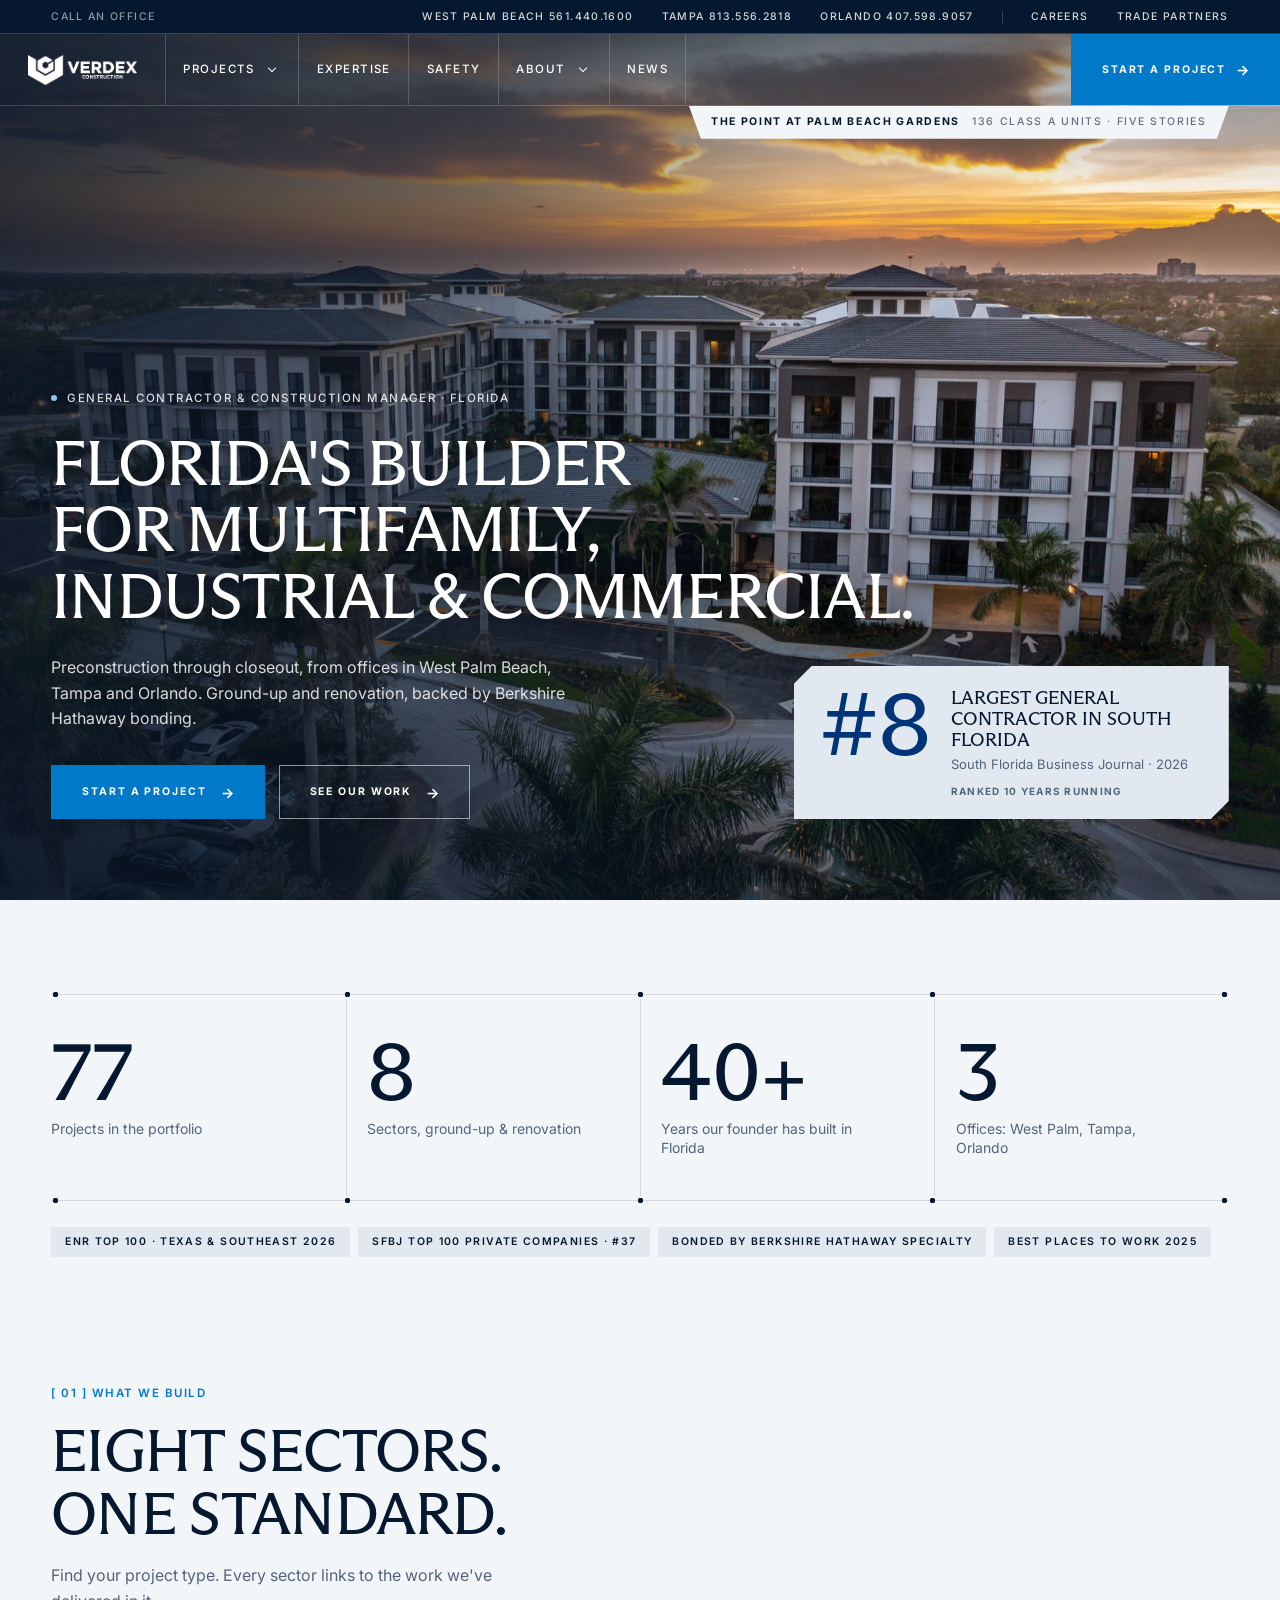
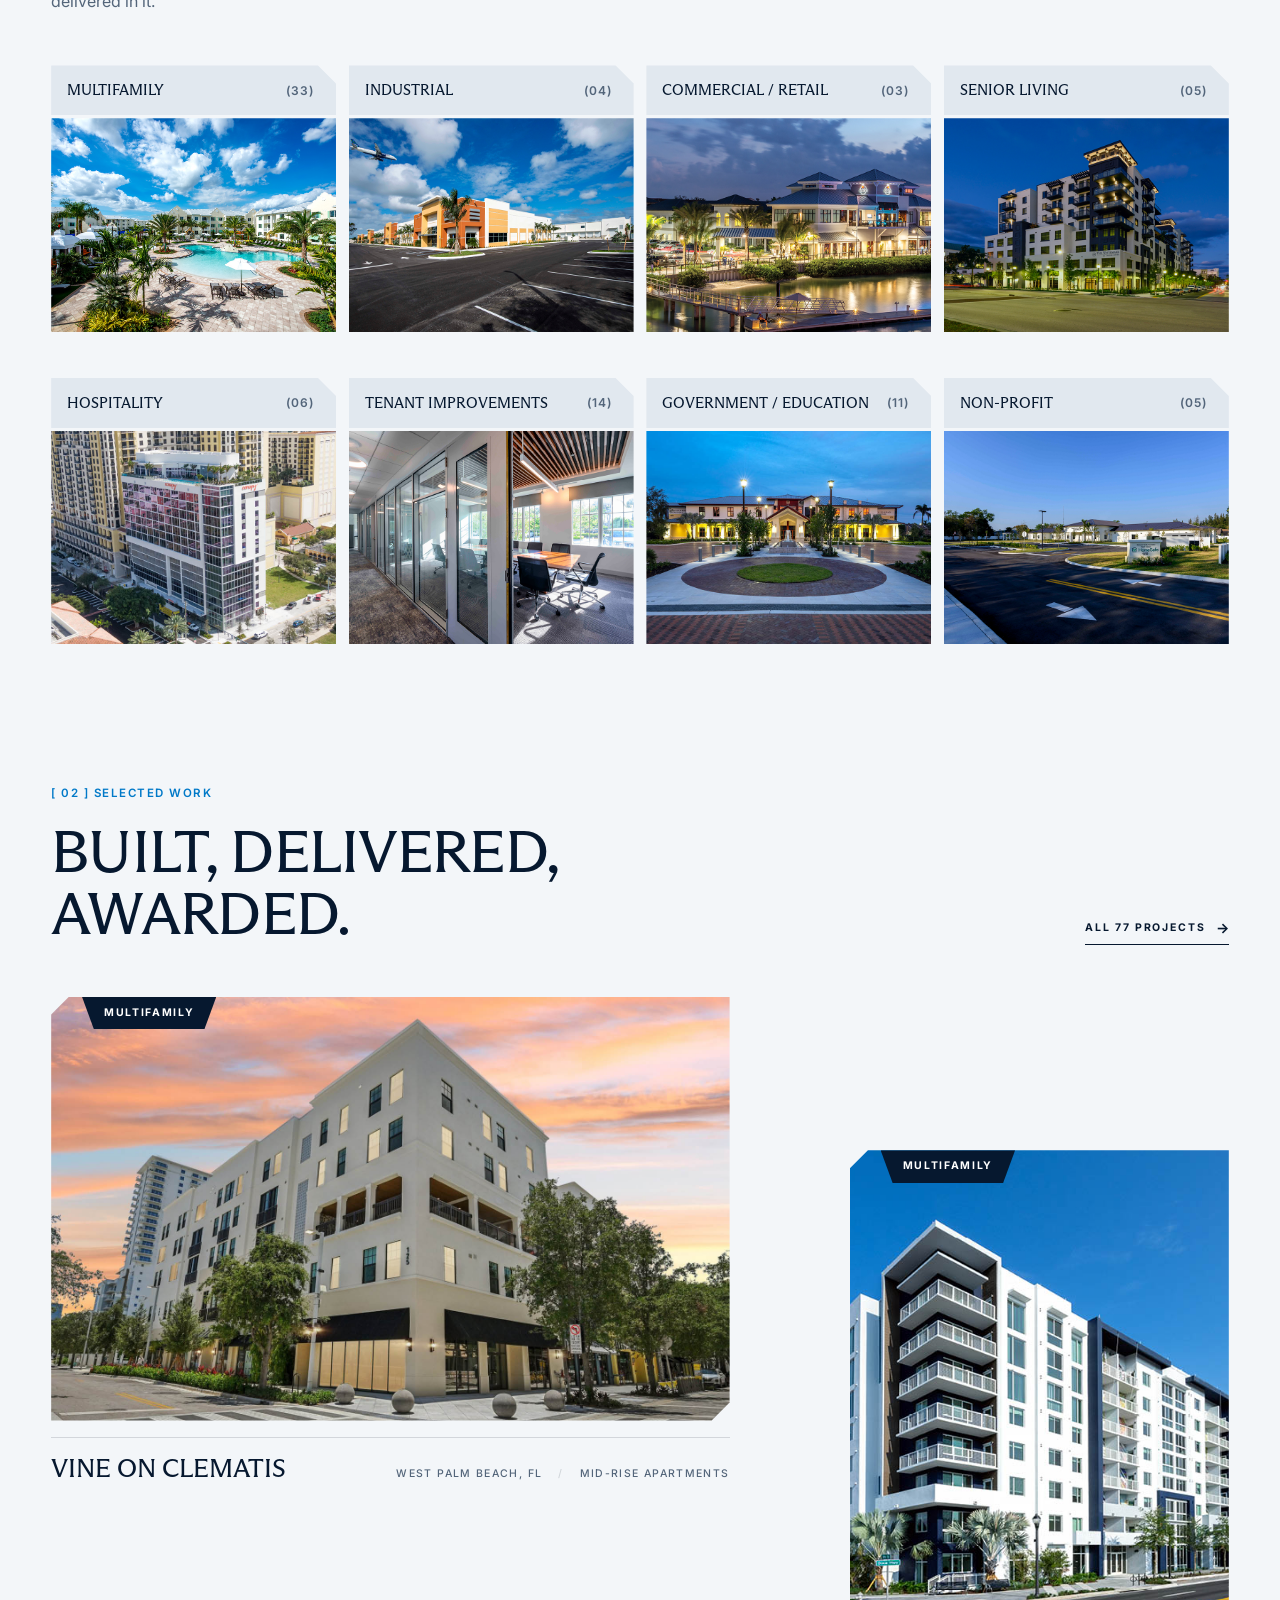
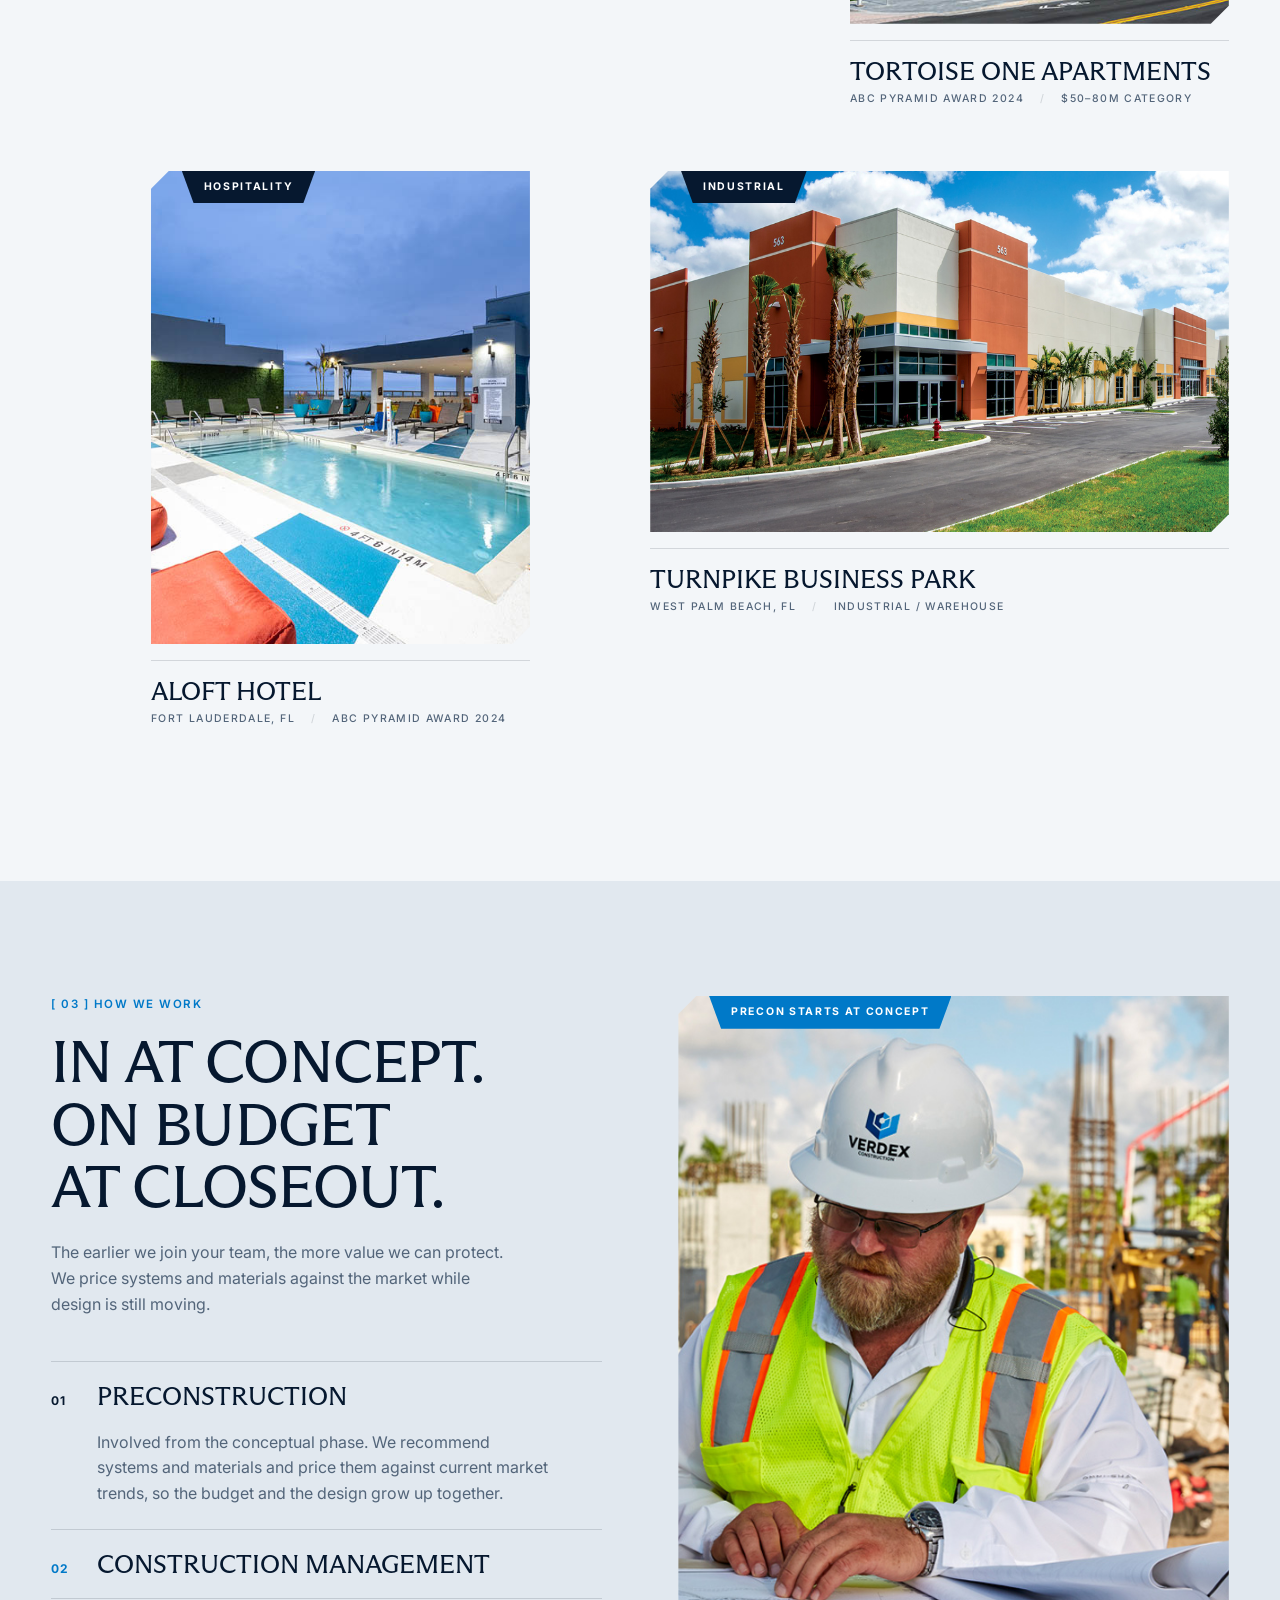
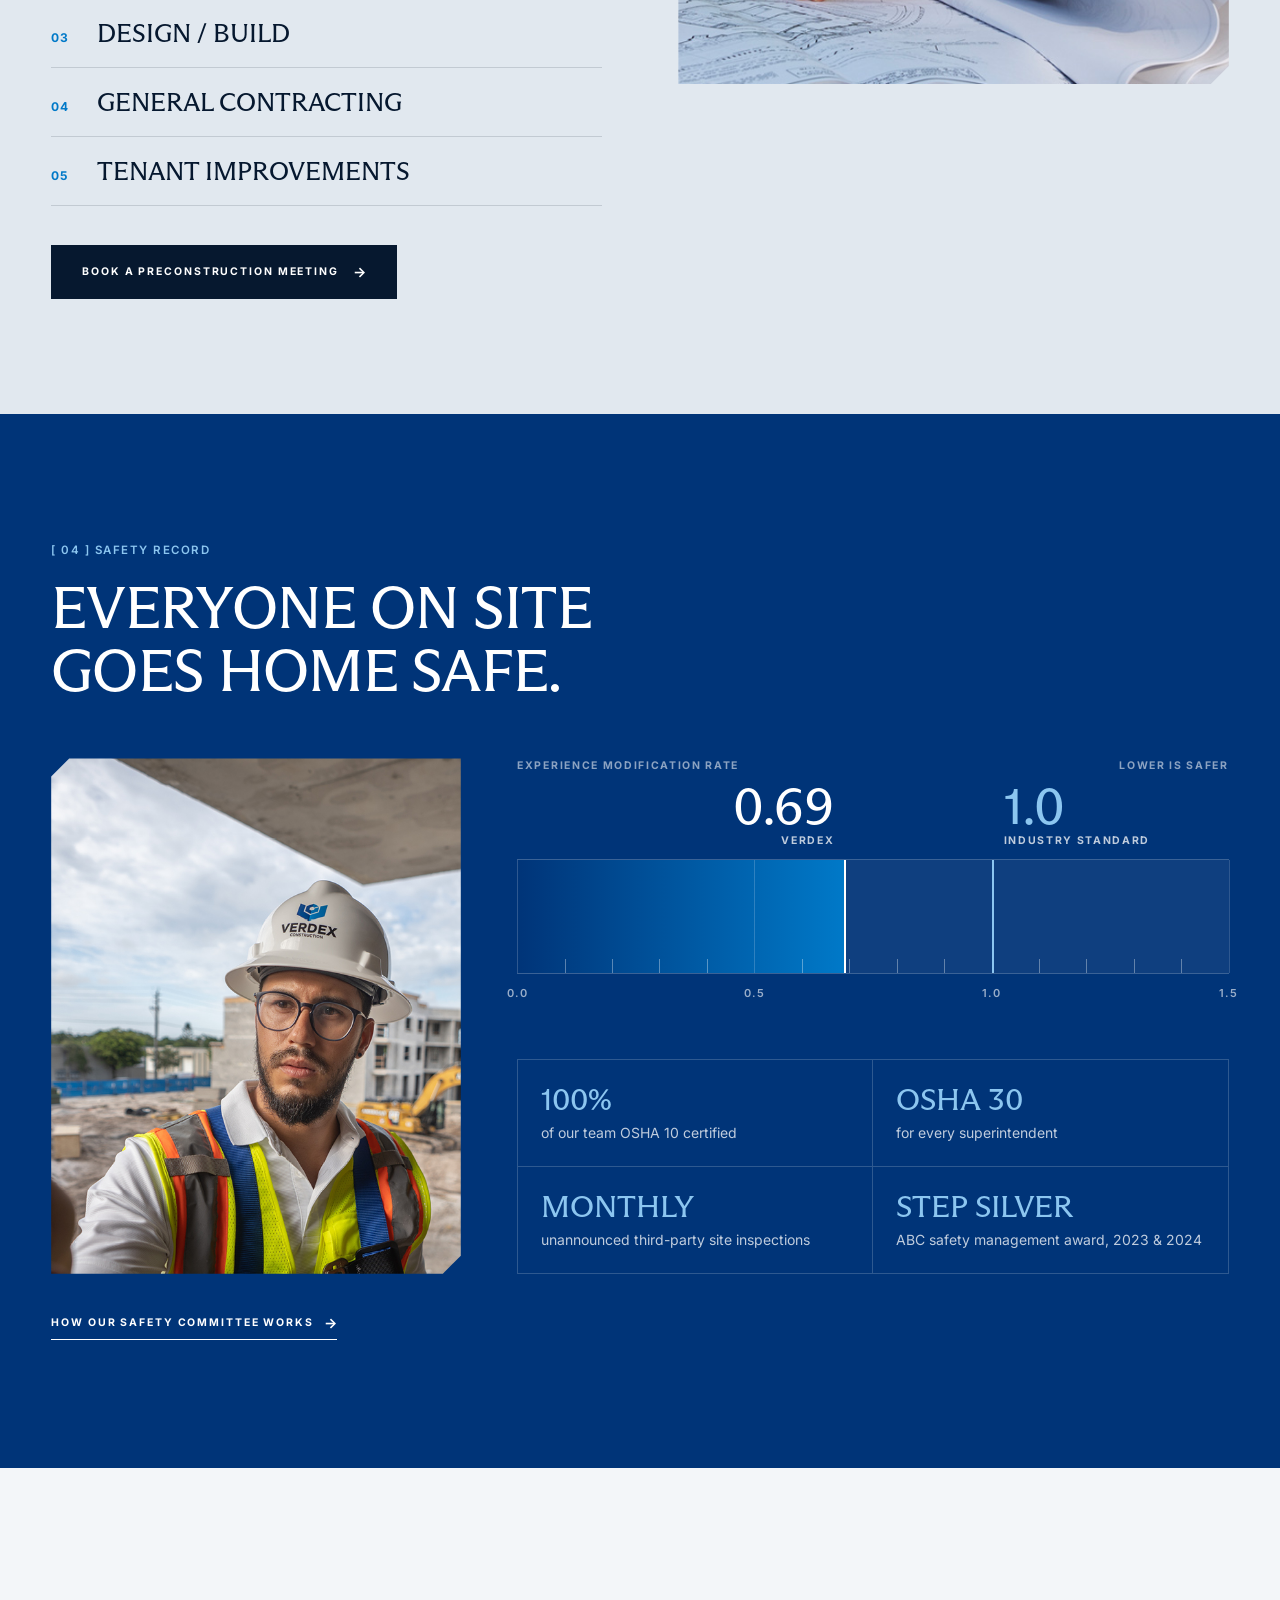
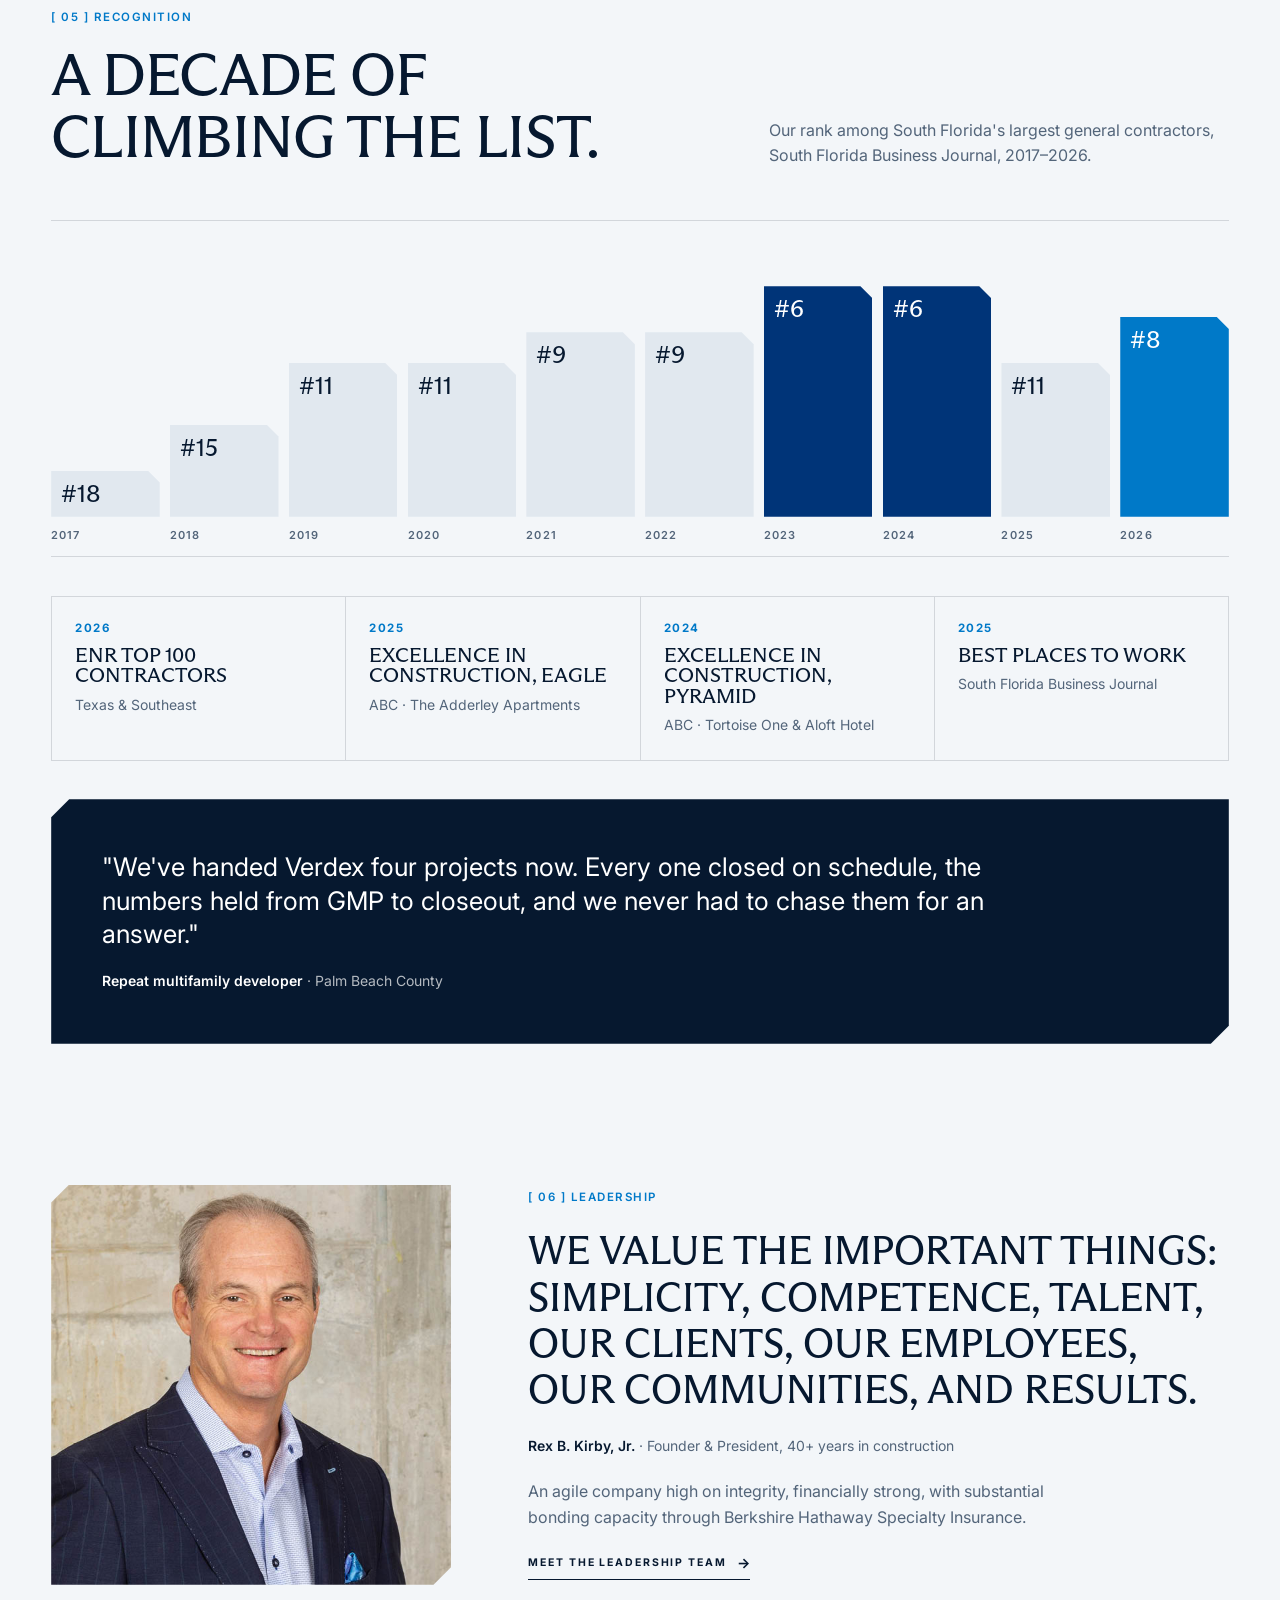
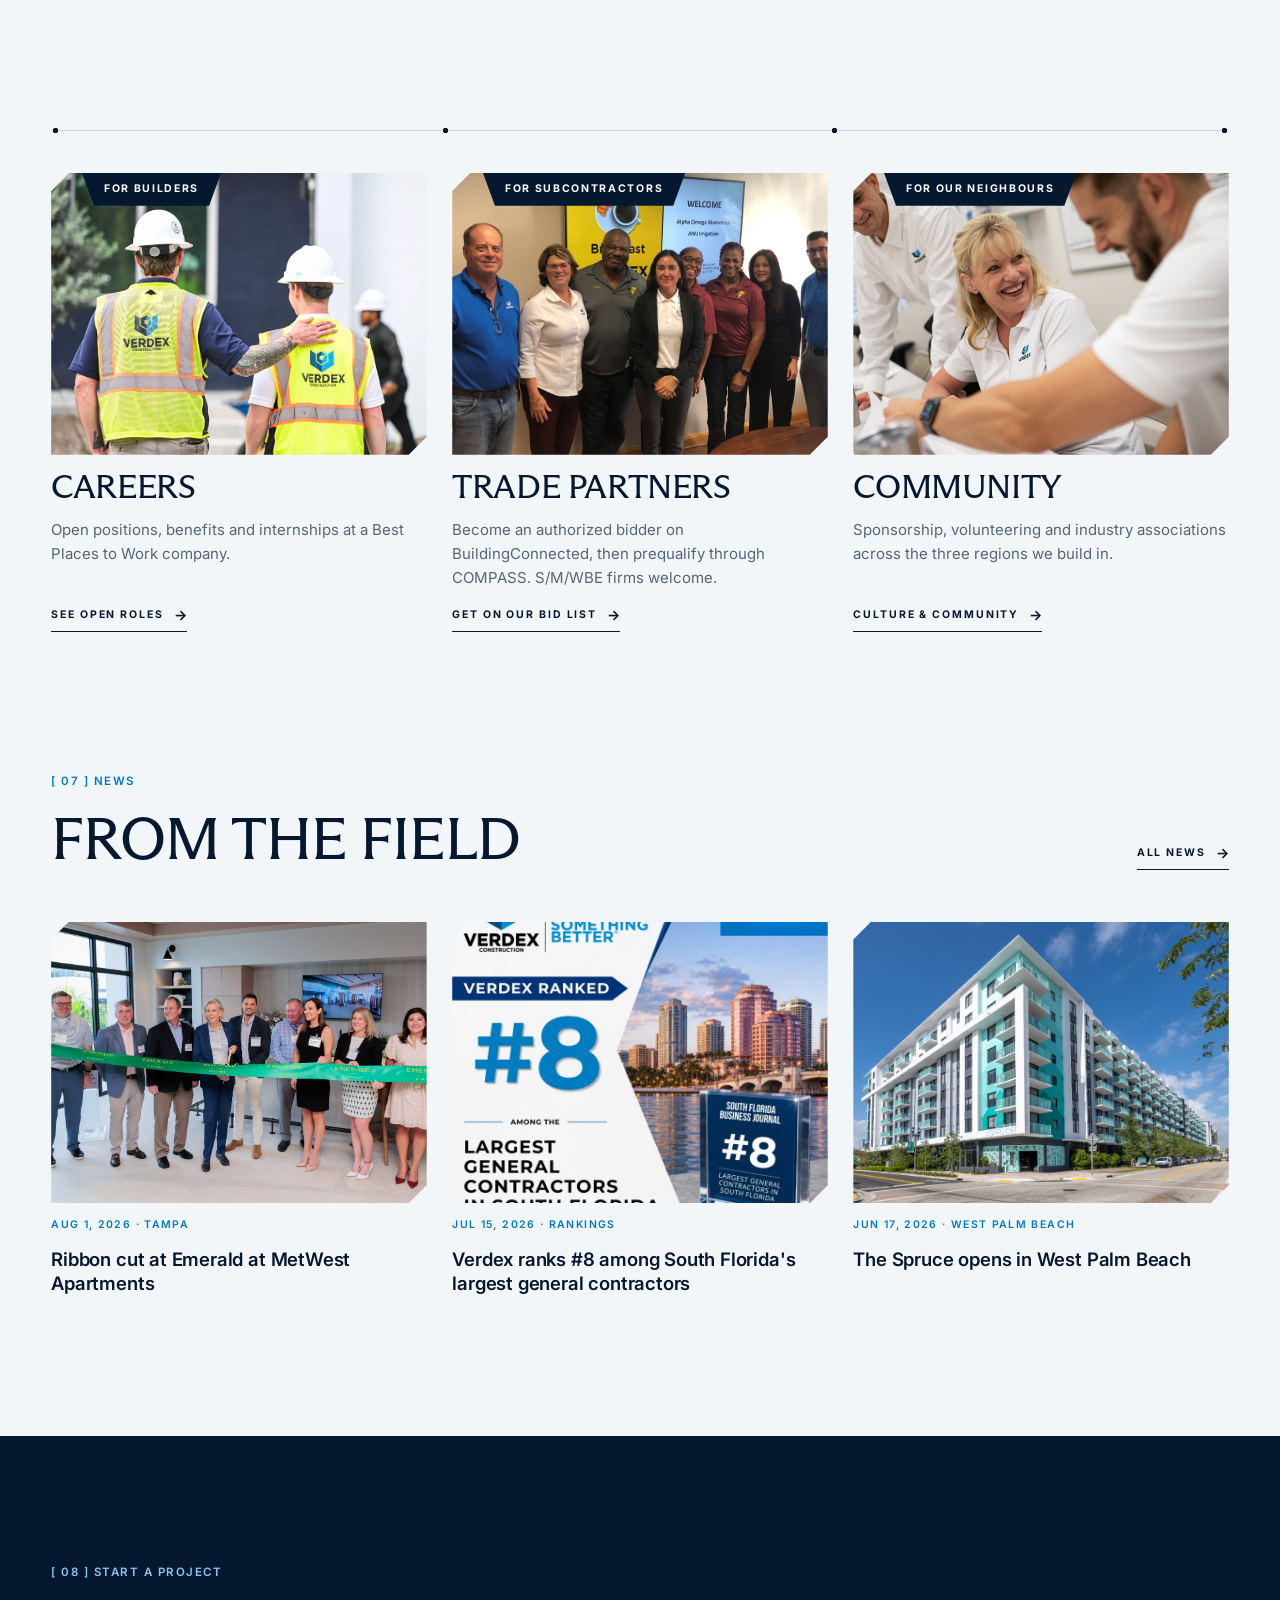
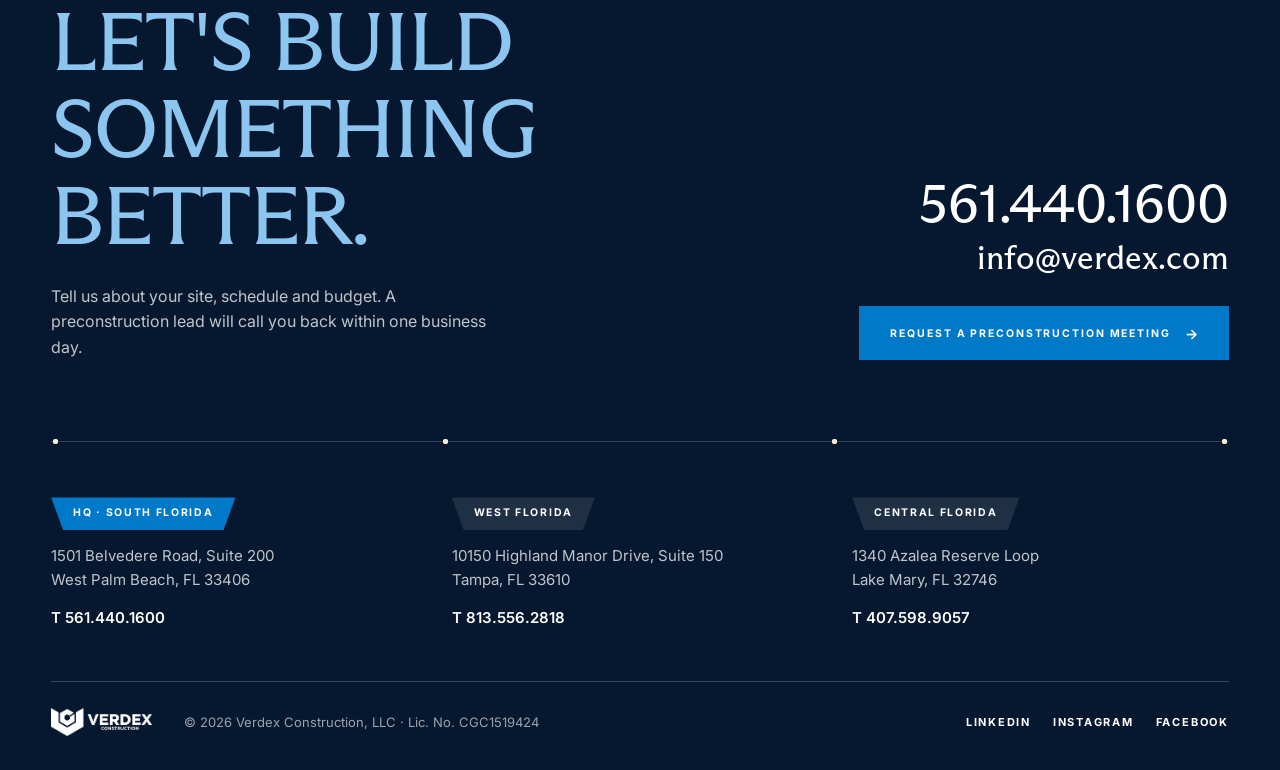
==== commit 7e7c5ec9: "Show phone numbers and email as plain text Co-Authored-By: Claude Opus 5.5 <noreply@anthropic.com>" ====
--- a/index.html
+++ b/index.html
@@ -17,9 +17,9 @@
 <header class="hdr" id="hdr">
   <div class="util">
     <span class="util__lbl">Call an office</span>
-    <a href="tel:+15614401600">West Palm Beach 561.440.1600</a>
-    <a href="tel:+18135562818">Tampa 813.556.2818</a>
-    <a href="tel:+14075989057">Orlando 407.598.9057</a>
+    <a>West Palm Beach 561.440.1600</a>
+    <a>Tampa 813.556.2818</a>
+    <a>Orlando 407.598.9057</a>
     <span class="util__sep"></span>
     <a href="#doors">Careers</a>
     <a href="#doors">Trade partners</a>
@@ -78,11 +78,11 @@
     <div class="mm__group"><a href="#leadership">About</a></div>
     <div class="mm__group"><a href="#news">News</a></div>
     <div class="mm__util">
-      <a href="tel:+15614401600">WPB 561.440.1600</a>
+      <a>WPB 561.440.1600</a>
       <a href="#doors">Careers</a>
-      <a href="tel:+18135562818">Tampa 813.556.2818</a>
+      <a>Tampa 813.556.2818</a>
       <a href="#doors">Trade partners</a>
-      <a href="tel:+14075989057">Orlando 407.598.9057</a>
+      <a>Orlando 407.598.9057</a>
     </div>
   </div>
   <a class="bar__cta mm__cta" href="#start">Start a project</a>
@@ -352,16 +352,16 @@
         <p class="start__l">Tell us about your site, schedule and budget. A preconstruction lead will call you back within one business day.</p>
       </div>
       <div class="start__c">
-        <a class="start__big" href="tel:+15614401600">561.440.1600</a>
-        <a class="start__big start__big--s" href="mailto:info@verdex.com">info@verdex.com</a>
+        <a class="start__big">561.440.1600</a>
+        <a class="start__big start__big--s">info@verdex.com</a>
         <a class="btn btn--blue" href="#start">Request a preconstruction meeting</a>
       </div>
     </div>
     <div class="rule rule--l rule--3"></div>
     <ul class="offices">
-      <li><span class="tab tab--blue">HQ · South Florida</span><address>1501 Belvedere Road, Suite 200<br>West Palm Beach, FL 33406</address><a href="tel:+15614401600">T 561.440.1600</a></li>
-      <li><span class="tab tab--line">West Florida</span><address>10150 Highland Manor Drive, Suite 150<br>Tampa, FL 33610</address><a href="tel:+18135562818">T 813.556.2818</a></li>
-      <li><span class="tab tab--line">Central Florida</span><address>1340 Azalea Reserve Loop<br>Lake Mary, FL 32746</address><a href="tel:+14075989057">T 407.598.9057</a></li>
+      <li><span class="tab tab--blue">HQ · South Florida</span><address>1501 Belvedere Road, Suite 200<br>West Palm Beach, FL 33406</address><a>T 561.440.1600</a></li>
+      <li><span class="tab tab--line">West Florida</span><address>10150 Highland Manor Drive, Suite 150<br>Tampa, FL 33610</address><a>T 813.556.2818</a></li>
+      <li><span class="tab tab--line">Central Florida</span><address>1340 Azalea Reserve Loop<br>Lake Mary, FL 32746</address><a>T 407.598.9057</a></li>
     </ul>
     <div class="ftr__base">
       <img class="ftr__logo" src="media/logo.png" alt="Verdex Construction" width="235" height="65">
--- a/styles.css
+++ b/styles.css
@@ -490,3 +490,6 @@
   .js .hero__tag{animation:none}
   html{scroll-behavior:auto}
 }
+
+/* phone numbers and the email are shown as plain text: no link, no hover */
+a:not([href]){pointer-events:none;cursor:default}
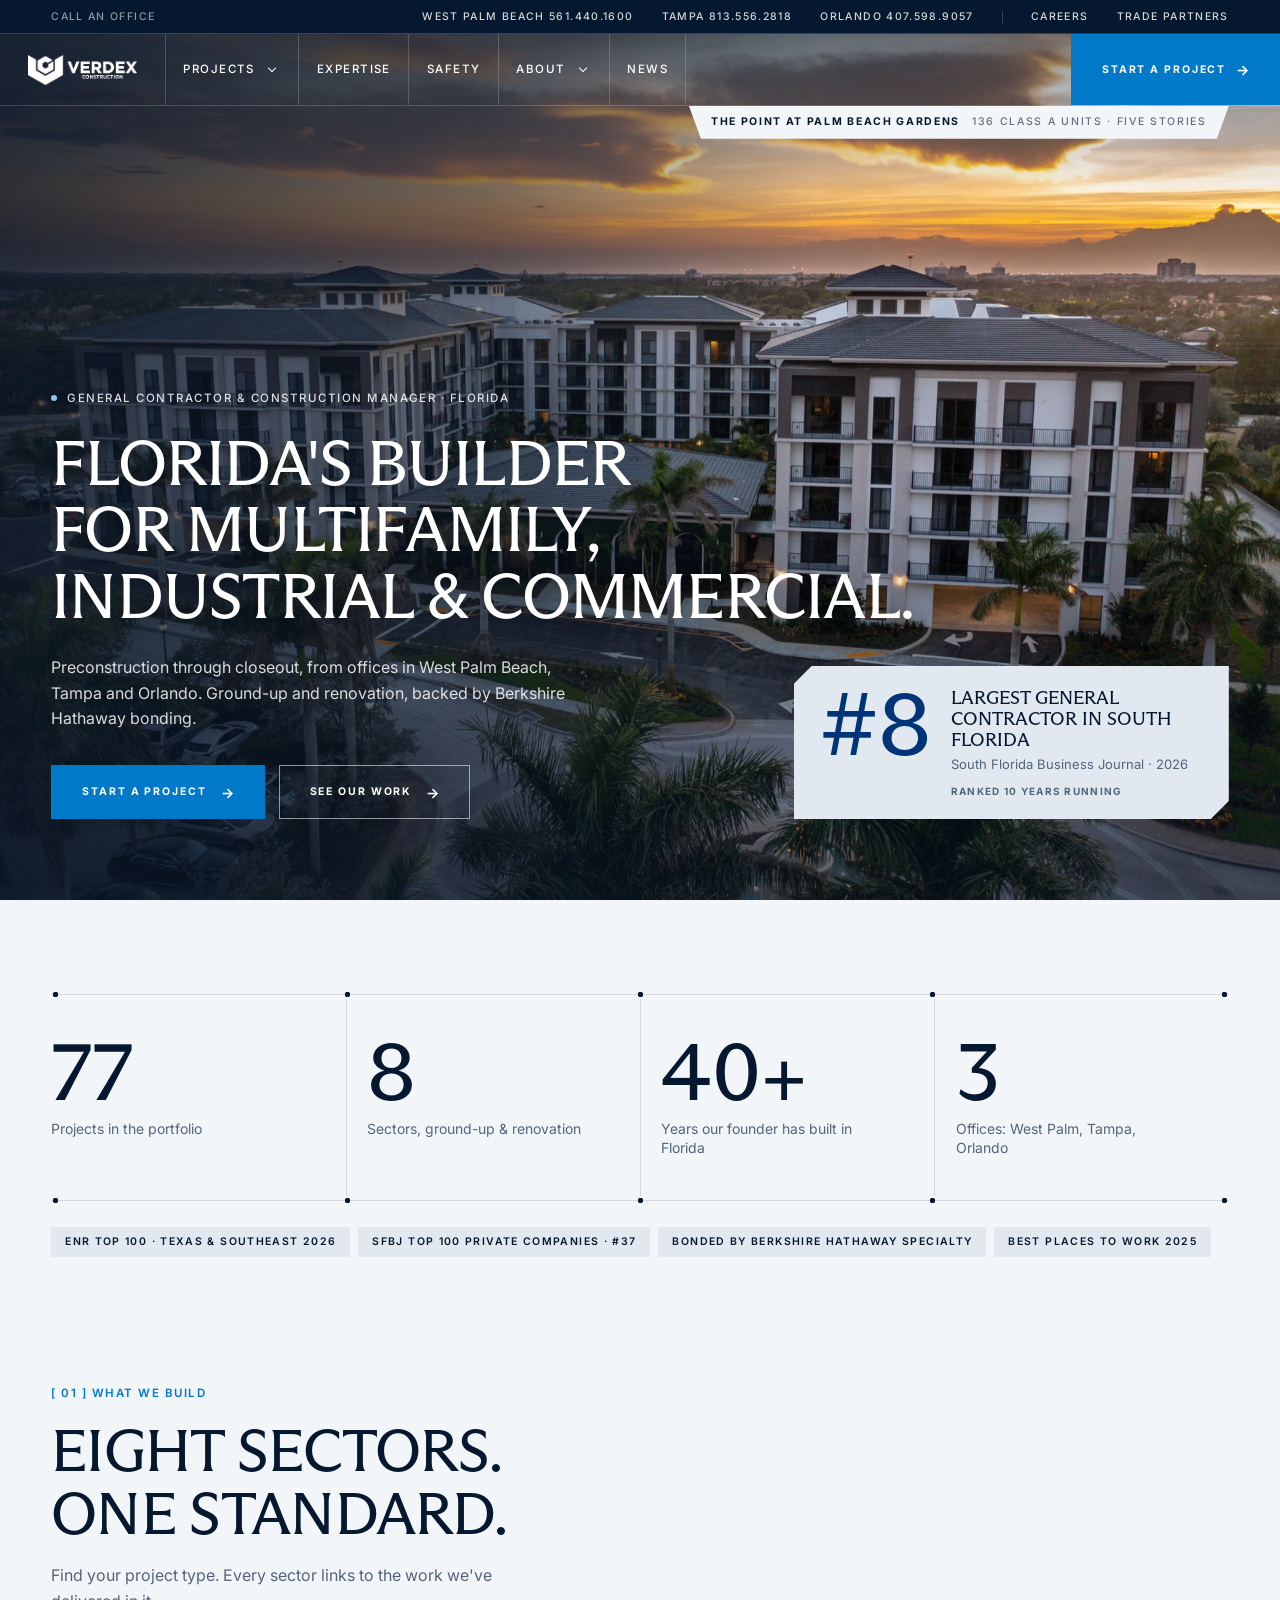
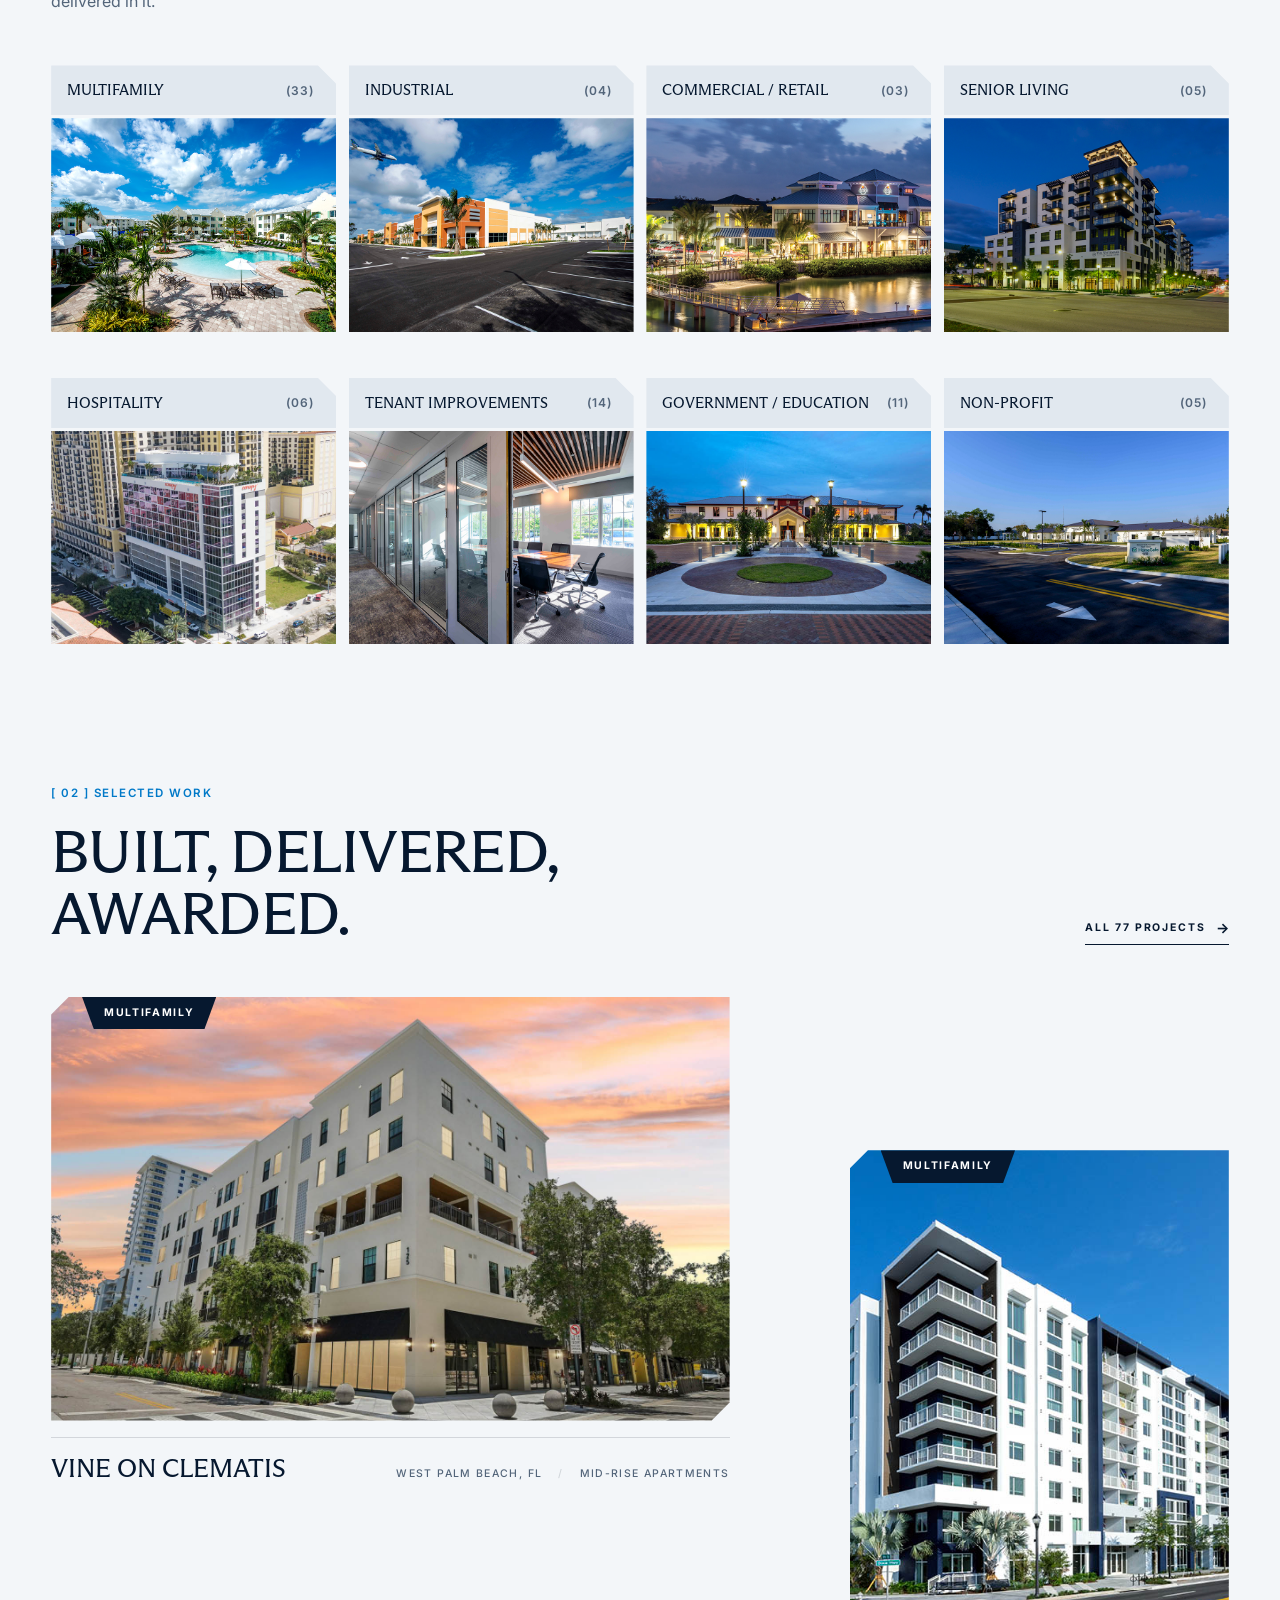
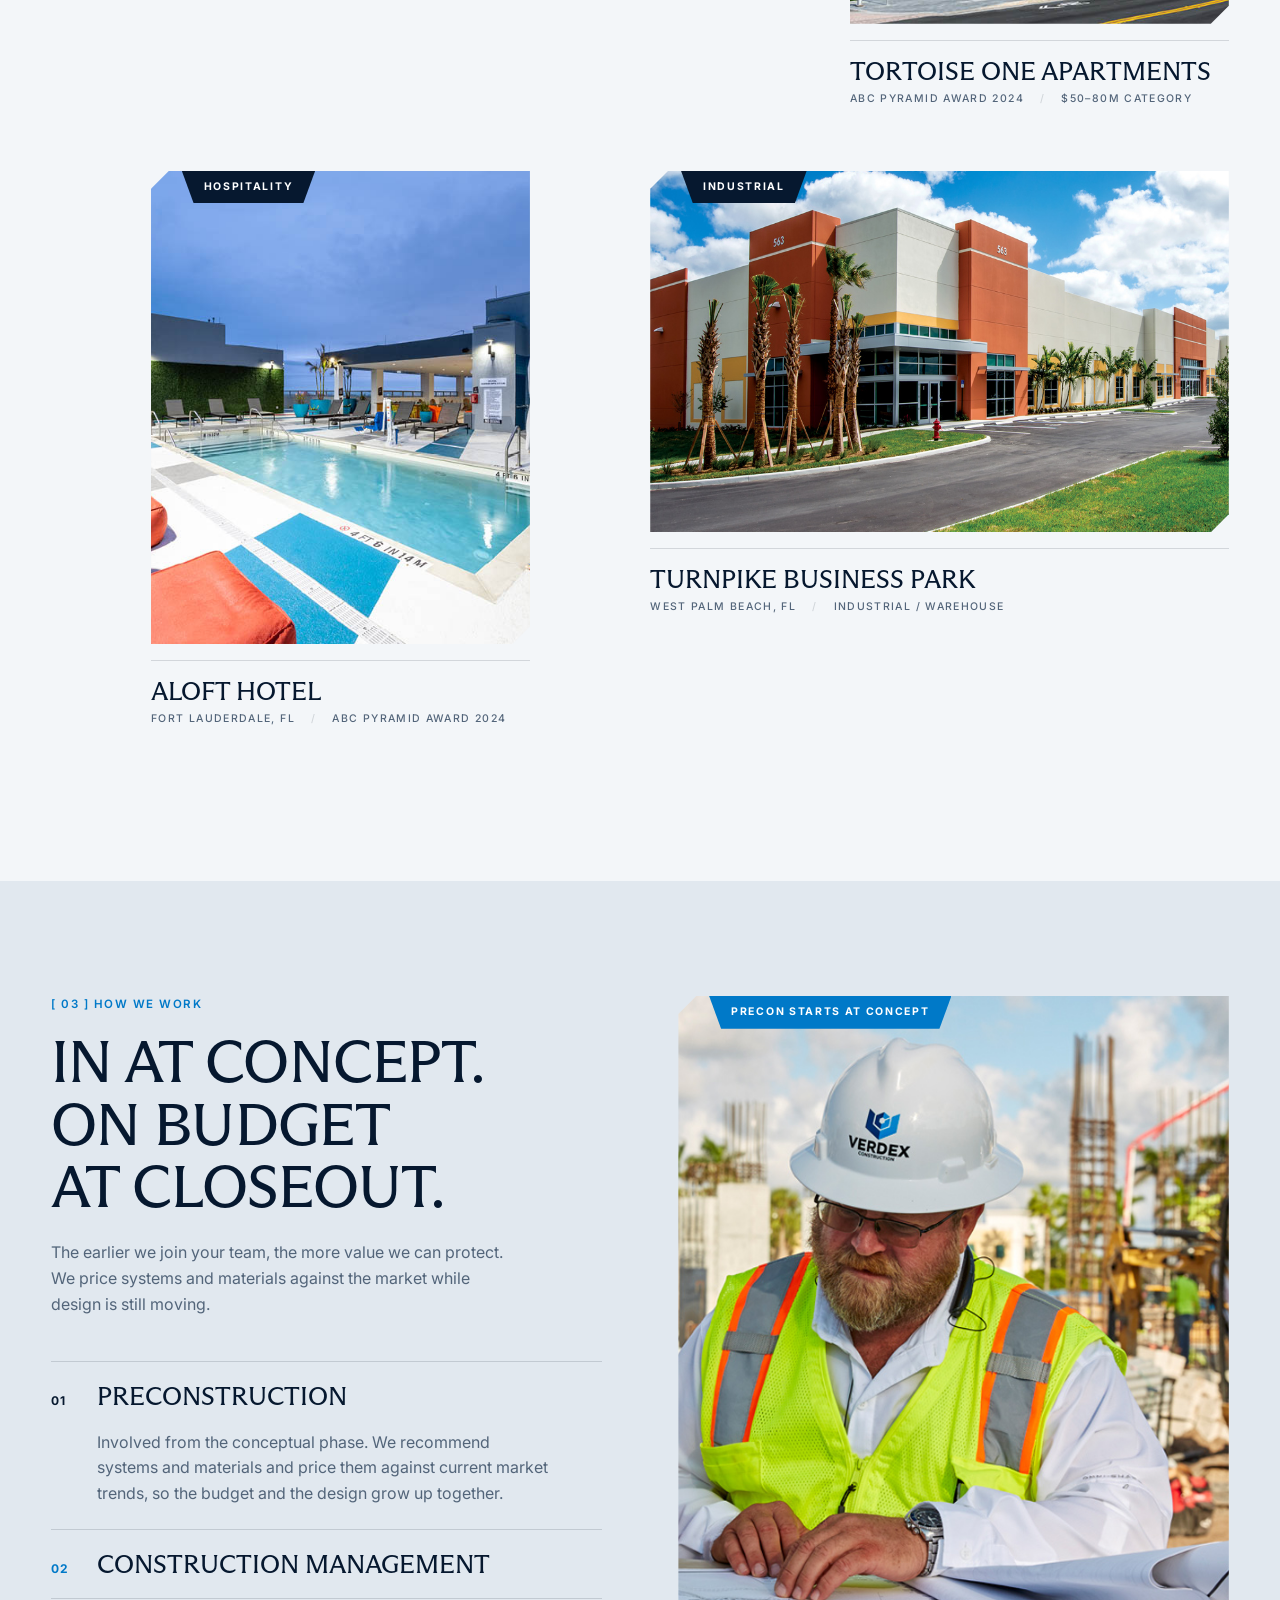
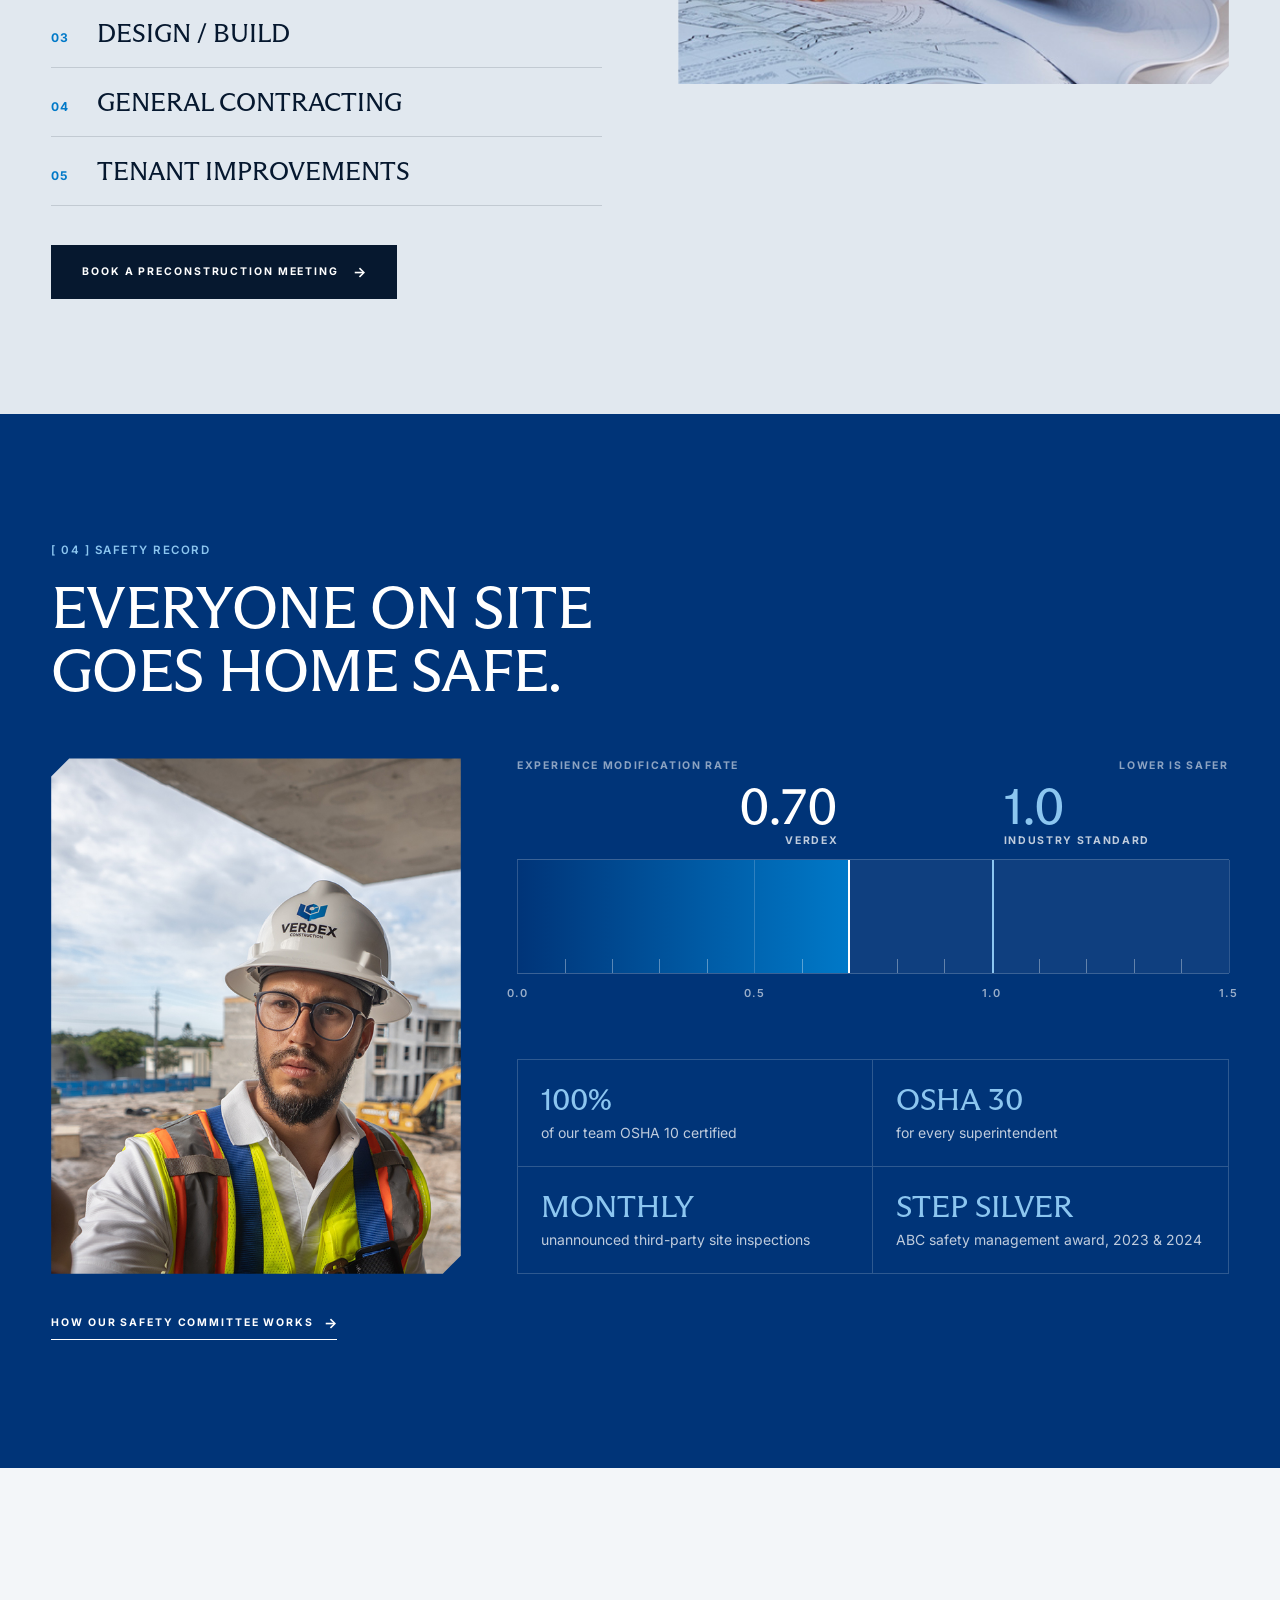
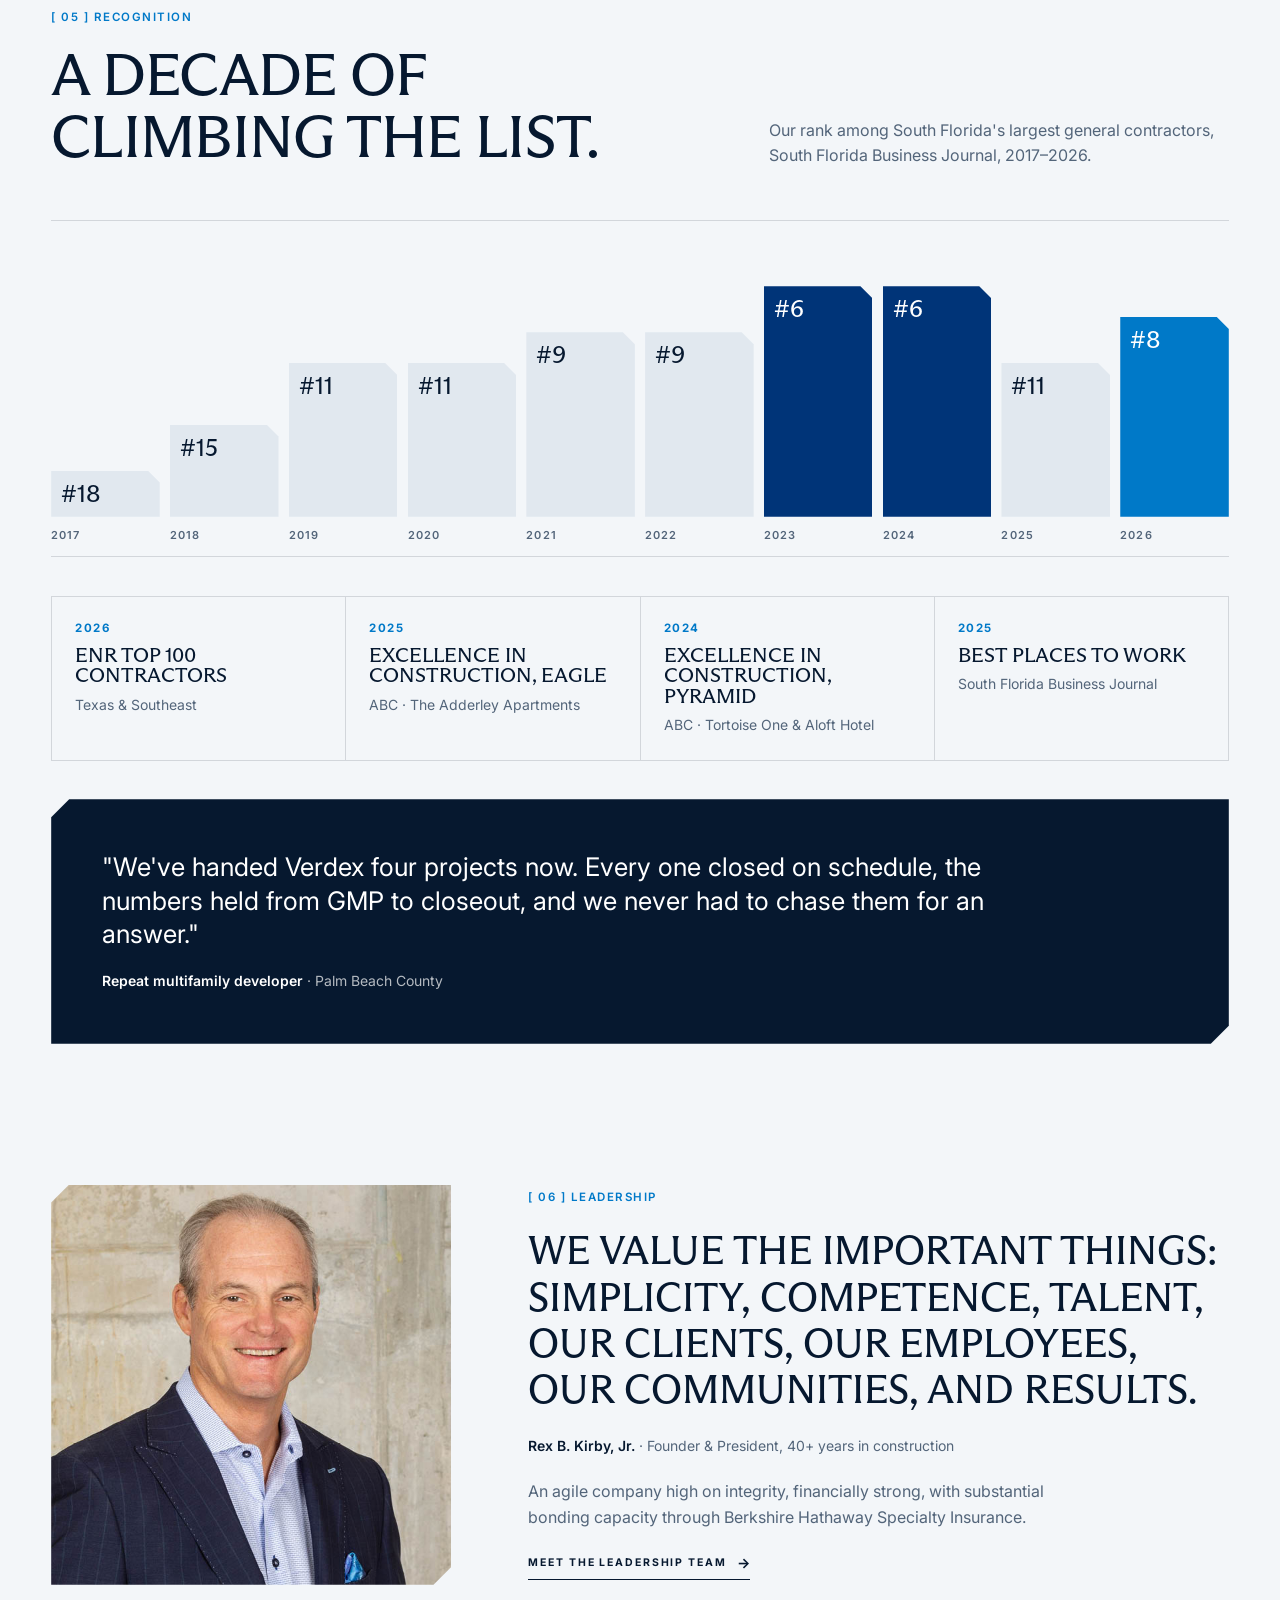
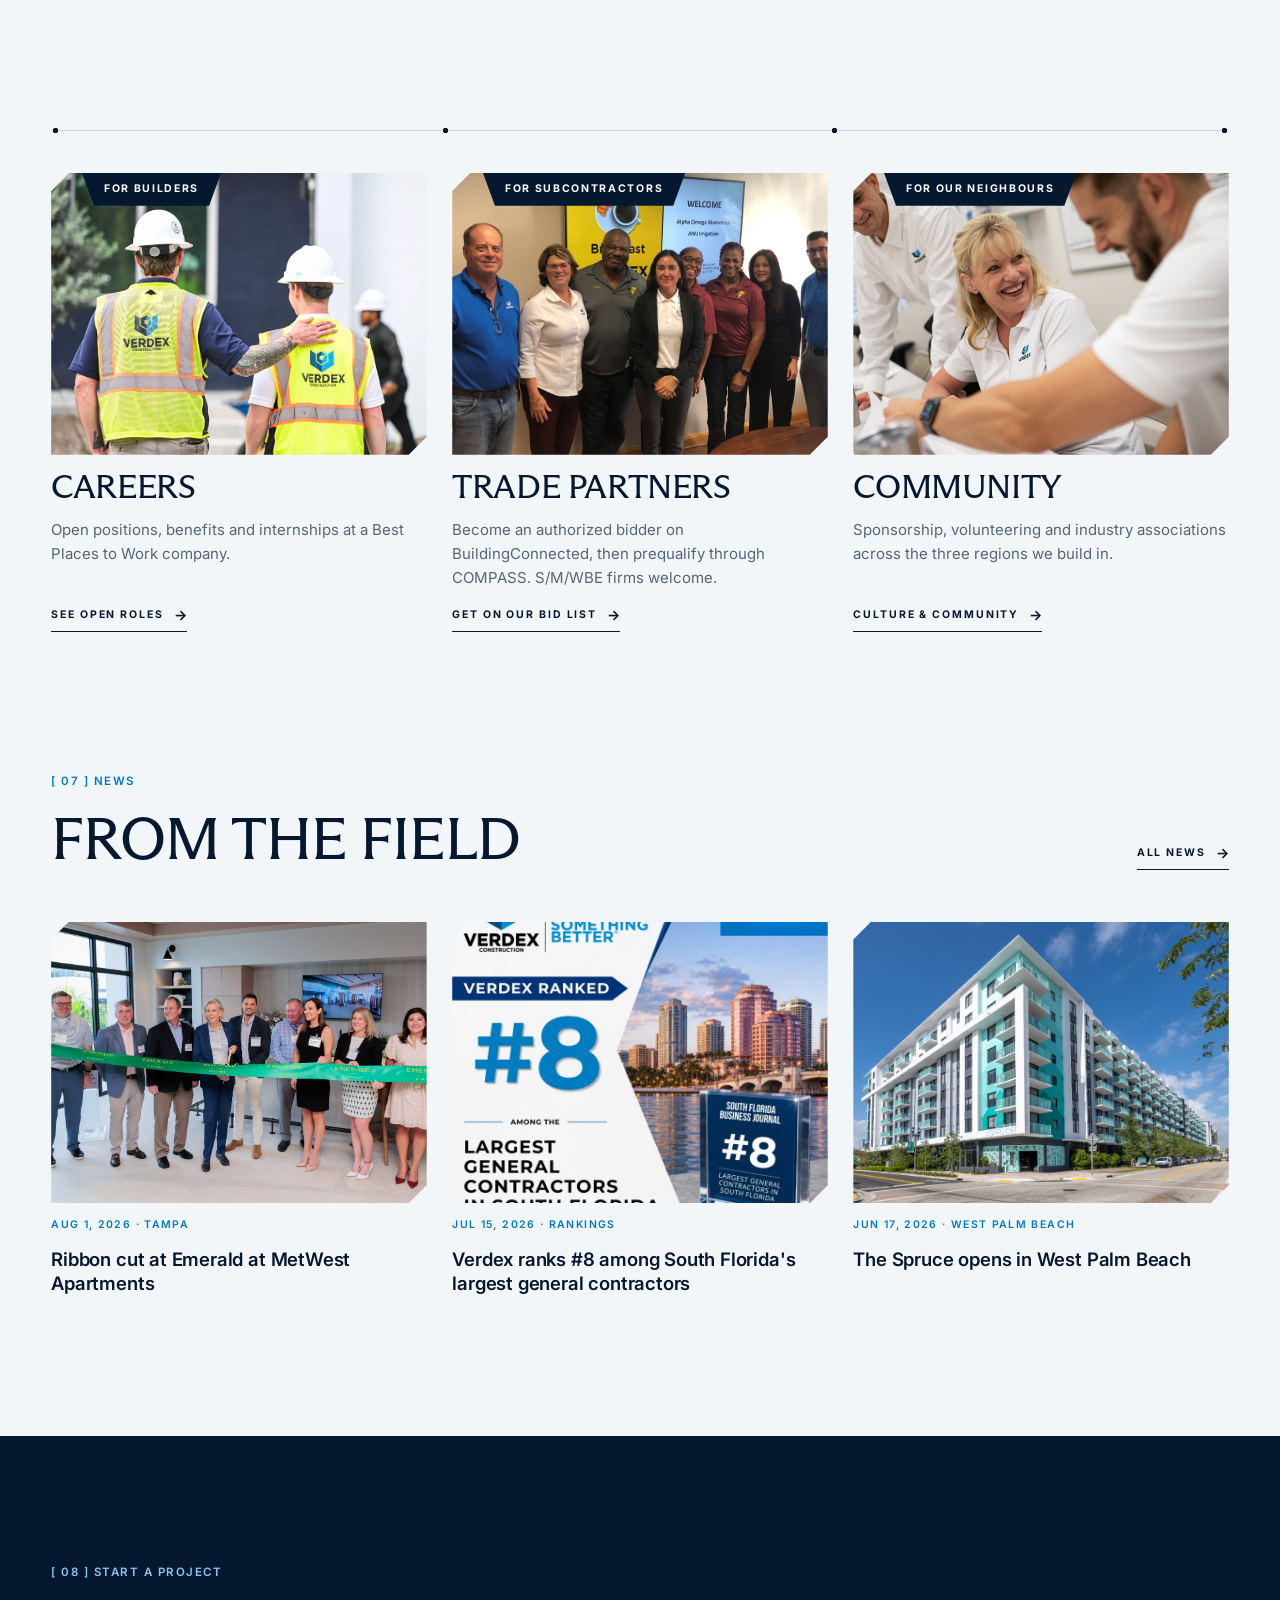
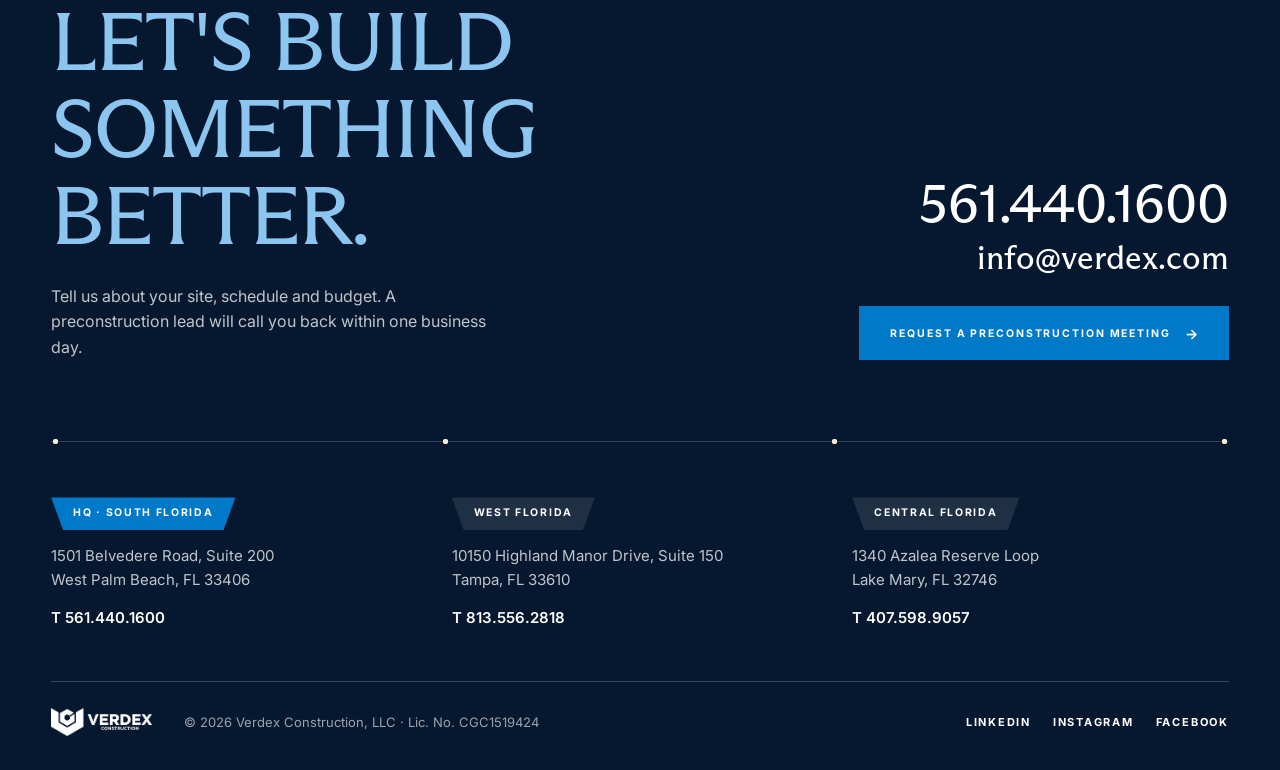
==== commit 33e39dc4: "Make the homepage indexable and fix SEO audit failures - Remove noindex; add canonical, Open Graph, " ====
--- a/index.html
+++ b/index.html
@@ -5,7 +5,17 @@
 <meta name="viewport" content="width=device-width,initial-scale=1">
 <title>Verdex Construction | Florida General Contractor & Construction Manager</title>
 <meta name="description" content="Verdex is a Florida general contractor and construction manager building multifamily, industrial, commercial, hospitality, senior living and public projects, from preconstruction through closeout.">
-<meta name="robots" content="noindex">
+<link rel="canonical" href="https://verdex-construction.pages.dev/">
+<meta name="theme-color" content="#06182F">
+<meta property="og:type" content="website">
+<meta property="og:site_name" content="Verdex Construction">
+<meta property="og:title" content="Verdex Construction | Florida General Contractor & Construction Manager">
+<meta property="og:description" content="Florida's builder for multifamily, industrial and commercial. #8 largest general contractor in South Florida, preconstruction through closeout.">
+<meta property="og:url" content="https://verdex-construction.pages.dev/">
+<meta property="og:image" content="https://verdex-construction.pages.dev/media/hero-point.jpg">
+<meta name="twitter:card" content="summary_large_image">
+<link rel="icon" href="media/logo.png">
+<script type="application/ld+json">{"@context":"https://schema.org","@type":"GeneralContractor","name":"Verdex Construction","url":"https://verdex-construction.pages.dev/","logo":"https://verdex-construction.pages.dev/media/logo.png","image":"https://verdex-construction.pages.dev/media/hero-point.jpg","telephone":"+1-561-440-1600","address":{"@type":"PostalAddress","streetAddress":"1501 Belvedere Road, Suite 200","addressLocality":"West Palm Beach","addressRegion":"FL","postalCode":"33406","addressCountry":"US"},"areaServed":"Florida"}</script>
 <link rel="preconnect" href="https://fonts.googleapis.com"><link rel="preconnect" href="https://fonts.gstatic.com" crossorigin>
 <link href="https://fonts.googleapis.com/css2?family=Inter:wght@400;500;600;700&display=swap" rel="stylesheet">
 <link rel="preload" as="image" href="media/hero-point.jpg">
@@ -17,9 +27,9 @@
 <header class="hdr" id="hdr">
   <div class="util">
     <span class="util__lbl">Call an office</span>
-    <a>West Palm Beach 561.440.1600</a>
-    <a>Tampa 813.556.2818</a>
-    <a>Orlando 407.598.9057</a>
+    <span class="nolink">West Palm Beach 561.440.1600</span>
+    <span class="nolink">Tampa 813.556.2818</span>
+    <span class="nolink">Orlando 407.598.9057</span>
     <span class="util__sep"></span>
     <a href="#doors">Careers</a>
     <a href="#doors">Trade partners</a>
@@ -78,11 +88,11 @@
     <div class="mm__group"><a href="#leadership">About</a></div>
     <div class="mm__group"><a href="#news">News</a></div>
     <div class="mm__util">
-      <a>WPB 561.440.1600</a>
+      <span class="nolink">WPB 561.440.1600</span>
       <a href="#doors">Careers</a>
-      <a>Tampa 813.556.2818</a>
+      <span class="nolink">Tampa 813.556.2818</span>
       <a href="#doors">Trade partners</a>
-      <a>Orlando 407.598.9057</a>
+      <span class="nolink">Orlando 407.598.9057</span>
     </div>
   </div>
   <a class="bar__cta mm__cta" href="#start">Start a project</a>
@@ -352,16 +362,16 @@
         <p class="start__l">Tell us about your site, schedule and budget. A preconstruction lead will call you back within one business day.</p>
       </div>
       <div class="start__c">
-        <a class="start__big">561.440.1600</a>
-        <a class="start__big start__big--s">info@verdex.com</a>
+        <span class="start__big">561.440.1600</span>
+        <span class="start__big start__big--s">info@verdex.com</span>
         <a class="btn btn--blue" href="#start">Request a preconstruction meeting</a>
       </div>
     </div>
     <div class="rule rule--l rule--3"></div>
     <ul class="offices">
-      <li><span class="tab tab--blue">HQ · South Florida</span><address>1501 Belvedere Road, Suite 200<br>West Palm Beach, FL 33406</address><a>T 561.440.1600</a></li>
-      <li><span class="tab tab--line">West Florida</span><address>10150 Highland Manor Drive, Suite 150<br>Tampa, FL 33610</address><a>T 813.556.2818</a></li>
-      <li><span class="tab tab--line">Central Florida</span><address>1340 Azalea Reserve Loop<br>Lake Mary, FL 32746</address><a>T 407.598.9057</a></li>
+      <li><span class="tab tab--blue">HQ · South Florida</span><address>1501 Belvedere Road, Suite 200<br>West Palm Beach, FL 33406</address><span class="nolink">T 561.440.1600</span></li>
+      <li><span class="tab tab--line">West Florida</span><address>10150 Highland Manor Drive, Suite 150<br>Tampa, FL 33610</address><span class="nolink">T 813.556.2818</span></li>
+      <li><span class="tab tab--line">Central Florida</span><address>1340 Azalea Reserve Loop<br>Lake Mary, FL 32746</address><span class="nolink">T 407.598.9057</span></li>
     </ul>
     <div class="ftr__base">
       <img class="ftr__logo" src="media/logo.png" alt="Verdex Construction" width="235" height="65">
--- a/styles.css
+++ b/styles.css
@@ -102,7 +102,7 @@
 .util{display:flex;justify-content:flex-end;align-items:center;gap:clamp(16px,2.2vw,32px);height:var(--util);padding:0 var(--pad);background:var(--ink);border-bottom:1px solid var(--line-l);font-size:10.5px}
 .util__lbl{margin-right:auto;opacity:.55}
 .util__sep{width:1px;height:12px;background:var(--line-l)}
-.util a{white-space:nowrap;opacity:.82;transition:opacity .3s,color .3s}
+.util a,.util .nolink{white-space:nowrap;opacity:.82;transition:opacity .3s,color .3s}
 .util a:hover{opacity:1;color:var(--sky)}
 .bar{display:flex;align-items:stretch;height:var(--bar);border-bottom:1px solid var(--line-l);transition:background .5s ease,height .5s var(--ease)}
 .hdr.is-stuck{transform:translateY(calc(var(--util) * -1))}
@@ -156,7 +156,7 @@
 .mm__panel ul a{display:block;padding:9px 0 9px 18px;font-size:15px;color:rgba(255,255,255,.78)}
 .mm__group:not(.open) .mm__panel a{visibility:hidden;transition:visibility 0s .45s}
 .mm__util{display:grid;grid-template-columns:1fr 1fr;gap:2px 20px;padding-top:24px}
-.mm__util a{display:block;padding:6px 0;font-size:11.5px;letter-spacing:.13em;text-transform:uppercase;font-weight:500;color:rgba(255,255,255,.78)}
+.mm__util a,.mm__util .nolink{display:block;padding:6px 0;font-size:11.5px;letter-spacing:.13em;text-transform:uppercase;font-weight:500;color:rgba(255,255,255,.78)}
 .mm a:hover{color:var(--sky)}
 .mm__cta{flex:none;justify-content:center;height:60px;margin:0}
 
@@ -359,12 +359,12 @@
 .start__t{font-size:clamp(46px,6.4vw,118px);color:var(--sky)}
 .start__l{max-width:460px;margin-top:24px;color:rgba(255,255,255,.75)}
 .start__c{display:flex;flex-direction:column;align-items:flex-end;gap:10px;text-align:right}
-.start__big{font-family:var(--flare);font-size:clamp(36px,4.2vw,72px);line-height:1;transition:color .3s}
+.start__big{display:block;font-family:var(--flare);font-size:clamp(36px,4.2vw,72px);line-height:1;transition:color .3s}
 .start__big--s{font-size:clamp(24px,2.6vw,42px);margin-bottom:22px}
-.start__big:hover{color:var(--sky)}
+a.start__big:hover{color:var(--sky)}
 .offices{display:grid;grid-template-columns:repeat(3,1fr);gap:24px;padding:clamp(36px,4vw,56px) 0}
 .offices li{display:flex;flex-direction:column;align-items:flex-start;gap:14px;font-size:15px;color:rgba(255,255,255,.75)}
-.offices a{color:var(--white);font-weight:600;transition:color .3s}
+.offices a,.offices .nolink{color:var(--white);font-weight:600;transition:color .3s}
 .offices a:hover{color:var(--sky)}
 .ftr__base{display:flex;flex-wrap:wrap;align-items:center;gap:16px 32px;padding:26px 0 34px;border-top:1px solid var(--line-l);font-size:13px;color:rgba(255,255,255,.6)}
 .ftr__logo{height:28px;width:auto;filter:brightness(0) invert(1)}
@@ -492,4 +492,4 @@
 }
 
 /* phone numbers and the email are shown as plain text: no link, no hover */
-a:not([href]){pointer-events:none;cursor:default}
+.nolink{cursor:default}
